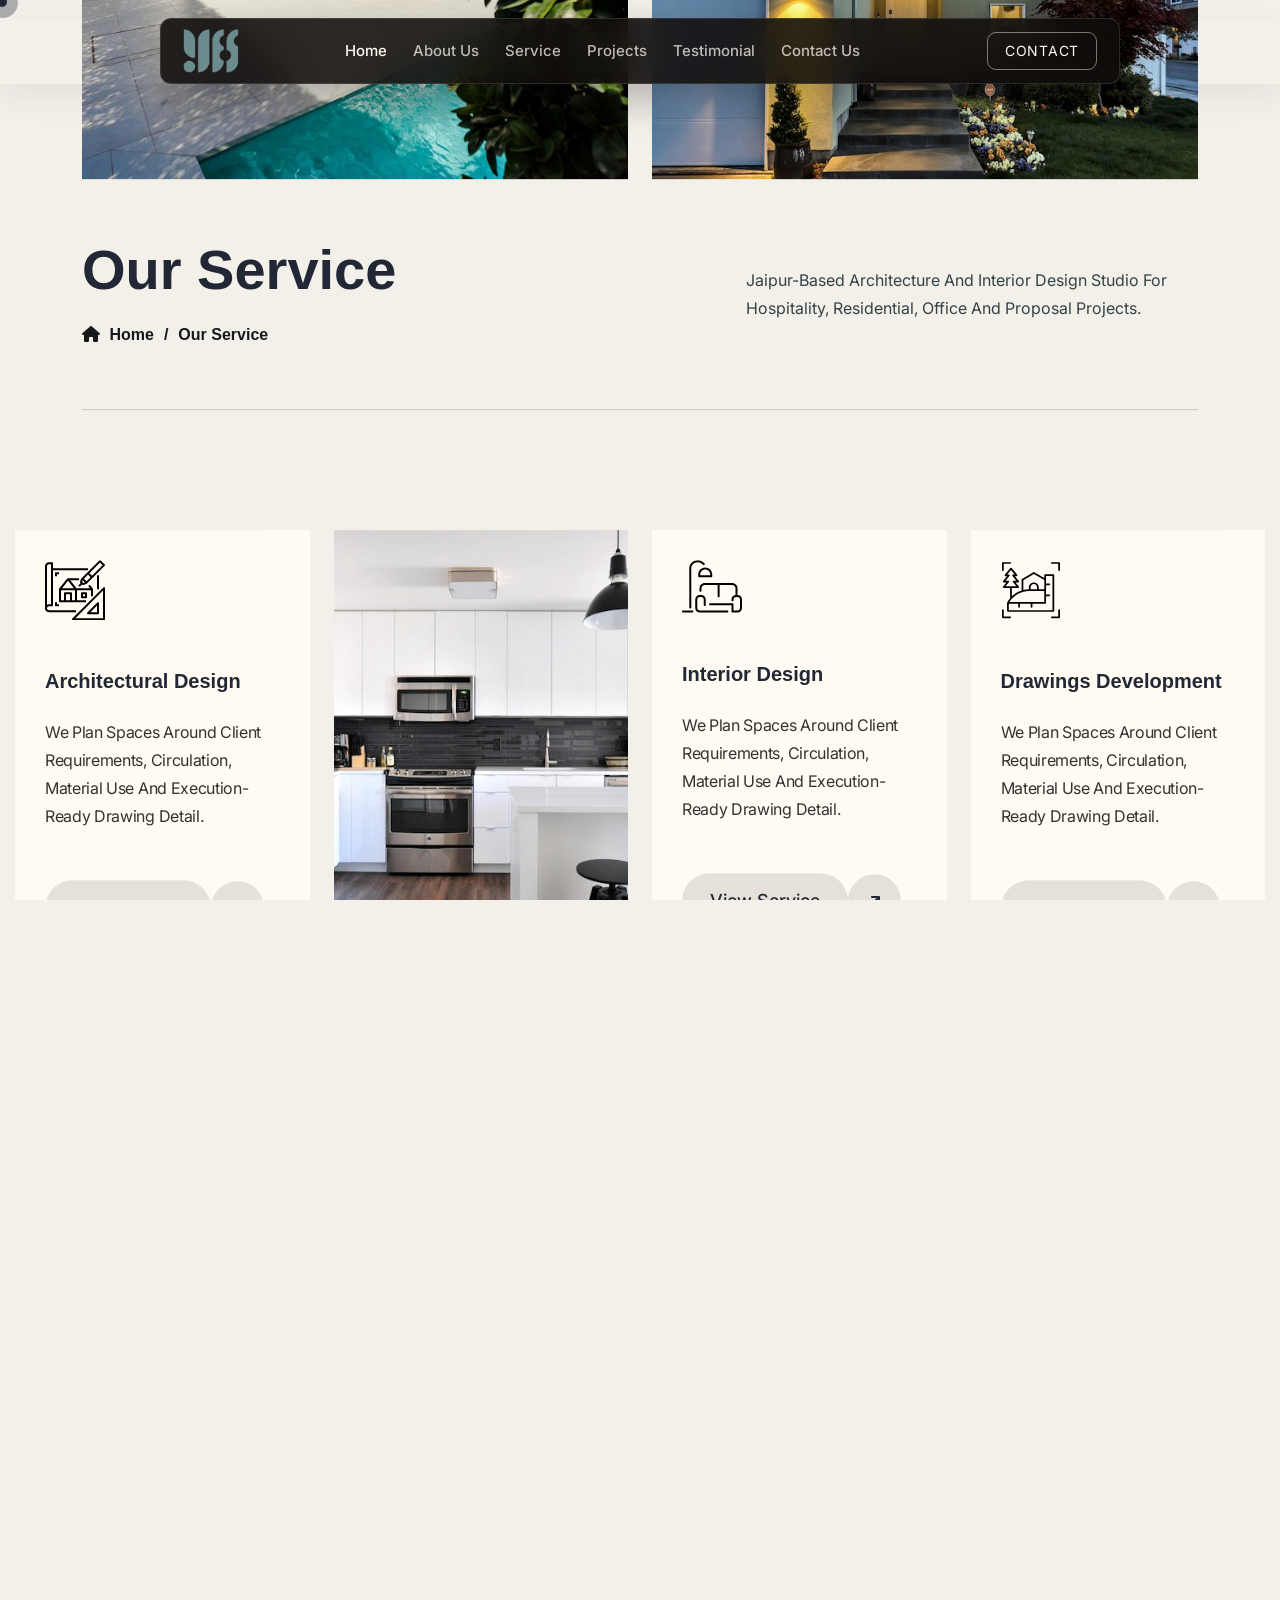
==== service.html @ ddf6940e "Prepare Yes Architect website for deployment" ====
<!DOCTYPE html>
<html lang="en">
    <!--<< Header Area >>-->
    <head>
        <!-- ========== Meta Tags ========== -->
        <meta charset="UTF-8">
        <meta http-equiv="X-UA-Compatible" content="IE=edge">
        <meta name="viewport" content="width=device-width, initial-scale=1">
        <meta name="author" content="Yes Architect and Interiors">
        <meta name="description" content="Yes Architect and Interiors - architecture, interior design, and drawing development studio in Jaipur.">
        <!-- ======== Page title ============ -->
        <title>Yes Architect and Interiors - Architecture &amp; Interior Design</title>
        <!--<< Favcion >>-->
        <link rel="shortcut icon" href="assets/img/favicon.svg">
        <!--<< Bootstrap min.css >>-->
        <link rel="stylesheet" href="assets/css/bootstrap.min.css">
        <!--<< All Min Css >>-->
        <link rel="stylesheet" href="assets/css/all.min.css">
        <!--<< Animate.css >>-->
        <link rel="stylesheet" href="assets/css/animate.css">
        <!--<< Magnific Popup.css >>-->
        <link rel="stylesheet" href="assets/css/magnific-popup.css">
        <!--<< MeanMenu.css >>-->
        <link rel="stylesheet" href="assets/css/meanmenu.css">
        <!--<< Swiper Bundle.css >>-->
        <link rel="stylesheet" href="assets/css/swiper-bundle.min.css">
        <!--<< Nice Select.css >>-->
        <link rel="stylesheet" href="assets/css/nice-select.css">
        <!--<< Main.css >>-->
        <link rel="stylesheet" href="assets/css/main.css">
    </head>
    <body>

        <!-- Preloader Area Start -->
        <div class="preloader is-loading">
            <div class="preloader-inner">
                <div class="preloader-ball-wrap">
                    <div class="preloader-ball-inner-wrap">
                        <div class="preloader-ball-inner">
                            <div class="preloader-ball"></div>
                        </div>
                        <div class="preloader-ball-shadow"></div>
                    </div>
                    <div id="weave-anim" class="preloader-text">Loading...</div>
                </div>
            </div>
            <div class="preloader-overlay"></div>
        </div>

        <!-- Back To Top Start -->
        <button id="back-top" class="back-to-top">
            <i class="fa-regular fa-arrow-up"></i>
        </button>

        <!-- GT MouseCursor Start -->
        <div class="mouseCursor cursor-outer"></div>
        <div class="mouseCursor cursor-inner"></div>

        <!-- Offcanvas Area Start -->
        <div class="fix-area">
            <div class="offcanvas__info">
                <div class="offcanvas__wrapper">
                    <div class="offcanvas__content">
                        <div class="offcanvas__top mb-5 d-flex justify-content-between align-items-center">
                            <div class="offcanvas__logo">
                                <a href="index.html">
                                    <img src="assets/img/logo/yes-logo-black.png" alt="logo-img">
                                </a>
                            </div>
                            <div class="offcanvas__close">
                                <button>
                                <i class="fas fa-times"></i>
                                </button>
                            </div>
                        </div>
                        <p class="text d-none d-xl-block">
                            Yes Architect and Interiors is a Jaipur-based studio for architecture design, interior design and drawing development.
                        </p>
                        <div class="mobile-menu fix mb-3"></div>
                        <div class="offcanvas__contact d-xl-block">
                            <h4 class="d-xl-block">Contact Info</h4>
                            <ul class="d-xl-block">
                                <li class="d-flex align-items-center">
                                    <div class="offcanvas__contact-icon">
                                        <i class="fal fa-map-marker-alt"></i>
                                    </div>
                                    <div class="offcanvas__contact-text">
                                        <a target="_blank" href="#">Rameshwaram Moti Aashirwad Building, Raja Park, Jaipur</a>
                                    </div>
                                </li>
                                <li class="d-flex align-items-center">
                                    <div class="offcanvas__contact-icon mr-15">
                                        <i class="fal fa-envelope"></i>
                                    </div>
                                    <div class="offcanvas__contact-text">
                                        <a href="mailto:yesarchint@gmail.com"><span>yesarchint@gmail.com</span></a>
                                    </div>
                                </li>
                                <li class="d-flex align-items-center">
                                    <div class="offcanvas__contact-icon mr-15">
                                        <i class="fal fa-clock"></i>
                                    </div>
                                    <div class="offcanvas__contact-text">
                                        <a target="_blank" href="#">Jaipur, Rajasthan</a>
                                    </div>
                                </li>
                                <li class="d-flex align-items-center">
                                    <div class="offcanvas__contact-icon mr-15">
                                        <i class="far fa-phone"></i>
                                    </div>
                                    <div class="offcanvas__contact-text">
                                        <a href="tel:+919828135409">+91 9828135409</a>
                                    </div>
                                </li>
                            </ul>
                            <div class="social-icon d-flex align-items-center">
                                <a href="#"><i class="fab fa-facebook-f"></i></a>
                                <a href="#"><i class="fab fa-twitter"></i></a>
                                <a href="#"><i class="fab fa-youtube"></i></a>
                                <a href="#"><i class="fab fa-linkedin-in"></i></a>
                            </div>
                        </div>
                    </div>
                </div>
            </div>
        </div>
        <div class="offcanvas__overlay"></div>

        <!-- Header Section Start -->
        <header id="header-sticky" class="header-1 header-hero-nav">
            <div class="container-fluid">
                <div class="mega-menu-wrapper">
                    <div class="header-main">
                        <div class="header-left">
                            <div class="logo">
                            <a href="index.html" class="header-logo">
                                <img src="assets/img/logo/yes-logo-black.png" alt="logo-img">
                            </a>
                            <a href="index.html" class="header-logo-2">
                                <img src="assets/img/logo/yes-logo-black.png" alt="logo-img">
                            </a>
                        </div>
                        </div>
                        <div class="mean__menu-wrapper">
                                <div class="main-menu">
                                    <nav id="mobile-menu">
                                        <ul>
                                            <li class="active"><a href="index.html">Home</a></li>
                                            <li><a href="about.html">About Us</a></li>
                                            <li><a href="service.html">Service</a></li>
                                            <li><a href="project.html">Projects</a></li>
                                            <li><a href="testimonial.html">Testimonial</a></li>
                                            <li><a href="contact.html">Contact Us</a></li>
                                        </ul>
                                    </nav>
                                </div>
                            </div> 
                          <div class="header-right d-flex justify-content-end align-items-center">
                            <div class="header-btn">
                                <span>
                                    <a href="tel:+919828135409">+91 9828135409</a>
                                </span>
                            <div class="header__hamburger d-xl-block my-auto">
                                <div class="sidebar__toggle">
                                    <i class="fas fa-bars"></i>
                                </div>
                              </div>
                            </div>
                        </div>
                    </div>
                </div>
            </div>
        </header>

        <div class="page-wrapper">
       
            <div id="smooth-wrapper">
                <div id="smooth-content">

                    <!-- Breadcrumb Section Start -->
                    <section class="breadcrumb-wrapper fix">
                        <div class="container">
                            <div class="row">
                                <div class="col-lg-6 col-md-6">
                                    <div class="breadcrumb-thumb">
                                        <img src="assets/img/inner-page/breadcrumb-2.jpg" alt="img">
                                    </div>
                                </div>
                                <div class="col-lg-6 col-md-6">
                                    <div class="breadcrumb-thumb style-2">
                                        <img src="assets/img/inner-page/breadcrumb-3.jpg" alt="img">
                                    </div>
                                </div>
                                <div class="col-xl-12">
                                    <div class="page-heading">
                                        <div class="content">
                                            <h1>our service</h1>
                                            <ul class="breadcrumb-items wow fadeInUp" data-wow-delay=".5s">
                                                <li>
                                                    <a href="index.html">
                                                        <i class="fa-solid fa-house"></i> Home
                                                    </a>
                                                </li>
                                                <li>
                                                    /
                                                </li>
                                                <li>
                                                   our service
                                                </li>
                                            </ul>
                                        </div>
                                        <p>
                                            Jaipur-based architecture and interior design studio for hospitality, residential, office and proposal projects.
                                        </p>
                                    </div>
                                </div>
                            </div>
                        </div>
                    </section>

                    <!-- Service Section Start -->
                   <section class="service-section-2 fix section-padding">
                        <div class="container">
                            <div class="section-title-area d-none">
                                <div class="content wow fadeInUp" data-wow-delay=".3s">
                                    <p>
                                        We provide architectural planning, interior design and drawing development for hospitality, residential and office projects.
                                    </p>
                                    <a href="service.html" class="theme-btn-2">
                                        <i class="icon-left fa-sharp fa-regular fa-arrow-up-right"></i>
                                        <span class="btn-title">View All Service</span>
                                        <i class="icon-right fa-sharp fa-regular fa-arrow-up-right"></i>
                                    </a>
                                </div>
                                <div class="section-title">
                                    <span class="sub-title tz-sub-tilte tz-sub-anim tx-subTitle">Our Services</span>
                                    <h2 class="tx-title sec_title  tz-itm-title tz-itm-anim">
                                        Architecture, Interior <br> And Drawing Services
                                    </h2>
                                </div>
                            </div>
                        </div>
                        <div class="row g-4">
                            <div class="col-xl-3 col-lg-4 col-md-6 wow fadeInUp" data-wow-delay=".2s">
                                <div class="service-card-items-2">
                                    <div class="icon">
                                        <img src="assets/img/home-2/service-icon1.svg" alt="img">
                                    </div>
                                    <div class="content">
                                        <h3 class="title">
                                            <a href="service.html">Architectural Design</a>
                                        </h3>
                                        <p>
                                            We plan spaces around client requirements, circulation, material use and execution-ready drawing detail.
                                        </p>
                                        <a class="gt-theme-btn-main bg-2" href="service.html">
                                            <span class="gt-theme-btn-arrow-left"> <i class="fa-solid fa-arrow-up-right"></i> </span>
                                            <span class="gt-theme-btn">view service</span>
                                            <span class="gt-theme-btn-arrow-right"> <i class="fa-solid fa-arrow-up-right"></i> </span>
                                        </a>
                                    </div>
                                </div>
                            </div>
                            <div class="col-xl-3 col-lg-4 col-md-6 wow fadeInUp" data-wow-delay=".4s">
                               <div class="service-card-image-2">
                                <img src="assets/img/home-2/service-image.jpg" alt="img">
                               </div>
                            </div>
                            <div class="col-xl-3 col-lg-4 col-md-6 wow fadeInUp" data-wow-delay=".6s">
                                <div class="service-card-items-2">
                                    <div class="icon">
                                        <img src="assets/img/home-2/service-icon2.svg" alt="img">
                                    </div>
                                    <div class="content">
                                        <h3 class="title">
                                            <a href="service.html">Interior Design</a>
                                        </h3>
                                        <p>
                                            We plan spaces around client requirements, circulation, material use and execution-ready drawing detail.
                                        </p>
                                        <a class="gt-theme-btn-main bg-2" href="service.html">
                                            <span class="gt-theme-btn-arrow-left"> <i class="fa-solid fa-arrow-up-right"></i> </span>
                                            <span class="gt-theme-btn">view service</span>
                                            <span class="gt-theme-btn-arrow-right"> <i class="fa-solid fa-arrow-up-right"></i> </span>
                                        </a>
                                    </div>
                                </div>
                            </div>
                            <div class="col-xl-3 col-lg-4 col-md-6 wow fadeInUp" data-wow-delay=".8s">
                                <div class="service-card-items-2">
                                    <div class="icon">
                                        <img src="assets/img/home-2/service-icon3.svg" alt="img">
                                    </div>
                                    <div class="content">
                                        <h3 class="title">
                                            <a href="service.html">Drawings Development</a>
                                        </h3>
                                        <p>
                                            We plan spaces around client requirements, circulation, material use and execution-ready drawing detail.
                                        </p>
                                        <a class="gt-theme-btn-main bg-2" href="service.html">
                                            <span class="gt-theme-btn-arrow-left"> <i class="fa-solid fa-arrow-up-right"></i> </span>
                                            <span class="gt-theme-btn">view service</span>
                                            <span class="gt-theme-btn-arrow-right"> <i class="fa-solid fa-arrow-up-right"></i> </span>
                                        </a>
                                    </div>
                                </div>
                            </div>
                            <div class="col-xl-3 col-lg-4 col-md-6 wow fadeInUp" data-wow-delay=".2s">
                                <div class="service-card-items-2">
                                    <div class="icon">
                                        <img src="assets/img/home-2/service-icon4.svg" alt="img">
                                    </div>
                                    <div class="content">
                                        <h3 class="title">
                                            <a href="service.html">Hospitality Design</a>
                                        </h3>
                                        <p>
                                            We plan spaces around client requirements, circulation, material use and execution-ready drawing detail.
                                        </p>
                                        <a class="gt-theme-btn-main bg-2" href="service.html">
                                            <span class="gt-theme-btn-arrow-left"> <i class="fa-solid fa-arrow-up-right"></i> </span>
                                            <span class="gt-theme-btn">view service</span>
                                            <span class="gt-theme-btn-arrow-right"> <i class="fa-solid fa-arrow-up-right"></i> </span>
                                        </a>
                                    </div>
                                </div>
                            </div>
                            <div class="col-xl-3 col-lg-4 col-md-6 wow fadeInUp" data-wow-delay=".4s">
                                <div class="service-card-items-2">
                                    <div class="icon">
                                        <img src="assets/img/home-2/service-icon5.svg" alt="img">
                                    </div>
                                    <div class="content">
                                        <h3 class="title">
                                            <a href="service.html">Urban Flow, circulation and zoning</a>
                                        </h3>
                                        <p>
                                            We plan spaces around client requirements, circulation, material use and execution-ready drawing detail.
                                        </p>
                                        <a class="gt-theme-btn-main bg-2" href="service.html">
                                            <span class="gt-theme-btn-arrow-left"> <i class="fa-solid fa-arrow-up-right"></i> </span>
                                            <span class="gt-theme-btn">view service</span>
                                            <span class="gt-theme-btn-arrow-right"> <i class="fa-solid fa-arrow-up-right"></i> </span>
                                        </a>
                                    </div>
                                </div>
                            </div>
                            <div class="col-xl-3 col-lg-4 col-md-6 wow fadeInUp" data-wow-delay=".6s">
                               <div class="service-card-image-2">
                                <img src="assets/img/home-2/service-image2.jpg" alt="img">
                               </div>
                            </div>
                            <div class="col-xl-3 col-lg-4 col-md-6 wow fadeInUp" data-wow-delay=".8s">
                                <div class="service-card-items-2">
                                    <div class="icon">
                                        <img src="assets/img/home-2/service-icon6.svg" alt="img">
                                    </div>
                                    <div class="content">
                                        <h3 class="title">
                                            <a href="service.html">Tender Documentation</a>
                                        </h3>
                                        <p>
                                            We plan spaces around client requirements, circulation, material use and execution-ready drawing detail.
                                        </p>
                                        <a class="gt-theme-btn-main bg-2" href="service.html">
                                            <span class="gt-theme-btn-arrow-left"> <i class="fa-solid fa-arrow-up-right"></i> </span>
                                            <span class="gt-theme-btn">view service</span>
                                            <span class="gt-theme-btn-arrow-right"> <i class="fa-solid fa-arrow-up-right"></i> </span>
                                        </a>
                                    </div>
                                </div>
                            </div>
                        </div>
                   </section>

                   <!-- Mission Section Start -->
                   <section class="mission-section fix section-padding section-bg-3">
                        <div class="container">
                            <div class="row g-4">
                                <div class="col-lg-4 col-lg-4 d-flex flex-column">
                                     <div class="section-title mb-0">
                                        <span class="sub-title tz-sub-tilte tz-sub-anim tx-subTitle mb-0">Our Mission & Vision</span>
                                    </div>
                                    <div class="mission-image mt-auto">
                                        <img src="assets/img/home-1/mission.jpg" alt="img">
                                    </div>
                                </div>
                                <div class="col-lg-8">
                                    <div class="mission-items">
                                        <div class="section-title mb-0">
                                            <h2 class="text_invert-2">
                                            To create clear, practical and well-documented spaces through architecture design, interior design and drawing development.
                                            </h2>
                                        </div>
                                        <ul class="accordion-box">
                                            <!--Block-->
                                            <li class="accordion block">
                                                <div class="acc-btn">
                                                   Requirement Understanding
                                                    <div class="icon fa-regular fa-plus"></div>
                                                </div>
                                                <div class="acc-content current" style="display: none;">
                                                    <div class="content">
                                                        <div class="text">
                                                           We keep client needs, budget, circulation and execution constraints at the center of every design decision.
                                                        </div>
                                                    </div>
                                                </div>
                                            </li>
                                            <!--Block-->
                                            <li class="accordion block">
                                                <div class="acc-btn">
                                                    Planning & Circulation
                                                    <div class="icon fa-regular fa-plus"></div>
                                                </div>
                                                <div class="acc-content" style="display: none;">
                                                    <div class="content">
                                                        <div class="text">
                                                            We keep client needs, budget, circulation and execution constraints at the center of every design decision.
                                                        </div>
                                                    </div>
                                                </div>
                                            </li>
                                             <!--Block-->
                                            <li class="accordion block active-block">
                                                <div class="acc-btn active">
                                                   Material & Service Coordination
                                                    <div class="icon fa-regular fa-plus"></div>
                                                </div>
                                                <div class="acc-content" style="display: block;">
                                                    <div class="content">
                                                        <div class="text">
                                                           We keep client needs, budget, circulation and execution constraints at the center of every design decision.
                                                        </div>
                                                    </div>
                                                </div>
                                            </li>
                                             <!--Block-->
                                            <li class="accordion block">
                                                <div class="acc-btn">
                                                   Detailed Documentation
                                                    <div class="icon fa-regular fa-plus"></div>
                                                </div>
                                                <div class="acc-content">
                                                    <div class="content">
                                                        <div class="text">
                                                            We keep client needs, budget, circulation and execution constraints at the center of every design decision.
                                                        </div>
                                                    </div>
                                                </div>
                                            </li>
                                        </ul>
                                    </div>
                                </div>
                            </div>
                        </div>
                   </section>

                   <!-- Footer Section Start -->
                   <footer class="footer-section-2 section-padding pb-0 footer-bg-2  fix">
                    <div class="container">
                            <a href="index.html" class="footer-logo wow fadeInUp" data-wow-delay=".3s">
                                <img src="assets/img/logo/yes-logo-white.png" alt="img">
                            </a>
                        </div>
                        <div class="footer-widget-wrapper-2 wrapper-style-3">
                            <div class="container">
                                <div class="footer-widget-wrap">
                                    <div class="footer-widget-items wow fadeInUp" data-wow-delay=".3s">
                                        <div class="widget-head">
                                            <span>Quick Links</span>
                                        </div>
                                        <ul>
                                            <li>
                                                <a href="index.html">Home</a>
                                            </li>
                                            <li>
                                                <a href="about.html">About</a>
                                            </li>
                                            <li>
                                                <a href="service.html">Service</a>
                                            </li>
                                            <li>
                                                <a href="project.html">Projects</a>
                                            </li>
                                            <li>
                                                <a href="contact.html">Contact</a>
                                            </li>
                                        </ul>
                                    </div>
                                    <div class="footer-widget-items wow fadeInUp" data-wow-delay=".5s">
                                        <div class="widget-head">
                                            <span>Social Media</span>
                                        </div>
                                        <ul>
                            <li>
                                                <a href="https://www.facebook.com/profile.php?id=61589572240669" target="_blank" rel="noopener noreferrer">Facebook</a>
                                            </li>
                                            <li>
                                                <a href="https://www.instagram.com/yes.architecture.interiors?igsi=MXAwajQydWZ4ZjByMw==" target="_blank" rel="noopener noreferrer">Instagram</a>
                                            </li>
                                            <li>
                                                <a href="https://www.linkedin.com/in/yashpal-singh-katihar-31b791306/" target="_blank" rel="noopener noreferrer">LinkedIn</a>
                                            </li>
                                        </ul>
                                    </div>
                                    <div class="footer-widget-items wow fadeInUp" data-wow-delay=".7s">
                                        <div class="widget-head">
                                            <span>Contact Address</span>
                                        </div>
                                        <ul class="style-2">
                                            <li class="text-white">
                                                Rameshwaram Moti Aashirwad Building,<br> Raja Park, Jaipur - 302004
                                            </li>
                                            <li>
                                                <a href="tel:+919828135409">+91 9828135409</a>
                                            </li>
                                            <li>
                                                <a href="mailto:yesarchint@gmail.com">yesarchint@gmail.com</a>
                                            </li>
                                        </ul>
                                    </div>
                                </div>
                            </div>
                        </div>
                        <div class="footer-bottom-2">
                            <div class="container">
                                <p class="wow fadeInUp">
                                   &copy; 2026 Yes Architect and Interiors. All rights reserved.
                                </p>
                            </div>
                        </div>
                   </footer>

                </div>
            </div>
        </div>

    
        <!--<< All JS Plugins >>-->
        <script src="assets/js/jquery-3.7.1.min.js"></script>
        <!--<< Viewport Js >>-->
        <script src="assets/js/viewport.jquery.js"></script>
        <!--<< Bootstrap Js >>-->
        <script src="assets/js/bootstrap.bundle.min.js"></script>
        <!--<< Gsap Min Js >>-->
        <script src="assets/js/gsap.min.js"></script>
        <!--<< ScrollTrigger Min Js >>-->
        <script src="assets/js/ScrollTrigger.min.js"></script>
        <!--<< ScrollSmoother Min Js >>-->
        <script src="assets/js/ScrollSmoother.min.js"></script>
        <!--<< ScrollToPlugin Min Js >>-->
        <script src="assets/js/ScrollToPlugin.min.js"></script>
        <!--<< SplitText Min Js >>-->
        <script src="assets/js/SplitText.min.js"></script>
        <!--<< TextPlugin Min Js >>-->
        <script src="assets/js/TextPlugin.js"></script>
         <!--<< Chroma Min Js >>-->
        <script src="assets/js/chroma.min.js"></script>
        <!--<< nice-selec Js >>-->
        <script src="assets/js/jquery.nice-select.min.js"></script>
        <!--<< Waypoints Js >>-->
        <script src="assets/js/jquery.waypoints.js"></script>
        <!--<< Counterup Js >>-->
        <script src="assets/js/jquery.counterup.min.js"></script>
        <!--<< Swiper Slider Js >>-->
        <script src="assets/js/swiper-bundle.min.js"></script>
        <!--<< MeanMenu Js >>-->
        <script src="assets/js/jquery.meanmenu.min.js"></script>
        <!--<< Parallaxie Js >>-->
        <script src="assets/js/parallaxie.js"></script>
        <!--<< Magnific Popup Js >>-->
        <script src="assets/js/jquery.magnific-popup.min.js"></script>
        <!--<< Wow Animation Js >>-->
        <script src="assets/js/wow.min.js"></script>
        <!--<< Main.js >>-->
        <script src="assets/js/main.js"></script>
    </body>
</html>
---- assets/css/main.css ----
@charset "UTF-8";
/*======================================================================================
Theme Name: Archline
Author: Gramentheme
Author URI: https://themeforest.net/user/Gramentheme/portfolio
Description: Archline – Modern Architecture & Interior Design HTML Template
Service Html Template 
Version: 1.0.0
=======================================================================================*/
/*======================================================================================
  >> TABLE OF CONTENTS <<
========================================================================================
01. Mixins & Variables
02. Base
03. Components
04. Layouts
05. Sections
======================================================================================*/
/*---------------------------------------
01. Mixins & Variables
---------------------------------------*/
@import url("https://fonts.cdnfonts.com/css/satoshi");
@import url("https://fonts.googleapis.com/css2?family=Inter:ital,opsz,wght@0,14..32,100..900;1,14..32,100..900&display=swap");
:root {
  --body: #f3f0ea;
  --black: #16191c;
  --white: #fffaf2;
  --theme: #71999c;
  --header: #222735;
  --text: #344245;
  --border: #d9d7ce;
  --bg: #2d3244;
  --brand-paper: #f3f0ea;
  --brand-teal: #71999c;
  --brand-teal-dark: #557d80;
  --brand-slate: #2d3244;
  --brand-wine: #21161d;
  --brand-earth: #463c2b;
  --box-shadow: 0px 18px 48px 0px rgba(32, 39, 48, 0.14);
}

/*---------------------------------------
02. Base
---------------------------------------*/
/* --------------------------------------------
    Template Default Fonts & Fonts Styles
 ---------------------------------------------- */
body {
  font-family: "Inter", sans-serif;
  font-size: 16px;
  font-weight: 400;
  line-height: 28px;
  color: var(--text);
  background-color: var(--body);
  padding: 0;
  margin: 0;
  overflow-x: hidden;
}
@media (max-width: 575px) {
  body {
    font-size: 14px;
  }
}

ul {
  padding: 0;
  margin: 0;
  list-style: none;
}

button {
  border: none;
  background-color: transparent;
  padding: 0;
}

input:focus {
  color: var(--white);
  outline: none;
}

input {
  color: var(--white);
}

h1,
h2,
h3,
h4,
h5,
h6 {
  font-family: "Satoshi", sans-serif;
  margin: 0px;
  padding: 0;
  color: var(--header);
  transition: all 0.4s ease-in-out;
}

h1 {
  font-size: 158px;
  font-weight: 700;
  line-height: 100%;
}

h2 {
  font-size: 56px;
  font-weight: 500;
  line-height: 111%;
  letter-spacing: -0.02em;
}
@media (max-width: 1399px) {
  h2 {
    font-size: 44px;
  }
}
@media (max-width: 1199px) {
  h2 {
    font-size: 40px;
  }
}
@media (max-width: 991px) {
  h2 {
    font-size: 36px;
  }
}
@media (max-width: 767px) {
  h2 {
    font-size: 40px;
  }
}

@media (max-width: 575px) {
  h2 {
    font-size: 36px;
  }
}
@media (max-width: 470px) {
  h2 {
    font-size: 32px;
  }
}

h3 {
  font-size: 24px;
  font-weight: 400;
  line-height: 112%;
  text-transform: capitalize;
}
@media (max-width: 575px) {
  h3 {
    font-size: 22px;
  }
}

h4 {
  font-size: 18px;
  font-weight: 400;
  text-transform: capitalize;
}

h5 {
  font-size: 18px;
  font-weight: 700;
  text-transform: capitalize;
}

h6 {
  font-size: 16px;
  font-weight: 700;
}

a {
  text-decoration: none;
  outline: none !important;
  cursor: pointer;
  color: var(--header);
  transition: all 0.4s ease-in-out;
}

p {
  margin: 0px;
  transition: all 0.4s ease-in-out;
  text-transform: capitalize;
}

span {
  margin: 0px;
}

.theme-btn {
  gap: 6px;
  display: inline-flex;
  font-size: 18px;
  font-weight: 500;
  line-height: 16px;
  padding: 0 28px;
  background-color: var(--theme);
  color: var(--white);
  align-items: center;
  border-radius: 100px;
  justify-content: center;
  transition: background 0.3s ease;
  cursor: pointer;
  font-family: "Inter", sans-serif;
  height: 58px;
  line-height: 58px;
}
.theme-btn .text {
  z-index: 1;
  position: relative;
  display: inline-flex;
  transition: all 0.2s;
}
.theme-btn .text span {
  opacity: 1;
  min-width: 4px;
  transition: none;
  font-weight: 500;
  display: inline-block;
  letter-spacing: -0.8px;
  transform: translateX(0) scale(1);
}
.theme-btn:hover .text span {
  opacity: 0;
  transition: none;
  transform: translateX(-10px) scale(1.2);
}
.theme-btn:hover .text span.animate {
  opacity: 1;
  transform: translateX(0) scale(1);
  transition: opacity 0.2s ease, transform 0.2s ease, color 0.2s ease;
}

.theme-btn-2 {
  position: relative;
  overflow: hidden;
  text-transform: capitalize;
  -webkit-transition: all 300ms ease;
  transition: all 300ms ease;
  display: -webkit-inline-box;
  display: -ms-inline-flexbox;
  display: inline-flex;
  -webkit-box-align: center;
  -ms-flex-align: center;
  align-items: center;
  gap: 10px;
}
.theme-btn-2 .icon-left {
  height: 30px;
  width: 30px;
  border-radius: 50%;
  background: var(--theme);
  color: var(--white);
  display: -webkit-inline-box;
  display: -ms-inline-flexbox;
  display: inline-flex;
  -webkit-box-align: center;
  -ms-flex-align: center;
  align-items: center;
  -webkit-box-pack: center;
  -ms-flex-pack: center;
  justify-content: center;
  -ms-flex-negative: 0;
  flex-shrink: 0;
  -webkit-transition: all 300ms ease;
  transition: all 300ms ease;
}
.theme-btn-2 .icon-right {
  height: 30px;
  width: 30px;
  border-radius: 50%;
  background: var(--theme);
  color: var(--white);
  display: -webkit-inline-box;
  display: -ms-inline-flexbox;
  display: inline-flex;
  -webkit-box-align: center;
  -ms-flex-align: center;
  align-items: center;
  -webkit-box-pack: center;
  -ms-flex-pack: center;
  justify-content: center;
  -ms-flex-negative: 0;
  flex-shrink: 0;
  -webkit-transition: all 300ms ease;
  transition: all 300ms ease;
}
.theme-btn-2 .icon-left {
  -webkit-transform: scale(0);
  transform: scale(0);
  width: 0;
  opacity: 0;
  margin-left: -8px;
}
.theme-btn-2 .btn-title {
  transform: translateX(0px);
  -webkit-transition: all 300ms ease;
  transition: all 300ms ease;
  font-size: 18px;
  font-weight: 500;
  letter-spacing: -0.02em;
  font-family: "Satoshi", sans-serif;
  font-style: italic;
  text-transform: capitalize;
}
.theme-btn-2:hover .icon-left {
  -webkit-transform: scale(1);
  transform: scale(1);
  width: 30px;
  opacity: 1;
  margin-left: 0;
}
.theme-btn-2:hover .btn-title {
  -webkit-transform: translateX(5px);
  transform: translateX(5px);
}
.theme-btn-2:hover .icon-right {
  -webkit-transform: scale(0);
  transform: scale(0);
  width: 0;
  opacity: 0;
}

@keyframes slideRight {
  49% {
    -webkit-transform: translateX(100%);
    transform: translateX(100%);
  }
  50% {
    opacity: 0;
    -webkit-transform: translateX(-100%);
    transform: translateX(-100%);
  }
  51% {
    opacity: 1;
  }
}
@keyframes slideUp {
  49% {
    -webkit-transform: translateY(-100%);
    transform: translateY(-100%);
  }
  50% {
    opacity: 0;
    -webkit-transform: translateY(100%);
    transform: translateY(100%);
  }
  51% {
    opacity: 1;
  }
}
.text-btn {
  display: inline-flex;
  align-items: center;
  gap: 8px;
  font-size: 24px;
  font-weight: 500;
  font-family: "Satoshi", sans-serif;
  color: var(--header);
  overflow: hidden;
  text-transform: capitalize;
  letter-spacing: -0.02em;
  font-style: italic;
  text-decoration: underline;
}
.text-btn .text {
  position: relative;
  display: inline-block;
  height: 28px;
  overflow: hidden;
}
.text-btn .text-default,
.text-btn .text-hover {
  display: block;
  transition: transform 0.4s ease;
}
.text-btn .text-hover {
  position: absolute;
  left: 0;
  top: 100%;
  color: var(--theme);
  font-family: "Satoshi", sans-serif;
  color: var(--header);
  overflow: hidden;
  text-transform: capitalize;
  letter-spacing: -0.02em;
  font-style: italic;
  text-decoration: underline;
}
.text-btn:hover .text-default {
  transform: translateY(-120%);
}
.text-btn:hover .text-hover {
  transform: translateY(-120%);
}
.text-btn i {
  transition: transform 0.4s ease;
}

.gt-theme-btn-main {
  display: inline-flex;
  align-items: center;
  gap: 0;
  position: relative;
  transition: all 0.4s ease;
  text-transform: capitalize;
}
.gt-theme-btn-main:hover .gt-theme-btn-arrow-left {
  scale: 1;
}
.gt-theme-btn-main:hover .gt-theme-btn-arrow-right {
  scale: 0;
}
.gt-theme-btn-main:hover .gt-theme-btn {
  transform: translateX(56px);
}
.gt-theme-btn-main .gt-theme-btn-arrow-left,
.gt-theme-btn-main .gt-theme-btn-arrow-right {
  width: 53px;
  height: 53px;
  display: inline-flex;
  align-items: center;
  justify-content: center;
  background: var(--theme);
  color: var(--white);
  border-radius: 50%;
  transition: 0.4s;
  text-align: center;
}
@media (max-width: 575px) {
  .gt-theme-btn-main .gt-theme-btn-arrow-left,
  .gt-theme-btn-main .gt-theme-btn-arrow-right {
    width: 48px;
    height: 48px;
  }
}
.gt-theme-btn-main .gt-theme-btn-arrow-left {
  scale: 0;
  position: absolute;
  left: 3px;
}
.gt-theme-btn-main .gt-theme-btn {
  background: var(--theme);
  color: var(--white);
  font-weight: 500;
  font-size: 18px;
  padding: 14px 28px;
  display: inline-flex;
  font-family: "Inter", sans-serif;
  align-items: center;
  gap: 30px;
  border-radius: 40px;
  transition: 0.4s;
}
@media (max-width: 575px) {
  .gt-theme-btn-main .gt-theme-btn {
    font-size: 14px;
    padding: 10px 25px;
  }
}
.gt-theme-btn-main:hover .gt-theme-btn {
  background-color: var(--header);
}
.gt-theme-btn-main:hover .gt-theme-btn-arrow-left,
.gt-theme-btn-main:hover .gt-theme-btn-arrow-right {
  background-color: var(--header);
}
.gt-theme-btn-main.bg-white-style .gt-theme-btn-arrow-left,
.gt-theme-btn-main.bg-white-style .gt-theme-btn-arrow-right {
  background: white;
  color: var(--header);
}
.gt-theme-btn-main.bg-white-style .gt-theme-btn {
  background: white;
  color: var(--header);
}
.gt-theme-btn-main.bg-2 .gt-theme-btn-arrow-left,
.gt-theme-btn-main.bg-2 .gt-theme-btn-arrow-right {
  background: rgba(0, 0, 0, 0.1);
  color: var(--header);
}
.gt-theme-btn-main.bg-2 .gt-theme-btn {
  background: rgba(0, 0, 0, 0.1);
  color: var(--header);
}

/*---------------------------------------
03. Components
---------------------------------------*/
.mean-container a.meanmenu-reveal {
  display: none;
}

.mean-container .mean-nav {
  background: none;
  margin-top: 0;
}

.mean-container .mean-bar {
  padding: 0;
  min-height: auto;
  background: none;
  background: none;
}

.mean-container .mean-nav > ul {
  padding: 0;
  margin: 0;
  width: 100%;
  list-style-type: none;
  display: block !important;
}

.mean-container a.meanmenu-reveal {
  display: none !important;
}

.mean-container .mean-nav ul li a {
  width: 100%;
  padding: 10px 0;
  color: #000;
  font-size: 16px;
  line-height: 2;
  font-weight: 500;
  text-transform: capitalize;
  border-bottom: 1px solid rgba(193, 210, 206, 0.0705882353) !important;
  border: none;
  font-family: "Inter", sans-serif;
}
.mean-container .mean-nav ul li a:hover {
  color: var(--theme);
}

.mean-container .mean-nav ul li a:last-child {
  border-bottom: 0;
}

.mean-container .mean-nav ul li a:hover {
  color: var(--theme);
}

.mean-container .mean-nav ul li a.mean-expand {
  margin-top: 5px;
  padding: 0 !important;
}

.mean-container .mean-nav ul li > a > i {
  display: none;
}

.mean-container .mean-nav ul li > a.mean-expand i {
  display: inline-block;
  font-size: 18px;
}

.mean-container .mean-nav > ul > li:first-child > a {
  border-top: 0;
}

.mean-container .mean-nav ul li a.mean-expand.mean-clicked i {
  transition: all 0.4s ease-in-out;
}

.mean-container .mean-nav ul li .mega-menu li a {
  height: 200px;
  width: 100%;
  padding: 0;
  border-top: 0;
  margin-bottom: 20px;
}

.back-to-top {
  background-color: var(--white);
  width: 50px;
  height: 50px;
  line-height: 50px;
  color: var(--header);
  font-size: 18px;
  position: fixed;
  display: inline-block;
  z-index: 999;
  right: 30px;
  bottom: 30px;
  transition: all 0.4s ease-in-out;
  opacity: 0;
  visibility: hidden;
  transform: translateY(20px);
}
.back-to-top:hover {
  background-color: var(--white);
  color: var(--header);
}
.back-to-top.show {
  opacity: 1;
  visibility: visible;
  transform: translate(0);
}

.cursor-outer {
  margin-inline-start: -12px;
  margin-top: -12px;
  width: 30px;
  height: 30px;
  border: 1px solid var(--header);
  background-color: var(--header);
  box-sizing: border-box;
  z-index: 10000000;
  opacity: 0.34;
  transition: all 0.4s ease-out 0s;
}

.cursor-outer.cursor-hover {
  opacity: 0.14;
}

.cursor-outer.cursor-big {
  opacity: 0;
}

.mouseCursor {
  position: fixed;
  top: 0;
  inset-inline-start: 0;
  inset-inline-end: 0;
  bottom: 0;
  pointer-events: none;
  border-radius: 50%;
  transform: translateZ(0);
  visibility: hidden;
  text-align: center;
}

.mouseCursor.cursor-big {
  width: 20px;
  height: 20px;
  margin-inline-start: -12px;
  margin-top: -12px;
}

.cursor-inner {
  margin-inline-start: -3px;
  margin-top: -3px;
  width: 10px;
  height: 10px;
  z-index: 10000001;
  background-color: var(--header);
  opacity: 1;
  transition: all 0.24s ease-out 0s;
}

.cursor-inner span {
  color: var(--white);
  line-height: 60px;
  opacity: 0;
  text-transform: uppercase;
  letter-spacing: 1px;
  font-size: 12px;
}

.cursor-inner.cursor-big span {
  opacity: 1;
}

.cursor-inner.cursor-hover {
  margin-inline-start: -10px;
  margin-top: -10px;
  width: 30px;
  height: 30px;
  background-color: var(--header);
  border: 1px solid #686363;
  opacity: 0;
}

.search-popup {
  position: fixed;
  width: 100%;
  height: 100%;
  top: 0;
  left: 0;
  z-index: -2;
  -webkit-transition: all 1s ease;
  -khtml-transition: all 1s ease;
  -moz-transition: all 1s ease;
  -ms-transition: all 1s ease;
  -o-transition: all 1s ease;
  transition: all 1s ease;
}

.search-popup__overlay {
  position: fixed;
  width: 224vw;
  height: 224vw;
  top: calc(90px - 112vw);
  right: calc(50% - 112vw);
  z-index: 3;
  display: block;
  -webkit-border-radius: 50%;
  -khtml-border-radius: 50%;
  -moz-border-radius: 50%;
  -ms-border-radius: 50%;
  -o-border-radius: 50%;
  border-radius: 50%;
  -webkit-transform: scale(0);
  -khtml-transform: scale(0);
  -moz-transform: scale(0);
  -ms-transform: scale(0);
  -o-transform: scale(0);
  transform: scale(0);
  -webkit-transform-origin: center;
  transform-origin: center;
  -webkit-transition: transform 0.8s ease-in-out;
  -khtml-transition: transform 0.8s ease-in-out;
  -moz-transition: transform 0.8s ease-in-out;
  -ms-transition: transform 0.8s ease-in-out;
  -o-transition: transform 0.8s ease-in-out;
  transition: transform 0.8s ease-in-out;
  transition-delay: 0s;
  transition-delay: 0.3s;
  -webkit-transition-delay: 0.3s;
  background-color: #000000;
  opacity: 0.7;
  cursor: url(../../assets/img/close.png), auto;
}

@media (max-width: 767px) {
  .search-popup__overlay {
    position: absolute;
    top: 0;
    left: 0;
    right: 0;
    bottom: 0;
    transform: none;
    width: 100%;
    height: 100%;
    border-radius: 0;
    transform: translateY(-110%);
  }
}
.search-popup__content {
  position: fixed;
  width: 0;
  max-width: 560px;
  padding: 30px 15px;
  left: 50%;
  top: 50%;
  opacity: 0;
  z-index: 3;
  -webkit-transform: translate(-50%, -50%);
  -khtml-transform: translate(-50%, -50%);
  -moz-transform: translate(-50%, -50%);
  -ms-transform: translate(-50%, -50%);
  -o-transform: translate(-50%, -50%);
  transform: translate(-50%, -50%);
  -webkit-transition: opacity 0.5s 0s, width 0.8s 0.8s cubic-bezier(0.225, 0.01, 0.475, 1.01), transform 0.2s 0s;
  -khtml-transition: opacity 0.5s 0s, width 0.8s 0.8s cubic-bezier(0.225, 0.01, 0.475, 1.01), transform 0.2s 0s;
  -moz-transition: opacity 0.5s 0s, width 0.8s 0.8s cubic-bezier(0.225, 0.01, 0.475, 1.01), transform 0.2s 0s;
  -ms-transition: opacity 0.5s 0s, width 0.8s 0.8s cubic-bezier(0.225, 0.01, 0.475, 1.01), transform 0.2s 0s;
  -o-transition: opacity 0.5s 0s, width 0.8s 0.8s cubic-bezier(0.225, 0.01, 0.475, 1.01), transform 0.2s 0s;
  transition: opacity 0.5s 0s, width 0.8s 0.8s cubic-bezier(0.225, 0.01, 0.475, 1.01), transform 0.2s 0s;
  transition-delay: 0s, 0.8s, 0s;
  transition-delay: 0s, 0.4s, 0s;
  transition-delay: 0.2s;
  -webkit-transition-delay: 0.2s;
}

.search-popup__form {
  position: relative;
}

.search-popup__form input[type=search],
.search-popup__form input[type=text] {
  width: 100%;
  height: 66px;
  border: none;
  outline: none;
  padding-left: 20px;
  background-color: var(--white);
  font-size: 16px;
  font-weight: 400;
  color: var(--text);
  transition: all 500ms ease;
  border-radius: 4px;
  padding-right: 80px;
}

.search-popup__form input[type=search]:focus,
.search-popup__form input[type=text]:focus {
  color: var(--header);
}

.search-popup__form .search-btn {
  padding: 0;
  width: 66px;
  height: 66px;
  display: flex;
  justify-content: center;
  align-items: center;
  position: absolute;
  top: 0;
  right: -1px;
  border-radius: 4px;
  font-size: 20px;
  color: var(--header);
  background-color: var(--theme);
  transition: all 0.4s ease-in-out;
}
.search-popup__form .search-btn:hover {
  background-color: var(--header);
  color: var(--white);
}

.search-popup__form .eolexi-btn svg {
  width: 1em;
  height: 1em;
  fill: currentColor;
}

.search-popup.active {
  z-index: 999999;
}

.search-popup.active .search-popup__overlay {
  top: auto;
  bottom: calc(90px - 112vw);
  -webkit-transform: scale(1);
  -khtml-transform: scale(1);
  -moz-transform: scale(1);
  -ms-transform: scale(1);
  -o-transform: scale(1);
  transform: scale(1);
  transition-delay: 0s;
  -webkit-transition-delay: 0s;
  opacity: 0.7;
  -webkit-transition: transform 1.6s cubic-bezier(0.4, 0, 0, 1);
  -khtml-transition: transform 1.6s cubic-bezier(0.4, 0, 0, 1);
  -moz-transition: transform 1.6s cubic-bezier(0.4, 0, 0, 1);
  -ms-transition: transform 1.6s cubic-bezier(0.4, 0, 0, 1);
  -o-transition: transform 1.6s cubic-bezier(0.4, 0, 0, 1);
  transition: transform 1.6s cubic-bezier(0.4, 0, 0, 1);
}

@media (max-width: 767px) {
  .search-popup.active .search-popup__overlay {
    position: absolute;
    top: 0;
    left: 0;
    right: 0;
    bottom: 0;
    transform: none;
    width: 100%;
    height: 100%;
    border-radius: 0;
    transform: translateY(0%);
  }
}
.search-popup.active .search-popup__content {
  width: 100%;
  opacity: 1;
  transition-delay: 0.7s;
  -webkit-transition-delay: 0.7s;
}

.preloader {
  position: fixed;
  top: 0;
  inset-inline-start: 0;
  width: 100%;
  height: 100%;
  background-color: var(--white);
  z-index: 100000000;
  color: var(--header);
  user-select: none;
}

.preloader.is-loading .preloader-ball-inner,
.preloader.is-loading .preloader-ball-shadow {
  animation-play-state: running;
}

.preloader.is-loaded {
  opacity: 0;
  pointer-events: none;
  visibility: hidden;
  transition: opacity 0.3s ease, visibility 0.3s ease;
}

.preloader.is-loaded .preloader-overlay {
  animation: none;
  opacity: 0;
  visibility: hidden;
}

.preloader .preloader-overlay {
  position: fixed;
  top: 0;
  inset-inline-start: 0;
  width: 100%;
  height: 100%;
  background-color: var(--white);
  z-index: 99999999;
  opacity: 1;
  animation: fade-out 2s forwards;
}

@keyframes fade-out {
  0% {
    opacity: 1;
  }
  50% {
    opacity: 1;
  }
  to {
    opacity: 0;
  }
}
.preloader .preloader-inner {
  width: 100%;
  height: 100%;
  display: flex;
  align-items: center;
  justify-content: center;
}

.preloader .preloader-ball-wrap {
  gap: 10px;
  position: relative;
  display: flex;
  inset-inline-start: 0;
  align-items: center;
  justify-content: center;
  transform: translateX(16px);
}

@media only screen and (min-width: 1025px) {
  .preloader .preloader-ball-wrap {
    transform: none;
  }
}
.preloader .preloader-ball-inner-wrap {
  position: absolute;
  width: 10px;
  height: 100%;
  top: 50%;
  inset-inline-start: -16px;
  transform: translate(-100%, -50%);
  z-index: 10000;
}

@media only screen and (min-width: 1025px) {
  .preloader .preloader-ball-inner-wrap {
    inset-inline-start: -30px;
  }
}
.preloader .preloader-ball-shadow {
  position: absolute;
  width: 16px;
  height: 4px;
  inset-inline-start: 50%;
  transform: translateX(-50%);
  background-color: var(--theme);
  bottom: 0;
  border-radius: 50%;
  filter: blur(12px);
  box-shadow: 0 4px 20px 0 var(--theme);
  transition: 0.7s cubic-bezier(0.77, 0, 0.175, 1);
  animation-play-state: paused;
  animation: shadow-blur 1s linear infinite;
}

.preloader .preloader-ball-inner {
  position: absolute;
  width: 8px;
  height: 8px;
  border-radius: 50%;
  background-color: var(--theme);
  animation: bounce-anim 1s linear infinite;
  box-shadow: 0 0 12px 0 #000;
  transition: 0.7s cubic-bezier(0.77, 0, 0.175, 1);
  animation-play-state: paused;
}

.preloader.is-loaded .preloader-ball-shadow {
  display: none;
}

.preloader.is-loaded .preloader-ball-inner {
  animation: fadeLeftToRight 0.7s linear;
}

.preloader .preloader-ball {
  position: absolute;
  width: 14px;
  height: 14px;
  bottom: 50%;
  inset-inline-start: 50%;
  transform: translate(-50%, 50%);
  border-radius: 50%;
  background-color: rgba(29, 139, 138, 0.1);
  box-shadow: 0 0 20px 0 var(--theme);
  filter: blur(10px);
}

.preloader .preloader-text {
  font-size: 20px;
  position: relative;
  letter-spacing: 0;
  transform: translateY(-0.03em);
  transition: 0.3s;
  color: var(--header);
}

.preloader.is-loaded .preloader-text {
  opacity: 0;
  visibility: hidden;
  color: var(--header);
}

#weave-anim span {
  position: relative;
  transition: all 0.3s ease;
  display: inline-block;
  animation: tj-weave-anim 1.15s ease infinite;
  transform-origin: 100% 50%;
  transform-style: preserve-3d;
  color: var(--header);
}

#weave-anim span:nth-child(1) {
  animation-delay: 0s;
}

#weave-anim span:nth-child(2) {
  animation-delay: 0.05s;
}

#weave-anim span:nth-child(3) {
  animation-delay: 0.1s;
}

#weave-anim span:nth-child(4) {
  animation-delay: 0.15s;
}

#weave-anim span:nth-child(5) {
  animation-delay: 0.2s;
}

#weave-anim span:nth-child(6) {
  animation-delay: 0.25s;
}

#weave-anim span:nth-child(7) {
  animation-delay: 0.3s;
}

#weave-anim span:nth-child(8) {
  animation-delay: 0.35s;
}

#weave-anim span:nth-child(9) {
  animation-delay: 0.4s;
}

#weave-anim span:nth-child(10) {
  animation-delay: 0.45s;
}

#weave-anim span:nth-child(11) {
  animation-delay: 0.5s;
}

#weave-anim span:nth-child(12) {
  animation-delay: 0.55s;
}

#weave-anim span:nth-child(13) {
  animation-delay: 0.6s;
}

#weave-anim span:nth-child(14) {
  animation-delay: 0.65s;
}

#weave-anim span:nth-child(15) {
  animation-delay: 0.7s;
}

#weave-anim span:nth-child(16) {
  animation-delay: 0.75s;
}

#weave-anim span:nth-child(17) {
  animation-delay: 0.8s;
}

#weave-anim span:nth-child(18) {
  animation-delay: 0.85s;
}

#weave-anim span:nth-child(19) {
  animation-delay: 0.9s;
}

#weave-anim span:nth-child(20) {
  animation-delay: 0.95s;
}

#weave-anim span:nth-child(21) {
  animation-delay: 1s;
}

#weave-anim span:nth-child(22) {
  animation-delay: 1.05s;
}

#weave-anim span:nth-child(23) {
  animation-delay: 1.15s;
}

@keyframes shadow-blur {
  0% {
    filter: blur(12px);
    transform: translate(-50%) scale(0.6);
    opacity: 0.4;
  }
  30% {
    filter: blur(2px);
    transform: translate(-50%, -0.5rem) scale(1);
    opacity: 1;
  }
  to {
    filter: blur(12px);
    transform: translate(-50%) scale(0.6);
    opacity: 0.4;
  }
}
@keyframes fadeLeftToRight {
  0% {
    filter: blur(0);
    transform: translate(0) scale(1);
    opacity: 1;
  }
  30% {
    filter: blur(0);
    transform: translate(-3000%, 0) scale(1);
    opacity: 1;
  }
  40% {
    filter: blur(0);
    transform: translate(-2000%, 0) scale(1);
    opacity: 1;
  }
  60% {
    filter: blur(0);
    transform: translate(0%, 0) scale(1);
    opacity: 1;
  }
  to {
    filter: blur(12px);
    transform: translate(1000%, 0) scale(7);
    opacity: 0.4;
  }
}
@keyframes bounce-anim {
  0% {
    transform: translateY(calc(-50% - 1rem)) scaleX(1.4);
  }
  3% {
    transform: translateY(calc(-50% - 0.95rem)) scale(1.1, 1.05);
  }
  5% {
    transform: translateY(calc(-50% - 0.9rem)) scale(1.2, 1.1);
  }
  8% {
    transform: translateY(calc(-50% - 0.8rem)) scale(0.98, 1.15);
  }
  12% {
    transform: translateY(calc(-50% - 0.7rem)) scale(0.95, 1.2);
  }
  16% {
    transform: translateY(calc(-50% - 0.5rem)) scale(0.92, 1.25);
  }
  20% {
    transform: translateY(calc(-50% - 0.2rem)) scale(0.9, 1.4);
  }
  24% {
    transform: translateY(calc(-50% + 0.4rem)) scale(0.9, 1.7);
  }
  26% {
    transform: translateY(calc(-50% + 0.8rem)) scale(0.9, 1.4);
  }
  28% {
    transform: translateY(calc(-50% + 0.95rem)) scale(1.2, 0.7);
  }
  30% {
    transform: translateY(calc(-50% + 1rem)) scale(1.5, 0.3);
  }
  32% {
    transform: translateY(calc(-50% + 0.8rem)) scale(1.4, 0.4);
  }
  36% {
    transform: translateY(calc(-50% + 0.5rem)) scale(1.2, 0.8);
  }
  42% {
    transform: translateY(calc(-50% + 0.2rem)) scaleY(1.2);
  }
  48% {
    transform: translateY(calc(-50% - 0.2rem)) scale(0.9, 1.4);
  }
  54% {
    transform: translateY(calc(-50% - 0.3rem)) scale(0.92, 1.3);
  }
  62% {
    transform: translateY(calc(-50% - 0.5rem)) scale(0.95, 1.2);
  }
  68% {
    transform: translateY(calc(-50% - 0.6rem)) scale(0.97, 1.15);
  }
  75% {
    transform: translateY(calc(-50% - 0.7rem)) scale(0.98, 1.1);
  }
  80% {
    transform: translateY(calc(-50% - 0.8rem)) scale(0.99, 1.08);
  }
  85% {
    transform: translateY(calc(-50% - 0.9rem)) scaleY(1.05);
  }
  90% {
    transform: translateY(calc(-50% - 0.95rem)) scale(1.2, 1.03);
  }
  95% {
    transform: translateY(calc(-50% - 0.98rem)) scale(1.1, 1.01);
  }
  to {
    transform: translateY(calc(-50% - 1rem)) scaleX(1.4);
  }
}
@keyframes weave-anim {
  0% {
    transform: translate3D(0, 0, 0) scale(1) rotateY(0);
  }
  12% {
    transform: translate3D(2px, -2px, 2px) scale(1.16) rotateY(6deg);
  }
  24% {
    transform: translate3D(0, 0, 0) scale(1) rotateY(0);
  }
  36% {
    transform: translate3D(0, 0, 0) scale(1);
  }
  100% {
    transform: scale(1);
  }
}
@-webkit-keyframes rippleOne {
  70% {
    -webkit-box-shadow: 0 0 0 40px rgba(244, 68, 56, 0);
    box-shadow: 0 0 0 40px rgba(244, 68, 56, 0);
  }
  100% {
    -webkit-box-shadow: 0 0 0 0 rgba(244, 68, 56, 0);
    box-shadow: 0 0 0 0 rgba(244, 68, 56, 0);
  }
}
@keyframes rippleOne {
  70% {
    -webkit-box-shadow: 0 0 0 40px rgba(244, 68, 56, 0);
    box-shadow: 0 0 0 40px rgba(244, 68, 56, 0);
  }
  100% {
    -webkit-box-shadow: 0 0 0 0 rgba(244, 68, 56, 0);
    box-shadow: 0 0 0 0 rgba(244, 68, 56, 0);
  }
}
@keyframes gelatine {
  from, to {
    transform: scale(1, 1);
  }
  25% {
    transform: scale(0.7, 1.1);
  }
  50% {
    transform: scale(1.1, 0.7);
  }
  75% {
    transform: scale(0.95, 1.05);
  }
}
@keyframes cir36 {
  100% {
    transform: rotate(360deg);
  }
}
@keyframes rounded {
  50% {
    transform: rotate(15deg);
  }
}
@keyframes up-down {
  0% {
    transform: translateY(10px);
  }
  100% {
    transform: translateY(-10px);
  }
}
@-webkit-keyframes spinner {
  to {
    -webkit-transform: rotateZ(360deg);
    transform: rotateZ(360deg);
  }
}
@keyframes spinner {
  to {
    -webkit-transform: rotateZ(360deg);
    transform: rotateZ(360deg);
  }
}
@-webkit-keyframes letters-loading {
  0%, 75%, 100% {
    opacity: 0;
    transform: rotateY(-90deg);
  }
  25%, 50% {
    opacity: 1;
    transform: rotateY(0deg);
  }
}
@keyframes letters-loading {
  0%, 75%, 100% {
    opacity: 0;
    transform: rotateY(-90deg);
  }
  25%, 50% {
    opacity: 1;
    transform: rotateY(0deg);
  }
}
@keyframes loaderspin {
  0% {
    transform: translate(-50%, -50%) rotate(0deg);
  }
  100% {
    transform: translate(-50%, -50%) rotate(360deg);
  }
}
@keyframes tpswing {
  0% {
    -webkit-transform: rotate(20deg);
    -ms-transform: rotate(20deg);
    transform: rotate(20deg);
  }
  100% {
    -webkit-transform: rotate(0deg);
    -ms-transform: rotate(0deg);
    transform: rotate(0deg);
  }
}
@keyframes width {
  0% {
    width: 0%;
  }
  100% {
    width: 100%;
  }
}
@-webkit-keyframes width {
  0% {
    width: 0%;
  }
  100% {
    width: 100%;
  }
}
@-webkit-keyframes loaderspin {
  0% {
    transform: translate(-50%, -50%) rotate(0deg);
  }
  100% {
    transform: translate(-50%, -50%) rotate(360deg);
  }
}
@keyframes loaderpulse {
  0% {
    transform: scale(1);
  }
  100% {
    transform: scale(1.2);
  }
}
@keyframes rounded {
  50% {
    transform: rotate(20deg);
  }
}
@keyframes cir36 {
  100% {
    transform: rotate(360deg);
  }
}
.float-bob-y {
  -webkit-animation-name: float-bob-y;
  animation-name: float-bob-y;
  -webkit-animation-duration: 3s;
  animation-duration: 3s;
  -webkit-animation-iteration-count: infinite;
  animation-iteration-count: infinite;
  -webkit-animation-timing-function: linear;
  animation-timing-function: linear;
}

@-webkit-keyframes float-bob-y {
  0% {
    -webkit-transform: translateY(-30px);
    transform: translateY(-30px);
  }
  50% {
    -webkit-transform: translateY(-10px);
    transform: translateY(-10px);
  }
  100% {
    -webkit-transform: translateY(-30px);
    transform: translateY(-30px);
  }
}
@keyframes float-bob-y {
  0% {
    -webkit-transform: translateY(-30px);
    transform: translateY(-30px);
  }
  50% {
    -webkit-transform: translateY(-10px);
    transform: translateY(-10px);
  }
  100% {
    -webkit-transform: translateY(-30px);
    transform: translateY(-30px);
  }
}
.float-bob-x {
  -webkit-animation-name: float-bob-x;
  animation-name: float-bob-x;
  -webkit-animation-duration: 3s;
  animation-duration: 3s;
  -webkit-animation-iteration-count: infinite;
  animation-iteration-count: infinite;
  -webkit-animation-timing-function: linear;
  animation-timing-function: linear;
}

@-webkit-keyframes float-bob-x {
  0% {
    -webkit-transform: translateX(0px);
    transform: translateX(30px);
  }
  50% {
    -webkit-transform: translateX(10px);
    transform: translateX(10px);
  }
  100% {
    -webkit-transform: translateX(30px);
    transform: translateX(30px);
  }
}
@keyframes float-bob-x {
  0% {
    -webkit-transform: translateX(30px);
    transform: translateX(30px);
  }
  50% {
    -webkit-transform: translateX(10px);
    transform: translateX(10px);
  }
  100% {
    -webkit-transform: translateX(30px);
    transform: translateX(30px);
  }
}
@keyframes bounce-x {
  0% {
    -webkit-transform: translateX(0);
    transform: translateX(0);
  }
  50% {
    -webkit-transform: translateX(30px);
    transform: translateX(30px);
  }
  100% {
    -webkit-transform: translateX(0);
    transform: translateX(0);
  }
}
.bounce-x {
  -webkit-animation: bounce-x 7s infinite linear;
  animation: bounce-x 7s infinite linear;
}

@keyframes criss-cross-left {
  0% {
    left: -20px;
  }
  50% {
    left: 50%;
    width: 20px;
    height: 20px;
  }
  100% {
    left: 50%;
    width: 375px;
    height: 375px;
  }
}
@keyframes criss-cross-right {
  0% {
    right: -20px;
  }
  50% {
    right: 50%;
    width: 20px;
    height: 20px;
  }
  100% {
    right: 50%;
    width: 375px;
    height: 375px;
  }
}
@keyframes rotated2 {
  0% {
    transform: rotate(0);
  }
  100% {
    transform: rotate(-360deg);
  }
}
@keyframes wave {
  0% {
    transform: translateX(0);
  }
  50% {
    transform: translateX(-25%);
  }
  100% {
    transform: translateX(-50%);
  }
}
@keyframes zoom {
  0% {
    transform: scale(0.5);
  }
  50% {
    transform: scale(1);
  }
  100% {
    transform: scale(0.5);
  }
}
@keyframes translateY2 {
  0% {
    -webkit-transform: translateY(-30px);
    -moz-transform: translateY(-30px);
    -ms-transform: translateY(-30px);
    -o-transform: translateY(-30px);
    transform: translateY(-30px);
  }
  100% {
    -webkit-transform: translateY(20px);
    -moz-transform: translateY(20px);
    -ms-transform: translateY(20px);
    -o-transform: translateY(20px);
    transform: translateY(20px);
  }
}
@keyframes translateX2 {
  0% {
    -webkit-transform: translateX(-30px);
    -moz-transform: translateX(-30px);
    -ms-transform: translateX(-30px);
    -o-transform: translateX(-30px);
    transform: translateX(-30px);
  }
  100% {
    -webkit-transform: translatXY(20px);
    -moz-transform: translateX(20px);
    -ms-transform: translateX(20px);
    -o-transform: translateX(20px);
    transform: translateX(20px);
  }
}
@keyframes moving {
  0% {
    transform: translatey(0px);
  }
  20% {
    transform: translateX(-50px);
  }
  50% {
    transform: translatey(-40px);
  }
  100% {
    transform: translatey(0px);
  }
}
/*img-animation**********************/
.img-custom-anim-right {
  animation: img-anim-right 1.3s forwards cubic-bezier(0.645, 0.045, 0.355, 1) 0.4s;
  opacity: 0;
}

@keyframes img-anim-right {
  0% {
    transform: translateX(5%);
    clip-path: inset(0 0 0 100%);
    opacity: 0;
  }
  100% {
    transform: translateX(0);
    clip-path: inset(0 0 0 0);
    opacity: 1;
  }
}
.img-custom-anim-left {
  animation: img-anim-left 1.3s forwards cubic-bezier(0.645, 0.045, 0.355, 1) 0.4s;
  opacity: 0;
}

@keyframes img-anim-left {
  0% {
    transform: translateX(-5%);
    clip-path: inset(0 100% 0 0);
    opacity: 0;
  }
  100% {
    transform: translateX(0);
    clip-path: inset(0 0 0 0);
    opacity: 1;
  }
}
.img-custom-anim-top {
  animation: img-anim-top 1.3s forwards cubic-bezier(0.645, 0.045, 0.355, 1);
  opacity: 0;
}

@keyframes img-anim-top {
  0% {
    transform: translateY(-5%);
    clip-path: inset(0 0 100% 0);
    opacity: 0;
  }
  100% {
    transform: translateY(0);
    clip-path: inset(0 0 0 0);
    opacity: 1;
  }
}
@keyframes animate-positive {
  0% {
    width: 0;
  }
}
@keyframes scale {
  0% {
    top: -1000px;
    -webkit-transform: scale(1);
    transform: scale(1);
    opacity: 0;
  }
  100% {
    opacity: 1;
    -webkit-transform: scale(1);
    transform: scale(1);
  }
}
.animation-infinite {
  animation: ShapeAnim 50s linear infinite;
  height: 30px;
  width: 100%;
  background-repeat: repeat;
  overflow: hidden;
}

@keyframes ShapeAnim {
  0% {
    background-position: top left;
  }
  100% {
    background-position: top left 3000px;
  }
}
.splt-txt .whitespace {
  width: 8px;
}

.splt-txt.animated .char {
  -webkit-animation: fadeIn 0.4s cubic-bezier(0.3, 0, 0.7, 1) both;
  animation: fadeIn 0.4s cubic-bezier(0.3, 0, 0.7, 1) both;
  -webkit-animation-delay: calc(30ms * var(--char-index));
  animation-delay: calc(30ms * var(--char-index));
}

.splt-txt-bounce .whitespace {
  width: 20px;
}

@media (max-width: 991px) {
  .splt-txt-bounce .whitespace {
    width: 10px;
  }
}
.splt-txt-bounce.animated .char {
  -webkit-animation: bounceIn 0.4s cubic-bezier(0.3, 0, 0.7, 1) both;
  animation: bounceIn 0.4s cubic-bezier(0.3, 0, 0.7, 1) both;
  -webkit-animation-delay: calc(30ms * var(--char-index));
  animation-delay: calc(30ms * var(--char-index));
}

/*---------------------------------------
04. Layouts
---------------------------------------*/
@media (max-width: 1199px) {
  .menu-thumb {
    display: none !important;
  }
}

.header-main {
  display: flex;
  align-items: center;
  justify-content: space-between;
  padding: 10px 0;
}
.header-main .main-menu ul {
  margin-bottom: 0;
}
.header-main .main-menu ul li {
  position: relative;
  list-style: none;
  display: inline-block;
  margin-inline-end: 45px;
}
.header-main .main-menu ul li.d-xl-block {
  display: inline-block !important;
}
@media (max-width: 1199px) {
  .header-main .main-menu ul li {
    margin-inline-end: 30px;
  }
}
.header-main .main-menu ul li:last-child {
  margin-inline-end: 0;
}
.header-main .main-menu ul li a {
  display: inline-block;
  font-size: 18px;
  font-weight: 500;
  color: var(--header);
  padding: 20px 0;
  text-align: left;
  position: relative;
  text-transform: capitalize;
  transition: all 0.4s ease-in-out;
}
@media (max-width: 1399px) {
  .header-main .main-menu ul li a {
    font-size: 16px;
  }
}
.header-main .main-menu ul li a i {
  margin-left: 4px;
  font-size: 14px;
}
.header-main .main-menu ul li a:hover {
  color: var(--theme);
}
.header-main .main-menu ul li .submenu {
  position: absolute;
  top: 115%;
  inset-inline-start: 0;
  min-width: 260px;
  padding: 20px 0;
  z-index: 99999;
  visibility: hidden;
  opacity: 0;
  transform-origin: top center;
  color: var(--header);
  transform: translateY(-10px);
  transition: all 0.4s ease-in-out;
  border-top: 6px solid var(--theme);
  background-color: var(--white);
  box-shadow: 0 4px 10px rgba(0, 0, 0, 0.1);
  border-radius: 8px;
}
.header-main .main-menu ul li .submenu li {
  display: block;
  width: 100%;
  margin: 0;
}
.header-main .main-menu ul li .submenu li a {
  position: relative;
  z-index: 11;
  font-size: 18px;
  font-weight: 500;
  letter-spacing: -0.34px;
  color: var(--header);
  line-height: 38px;
  padding: 0px 0px 0px 32px;
  padding-right: 22px;
  width: 100%;
  display: flex;
  align-items: center;
  justify-content: space-between;
}
.header-main .main-menu ul li .submenu li a::before {
  content: "";
  position: absolute;
  width: 0px;
  height: 2px;
  background: var(--theme);
  left: 14px;
  bottom: 18px;
  transition: all 0.4s ease-in-out;
}
.header-main .main-menu ul li .submenu li a:hover {
  color: var(--theme);
}
.header-main .main-menu ul li .submenu li:last-child a {
  border: none;
}
.header-main .main-menu ul li .submenu li .submenu {
  inset-inline-start: 100%;
  top: 0;
  visibility: hidden;
  opacity: 0;
}
.header-main .main-menu ul li .submenu li:hover > a {
  color: var(--theme) !important;
  margin-left: 10px;
}
.header-main .main-menu ul li .submenu li:hover > a::before {
  width: 10px;
}
.header-main .main-menu ul li .submenu li:hover > a::after {
  color: var(--theme);
}
.header-main .main-menu ul li .submenu li:hover > .submenu {
  -webkit-transform: translateY(1);
  -moz-transform: translateY(1);
  -ms-transform: translateY(1);
  -o-transform: translateY(1);
  transform: translateY(1);
  visibility: visible;
  opacity: 1;
}
.header-main .main-menu ul li .submenu li.has-dropdown > a::after {
  position: absolute;
  top: 50%;
  inset-inline-end: 25px;
  -webkit-transform: translateY(-50%);
  -moz-transform: translateY(-50%);
  -ms-transform: translateY(-50%);
  -o-transform: translateY(-50%);
  transform: translateY(-50%);
  color: var(--theme);
}
.header-main .main-menu ul li .has-homemenu {
  width: 800px;
  padding: 30px 30px 10px 30px;
  opacity: 0;
  left: -250px;
  visibility: hidden;
  padding: 30px 30px 10px 30px;
  background-color: var(--white);
  border-radius: 8px;
}
.header-main .main-menu ul li .has-homemenu .homemenu-items {
  display: flex;
  align-items: center;
  gap: 30px;
  justify-content: space-between;
}
@media (max-width: 991px) {
  .header-main .main-menu ul li .has-homemenu .homemenu-items {
    flex-wrap: wrap;
  }
}
.header-main .main-menu ul li .has-homemenu .homemenu-items .homemenu {
  position: relative;
}
.header-main .main-menu ul li .has-homemenu .homemenu-items .homemenu .homemenu-thumb {
  position: relative;
}
.header-main .main-menu ul li .has-homemenu .homemenu-items .homemenu .homemenu-thumb .demo-button {
  position: absolute;
  top: 50%;
  left: 50%;
  transform: translate(-50%, -50%);
  opacity: 0;
  visibility: hidden;
  transition: all 0.4s ease-in-out;
  margin-top: 20px;
  width: 100%;
  padding: 0 12px;
}
@media (max-width: 1399px) {
  .header-main .main-menu ul li .has-homemenu .homemenu-items .homemenu .homemenu-thumb .demo-button .theme-btn {
    font-size: 14px;
    min-width: 140px;
  }
}
.header-main .main-menu ul li .has-homemenu .homemenu-items .homemenu .homemenu-thumb .demo-button .theme-btn {
  padding: 18px 30px;
  justify-content: center;
  line-height: 1;
  color: var(--white) !important;
  position: relative;
  background-color: var(--theme);
  transition: all 0.4s ease-in-out;
}
.header-main .main-menu ul li .has-homemenu .homemenu-items .homemenu .homemenu-thumb .demo-button .theme-btn::before {
  content: "";
  position: absolute;
  top: 0;
  left: 0;
  z-index: -11;
  right: 0;
  bottom: 0;
  width: 100%;
  height: 100%;
  margin: auto;
  background-color: var(--header);
  transition: all 0.4s ease-in-out;
  border-radius: 100px;
}
.header-main .main-menu ul li .has-homemenu .homemenu-items .homemenu .homemenu-thumb .demo-button .theme-btn::after {
  display: none;
}
.header-main .main-menu ul li .has-homemenu .homemenu-items .homemenu .homemenu-thumb .demo-button .theme-btn:hover {
  color: var(--white) !important;
}
.header-main .main-menu ul li .has-homemenu .homemenu-items .homemenu .homemenu-thumb::before {
  background: -webkit-gradient(linear, left top, left bottom, from(rgba(20, 19, 19, 0)), to(#5e5ef6));
  background: linear-gradient(to bottom, rgba(99, 92, 92, 0) 0%, #252527 100%);
  background-repeat: no-repeat;
  background-size: cover;
  background-position: center;
  width: 100%;
  height: 100%;
  position: absolute;
  left: 0;
  top: 0;
  overflow: hidden;
  opacity: 0;
  -webkit-transition: all 0.3s ease-in-out;
  transition: all 0.3s ease-in-out;
  content: "";
}
.header-main .main-menu ul li .has-homemenu .homemenu-items .homemenu .homemenu-thumb:hover::before {
  visibility: visible;
  opacity: 1;
}
.header-main .main-menu ul li .has-homemenu .homemenu-items .homemenu .homemenu-thumb:hover .demo-button {
  opacity: 1;
  visibility: visible;
  margin-top: 0;
}
.header-main .main-menu ul li .has-homemenu .homemenu-items .homemenu .homemenu-thumb:hover .homemenu-btn {
  opacity: 1;
  visibility: visible;
  bottom: 50%;
  transform: translateY(50%);
}
.header-main .main-menu ul li .has-homemenu .homemenu-items .homemenu .homemenu-thumb img {
  width: 100%;
}
.header-main .main-menu ul li .has-homemenu .homemenu-items .homemenu .homemenu-title {
  text-align: center;
  margin: 15px auto;
  display: inline-block;
  font-size: 16px;
  font-weight: 600;
  color: var(--header);
}
.header-main .main-menu ul li:hover > a {
  color: var(--theme);
}
.header-main .main-menu ul li:hover > a::after {
  color: var(--theme);
}
.header-main .main-menu ul li:hover > .submenu {
  visibility: visible;
  opacity: 1;
  transform: translateY(0px);
}
.header-main .header-right {
  position: relative;
  z-index: 999;
  display: flex;
  align-items: center;
  gap: 100px;
}
@media (max-width: 1399px) {
  .header-main .header-right {
    gap: 20px;
  }
}
@media (max-width: 1399px) {
  .header-main .header-right .header-btn .header-button {
    display: none;
  }
}
.header-main .header-right .header-btn .sidebar__toggle {
  cursor: pointer;
  font-size: 20px;
  color: var(--white);
}

.header-1 {
  position: absolute;
  width: 100%;
  left: 0;
  right: 0;
  z-index: 999;
  top: 0;
}
@media (max-width: 1399px) {
  .header-1 {
    top: 0;
    margin-top: 0;
  }
}
.header-1 .container-fluid {
  padding: 0 60px;
}
@media (max-width: 1600px) {
  .header-1 .container-fluid {
    padding: 0 50px;
  }
}
@media (max-width: 1399px) {
  .header-1 .container-fluid {
    padding: 0 30px;
  }
}
@media (max-width: 575px) {
  .header-1 .container-fluid {
    padding: 0 15px;
  }
}
@media (max-width: 1399px) {
  .header-1 .header-main .header-left .header-logo img {
    filter: brightness(0);
    width: 100px;
  }
}
.header-1 .header-main .header-left .header-logo-2 {
  display: none;
}
@media (max-width: 1399px) {
  .header-1 .header-main .header-left .header-logo-2 img {
    width: 100px;
  }
}
@media (max-width: 1399px) {
  .header-1 .header-main .header-right .header-btn .header__hamburger .sidebar__toggle {
    color: var(--header);
  }
}
.header-1.header-2 .header-main .header-right .header-btn {
  gap: 100px;
  display: flex;
  align-items: center;
}
.header-1.header-2 .header-main .header-right .header-btn span {
  font-size: 18px;
  font-weight: 500;
  font-family: "Satoshi", sans-serif;
}
@media (max-width: 1399px) {
  .header-1.header-2 .header-main .header-right .header-btn span {
    font-size: 16px;
    display: none;
  }
}
.header-1.header-2 .header-main .header-right .header-btn span a {
  color: rgb(0, 0, 0);
}
.header-1.header-2 .header-main .header-right .header-btn > span {
  display: none;
}
.header-1.header-2 .header-main .header-right .header-btn .header__hamburger .sidebar__toggle {
  color: var(--header);
}

.sticky {
  position: fixed !important;
  top: 0 !important;
  left: 0;
  width: 100%;
  z-index: 99999;
  transition: all 0.9s;
  background-color: var(--white);
  -webkit-animation: 500ms ease-in-out 0s normal none 1 running fadeInDown;
  animation: 500ms ease-in-out 0s normal none 1 running fadeInDown;
  box-shadow: rgba(149, 157, 165, 0.2) 0px 8px 24px;
}
.sticky.header-1 {
  margin-top: 0;
}
.sticky.header-1 .header-main .header-left .header-logo {
  display: none;
}
.sticky.header-1 .header-main .header-left .header-logo-2 {
  display: block;
}
.sticky.header-1 .header-main .main-menu ul li a {
  color: var(--header);
}
.sticky.header-1 .header-main .header-right .menu_search .search_btn {
  color: var(--header);
}
.sticky.header-1 .header-main .header-right .header-btn h6 {
  color: var(--header);
}
.sticky.header-1 .header-main .header-right .header-btn h6 a {
  color: var(--header);
}
.sticky.header-1 .header-main .header-right .header-btn .sidebar__toggle {
  color: var(--header);
}
.sticky.header-2 {
  margin-top: 0;
}

.offcanvas__info {
  background: var(--white) none repeat scroll 0 0;
  border-left: 2px solid var(--theme);
  position: fixed;
  right: 0;
  top: 0;
  width: 450px;
  height: 100%;
  -webkit-transform: translateX(calc(100% + 80px));
  -moz-transform: translateX(calc(100% + 80px));
  -ms-transform: translateX(calc(100% + 80px));
  -o-transform: translateX(calc(100% + 80px));
  transform: translateX(calc(100% + 80px));
  -webkit-transition: transform 0.45s ease-in-out, opacity 0.45s ease-in-out;
  -moz-transition: transform 0.45s ease-in-out, opacity 0.45s ease-in-out;
  transition: transform 0.45s ease-in-out, opacity 0.45s ease-in-out;
  z-index: 9999999;
  overflow-y: scroll;
  overscroll-behavior-y: contain;
  scrollbar-width: none;
}
.offcanvas__info::-webkit-scrollbar {
  display: none;
}

.offcanvas__info.info-open {
  opacity: 1;
  -webkit-transform: translateX(0);
  -moz-transform: translateX(0);
  -ms-transform: translateX(0);
  -o-transform: translateX(0);
  transform: translateX(0);
}

.offcanvas__wrapper {
  position: relative;
  height: 100%;
  padding: 30px 30px;
}
.offcanvas__wrapper .offcanvas__content .text {
  color: var(--black);
}
.offcanvas__wrapper .offcanvas__content .offcanvas__close {
  width: 45px;
  height: 45px;
  line-height: 45px;
  text-align: center;
  border-radius: 50%;
  background-color: var(--theme);
  position: relative;
  z-index: 9;
  cursor: pointer;
}
.offcanvas__wrapper .offcanvas__content .offcanvas__close i {
  color: var(--white);
}
.offcanvas__wrapper .offcanvas__content .offcanvas__contact {
  margin-top: 20px;
}
@media (max-width: 575px) {
  .offcanvas__wrapper .offcanvas__content .offcanvas__contact {
    display: none !important;
  }
}
.offcanvas__wrapper .offcanvas__content .offcanvas__contact h4 {
  margin-bottom: 20px;
}
.offcanvas__wrapper .offcanvas__content .offcanvas__contact ul {
  margin-top: 0;
}
.offcanvas__wrapper .offcanvas__content .offcanvas__contact ul li {
  font-size: 20px;
  font-weight: 600;
  text-transform: capitalize;
}
@media (max-width: 575px) {
  .offcanvas__wrapper .offcanvas__content .offcanvas__contact ul li {
    font-size: 14px;
  }
}
.offcanvas__wrapper .offcanvas__content .offcanvas__contact ul li:not(:last-child) {
  margin-bottom: 30px;
}
@media (max-width: 575px) {
  .offcanvas__wrapper .offcanvas__content .offcanvas__contact ul li:not(:last-child) {
    margin-bottom: 20px;
  }
}
.offcanvas__wrapper .offcanvas__content .offcanvas__contact ul li a {
  color: var(--black);
}
.offcanvas__wrapper .offcanvas__content .offcanvas__contact ul li .offcanvas__contact-icon {
  margin-right: 20px;
}
.offcanvas__wrapper .offcanvas__content .offcanvas__contact ul li .offcanvas__contact-icon i {
  color: var(--theme);
}
.offcanvas__wrapper .offcanvas__content .offcanvas__contact span {
  text-transform: initial;
}
.offcanvas__wrapper .offcanvas__content .offcanvas__contact .header-button .theme-btn {
  width: 100%;
  padding: 20px 40px;
  text-transform: capitalize !important;
}
.offcanvas__wrapper .offcanvas__content .offcanvas__contact .social-icon {
  margin-top: 30px;
  gap: 10px;
}
.offcanvas__wrapper .offcanvas__content .offcanvas__contact .social-icon a {
  width: 45px;
  height: 45px;
  line-height: 45px;
  border-radius: 100%;
  text-align: center;
  font-size: 16px;
  display: block;
  background: transparent;
  color: #000;
  -webkit-transition: all 0.4s ease-in-out;
  transition: all 0.4s ease-in-out;
  text-align: center;
  border: 1px solid rgba(0, 0, 0, 0.2);
}
.offcanvas__wrapper .offcanvas__content .offcanvas__contact .social-icon a:hover {
  background-color: var(--theme);
  color: var(--white);
  border: 1px solid var(--header);
}

.offcanvas__overlay {
  position: fixed;
  height: 100%;
  width: 100%;
  background: #151515;
  z-index: 900;
  top: 0;
  opacity: 0;
  visibility: hidden;
  right: 0;
}

.offcanvas__overlay.overlay-open {
  opacity: 0.8;
  visibility: visible;
}

@media (max-width: 450px) {
  .offcanvas__info {
    width: 300px;
  }
}
@media (max-width: 575px) {
  .offcanvas__wrapper {
    padding: 20px;
  }
}
.style-offcanvas-2 .offcanvas__info {
  width: 500px;
  background-color: #fff;
}
@media (max-width: 1399px) {
  .style-offcanvas-2 .offcanvas__info {
    width: 350px;
  }
}
.style-offcanvas-2 .offcanvas__info .mean-nav ul li a {
  font-size: 50px !important;
  font-weight: 700 !important;
  text-transform: capitalize;
}
@media (max-width: 1399px) {
  .style-offcanvas-2 .offcanvas__info .mean-nav ul li a {
    font-size: 20px !important;
  }
}
.style-offcanvas-2 .offcanvas__info .mean-container .mean-nav ul li li a {
  padding: 10px 0 !important;
  font-size: 20px !important;
  font-weight: 700 !important;
  color: #1C1D20 !important;
}
@media (max-width: 1399px) {
  .style-offcanvas-2 .offcanvas__info .mean-container .mean-nav ul li li a {
    font-size: 17px !important;
  }
}
.style-offcanvas-2 .offcanvas__info .mean-container .mean-nav ul li li a:hover {
  color: var(--theme) !important;
}

.breadcrumb-wrapper .top-image {
  margin-top: 100px;
}
.breadcrumb-wrapper .top-image img {
  width: 100%;
  height: 100%;
}
.breadcrumb-wrapper .breadcrumb-thumb {
  margin-top: 100px;
}
.breadcrumb-wrapper .breadcrumb-thumb img {
  width: 100%;
  height: 100%;
}
@media (max-width: 575px) {
  .breadcrumb-wrapper .breadcrumb-thumb.style-2 {
    margin-top: 30px !important;
  }
}
.breadcrumb-wrapper .page-heading {
  display: flex;
  align-items: center;
  justify-content: space-between;
  border-bottom: 1px solid rgba(0, 0, 0, 0.2);
  padding-bottom: 60px;
  padding-top: 60px;
}
.breadcrumb-wrapper .page-heading.style-padding {
  padding-top: 150px;
}
@media (max-width: 1399px) {
  .breadcrumb-wrapper .page-heading.style-padding {
    padding-top: 130px;
  }
}
@media (max-width: 1399px) {
  .breadcrumb-wrapper .page-heading {
    flex-wrap: wrap;
    gap: 30px;
  }
}
.breadcrumb-wrapper .page-heading .content h1 {
  font-weight: 700;
  font-size: 56px;
  line-height: 111%;
  text-transform: capitalize;
}
@media (max-width: 575px) {
  .breadcrumb-wrapper .page-heading .content h1 {
    font-size: 40px;
  }
}
.breadcrumb-wrapper .page-heading .content .breadcrumb-items {
  display: flex;
  align-items: center;
  margin-top: 20px;
  gap: 10px;
}
@media (max-width: 575px) {
  .breadcrumb-wrapper .page-heading .content .breadcrumb-items {
    margin-top: 15px;
  }
}
.breadcrumb-wrapper .page-heading .content .breadcrumb-items li {
  color: var(--black);
  text-transform: capitalize;
  font-weight: 700;
  font-size: 16px;
  font-family: "Satoshi", sans-serif;
}
.breadcrumb-wrapper .page-heading .content .breadcrumb-items li a {
  color: var(--black);
  transition: all 0.4s ease-in-out;
}
.breadcrumb-wrapper .page-heading .content .breadcrumb-items li a i {
  color: var(--black);
  margin-right: 9px;
}
.breadcrumb-wrapper .page-heading .content .breadcrumb-items li a:hover {
  color: var(--theme);
}
.breadcrumb-wrapper .page-heading .content .breadcrumb-items li a i {
  color: var(--black);
  margin-right: 5px;
}
.breadcrumb-wrapper .page-heading .content .breadcrumb-items li i {
  color: var(--black);
}
.breadcrumb-wrapper .page-heading p {
  max-width: 452px;
  font-size: 20px;
  font-weight: 400;
}
@media (max-width: 1399px) {
  .breadcrumb-wrapper .page-heading p {
    font-size: 16px;
  }
}

.error-items {
  text-align: center;
  position: relative;
  margin-top: -40px;
}
@media (max-width: 1399px) {
  .error-items {
    margin-top: 0;
  }
}
.error-items .error-image {
  margin-bottom: 30px;
}
.error-items .error-image img {
  width: 100%;
  height: 100%;
}
.error-items h2 {
  font-size: 72px;
  font-weight: 500;
  margin-bottom: 15px;
  text-transform: capitalize;
}
@media (max-width: 575px) {
  .error-items h2 {
    font-size: 30px;
  }
}
.error-items p {
  max-width: 722px;
  margin: 0 auto 40px;
}
@media (max-width: 767px) {
  .error-items p {
    margin-bottom: 30px;
  }
}

.footer-section {
  background-color: #0B0B0B;
  padding: 120px 0 0;
}
@media (max-width: 1199px) {
  .footer-section {
    padding-top: 100px;
  }
}
@media (max-width: 991px) {
  .footer-section {
    padding-top: 80px;
  }
}
.footer-section .footer-logo {
  margin-top: 100px;
  display: inline-block;
  margin-bottom: 65px;
}
@media (max-width: 991px) {
  .footer-section .footer-logo {
    margin-bottom: 80px;
  }
}
.footer-section .footer-logo img {
  width: 100%;
  height: 100%;
}

.lets-talk-wrapper {
  display: flex;
  align-items: center;
  justify-content: space-between;
}
@media (max-width: 991px) {
  .lets-talk-wrapper {
    flex-wrap: wrap;
    justify-content: center;
    gap: 30px;
  }
}
.lets-talk-wrapper .title {
  letter-spacing: -0.02em;
  font-style: italic;
  font-weight: 400;
  font-size: 56px;
  color: var(--white);
}
@media (max-width: 1199px) {
  .lets-talk-wrapper .title {
    font-size: 48px;
  }
}
@media (max-width: 767px) {
  .lets-talk-wrapper .title {
    text-align: center;
  }
}
@media (max-width: 575px) {
  .lets-talk-wrapper .title {
    font-size: 38px;
  }
}
.lets-talk-wrapper .theme-btn {
  background-color: var(--white);
  color: var(--header);
}

.footer-llist-items p {
  border-top: 1px solid #4D4D4D;
  border-bottom: 1px solid #4D4D4D;
  font-size: 16px;
  color: #676767;
  font-weight: 500;
  padding: 10px 0;
}
.footer-llist-items ul li {
  border-bottom: 1px solid #4D4D4D;
  padding: 14px 0;
  color: #9A9A9A;
  font-size: 22px;
  transition: all 0.4s ease-in-out;
}
.footer-llist-items ul li:hover {
  color: var(--white);
}
.footer-llist-items ul li a {
  font-family: "Satoshi", sans-serif;
  color: #9A9A9A;
  font-size: 22px;
  font-style: italic;
}
.footer-llist-items ul li a:hover {
  color: var(--white);
}

.footer-bottom {
  padding-bottom: 25px;
  margin-top: 80px;
}
.footer-bottom p {
  font-weight: 400;
  font-size: 16px;
  color: #B3B3B3;
  font-family: "Satoshi", sans-serif;
  text-transform: capitalize;
  text-align: center;
}

.footer-section-2 .footer-logo img {
  width: 100%;
  height: 100%;
}

.footer-widget-wrapper-2 {
  border-top: 1px solid rgba(0, 0, 0, 0.2);
  margin-top: 60px;
  padding-top: 25px;
  padding-bottom: 48px;
  position: relative;
}
.footer-widget-wrapper-2::before {
  position: absolute;
  top: 0;
  bottom: 0;
  left: 35%;
  transform: translateX(-50%);
  content: "";
  width: 1px;
  background-color: rgba(0, 0, 0, 0.2);
}
@media screen and (max-width: 785px) {
  .footer-widget-wrapper-2::before {
    display: none;
  }
}
.footer-widget-wrapper-2::after {
  position: absolute;
  top: 0;
  bottom: 0;
  left: 65%;
  transform: translateX(-50%);
  content: "";
  width: 1px;
  background-color: rgba(0, 0, 0, 0.2);
}
@media screen and (max-width: 785px) {
  .footer-widget-wrapper-2::after {
    display: none;
  }
}
.footer-widget-wrapper-2 .footer-widget-wrap {
  display: flex;
  justify-content: space-between;
}
@media (max-width: 575px) {
  .footer-widget-wrapper-2 .footer-widget-wrap {
    display: grid;
    grid-template-columns: repeat(2, 1fr);
  }
}
.footer-widget-wrapper-2 .footer-widget-items {
  margin-top: 30px;
}
.footer-widget-wrapper-2 .footer-widget-items .widget-head {
  margin-bottom: 20px;
}
.footer-widget-wrapper-2 .footer-widget-items .widget-head span {
  display: inline-block;
  color: var(--header);
  font-family: "Satoshi", sans-serif;
  font-weight: 700;
  font-size: 20px;
}
.footer-widget-wrapper-2 .footer-widget-items ul li {
  font-style: italic;
  font-weight: 400;
}
.footer-widget-wrapper-2 .footer-widget-items ul li:not(:last-child) {
  margin-bottom: 15px;
}
.footer-widget-wrapper-2 .footer-widget-items ul li a {
  color: #9A9A9A;
  font-style: italic;
}
.footer-widget-wrapper-2 .footer-widget-items ul li a:hover {
  color: var(--header);
}
.footer-widget-wrapper-2 .footer-widget-items ul.style-2 li {
  color: var(--header);
}
.footer-widget-wrapper-2 .footer-widget-items ul.style-2 li a {
  color: var(--header);
}
.footer-widget-wrapper-2.wrapper-style-3 {
  border-top: 1px solid rgba(255, 255, 255, 0.2);
}
.footer-widget-wrapper-2.wrapper-style-3::before {
  background-color: rgba(255, 255, 255, 0.2);
}
.footer-widget-wrapper-2.wrapper-style-3::after {
  background-color: rgba(255, 255, 255, 0.2);
}
.footer-widget-wrapper-2.wrapper-style-3 .footer-widget-items .widget-head span {
  color: var(--white);
}
.footer-widget-wrapper-2.wrapper-style-3 .footer-widget-items ul li a {
  color: var(--white);
}
.footer-widget-wrapper-2.wrapper-style-3 .footer-widget-items ul.style-2 li a {
  color: var(--white);
}

.footer-bottom-2 {
  background-color: var(--header);
  padding: 28px 0;
}
.footer-bottom-2 p {
  color: var(--white);
  font-size: 16px;
  font-weight: 500;
  text-align: center;
  font-family: "Satoshi", sans-serif;
  text-transform: capitalize;
}

.section-title {
  position: relative;
  z-index: 99;
  margin-bottom: 30px;
}
@media (max-width: 767px) {
  .section-title {
    margin-bottom: 0;
  }
  .section-title br {
    display: none;
  }
}
.section-title .sub-title {
  position: relative;
  font-size: 20px;
  font-weight: 300;
  color: var(--header);
  line-height: 1;
  margin-bottom: 30px;
  font-family: "Inter", sans-serif;
  letter-spacing: 0.1em;
  display: inline-block;
  letter-spacing: -1px;
  font-style: italic;
  padding-left: 65px;
}
.section-title .sub-title::before {
  position: absolute;
  top: 50%;
  left: 0;
  content: "";
  transform: translateY(-50%);
  background-color: var(--theme);
  width: 51px;
  height: 1px;
}
.section-title .sub-title i {
  margin-left: 10px;
}
.section-title h2 {
  color: var(--header);
  font-family: "Satoshi", sans-serif;
}
.section-title h2 span {
  font-family: "Satoshi", sans-serif;
}

.section-title-area {
  display: flex;
  align-items: center;
  justify-content: space-between;
  position: relative;
  z-index: 9;
  margin-bottom: 30px;
}
@media (max-width: 767px) {
  .section-title-area {
    margin-bottom: 0;
  }
  .section-title-area br {
    display: none;
  }
}
.section-title-area .section-title {
  margin-bottom: 0;
}
@media (max-width: 991px) {
  .section-title-area {
    flex-wrap: wrap;
    gap: 30px;
  }
}

.center {
  text-align: center;
  margin: 0 auto;
}

.section-bg {
  background-color: var(--bg);
}

.section-bg-2 {
  background-color: #FBF3E6 !important;
}

.section-bg-3 {
  background-color: #F0F0F0 !important;
}

.theme-bg {
  background-color: var(--theme);
}

.section-padding {
  padding: 120px 0;
}
@media (max-width: 1199px) {
  .section-padding {
    padding: 100px 0;
  }
}
@media (max-width: 991px) {
  .section-padding {
    padding: 80px 0;
  }
}

.section-padding-2 {
  padding: 60px 0;
}

.footer-bg-2 {
  background-color: #000000;
}

.bg-color-3 {
  background-color: #F0F0F0;
}

/*---------------------------------------
05. Sections
---------------------------------------*/
.hero-1 {
  background-color: var(--theme);
  padding-top: 100px;
}
@media (max-width: 1399px) {
  .hero-1 {
    padding-top: 0;
  }
}
@media (max-width: 1199px) {
  .hero-1 {
    background-color: transparent;
  }
}
.hero-1 .hero-title {
  text-transform: uppercase;
  line-height: 125%;
}
@media (max-width: 1399px) {
  .hero-1 .hero-title {
    font-size: 130px;
  }
}
@media (max-width: 1199px) {
  .hero-1 .hero-title {
    font-size: 120px;
  }
}
@media (max-width: 991px) {
  .hero-1 .hero-title {
    font-size: 110px;
  }
}
@media (max-width: 767px) {
  .hero-1 .hero-title {
    font-size: 80px;
  }
}
@media (max-width: 575px) {
  .hero-1 .hero-title {
    font-size: 60px;
  }
}
@media (max-width: 470px) {
  .hero-1 .hero-title {
    font-size: 48px;
  }
}
.hero-1 .hero-title span {
  font-weight: 400;
  text-align: right;
  display: block;
  position: relative;
  line-height: 1;
}
@media (max-width: 1399px) {
  .hero-1 .hero-title span {
    text-align: left;
  }
}
.hero-1 .hero-title span::before {
  position: absolute;
  bottom: 20px;
  left: 0;
  content: "";
  background-color: var(--theme);
  width: 290px;
  height: 7px;
}
@media (max-width: 1399px) {
  .hero-1 .hero-title span::before {
    display: none;
  }
}
.hero-1 .hero-interaction .interaction-inner {
  overflow: hidden;
  position: relative;
  margin-top: 150px;
}
@media (max-width: 1199px) {
  .hero-1 .hero-interaction .interaction-inner {
    margin-top: 70px;
  }
}
@media (max-width: 767px) {
  .hero-1 .hero-interaction .interaction-inner {
    margin-top: 50px;
  }
}
.hero-1 .hero-interaction .interaction-inner img {
  width: 100%;
  height: 100%;
}
@media (max-width: 1199px) {
  .hero-1 .hero-interaction .interaction-inner img {
    height: 700px;
    object-fit: cover;
  }
}
@media (max-width: 767px) {
  .hero-1 .hero-interaction .interaction-inner img {
    height: 500px;
  }
}
.hero-1 .hero-interaction .interaction-inner .interaction-content {
  left: 315px;
  bottom: 212px;
  padding: 50px;
  height: 460px;
  display: flex;
  position: absolute;
  flex-direction: column;
  background: transparent;
}
@media (max-width: 1199px) {
  .hero-1 .hero-interaction .interaction-inner .interaction-content {
    left: 100px;
    bottom: 100px;
  }
}
@media (max-width: 767px) {
  .hero-1 .hero-interaction .interaction-inner .interaction-content {
    left: 20px;
    bottom: 20px;
    height: initial;
    padding: 30px;
  }
}
.hero-1 .hero-interaction .interaction-inner .interaction-content .title {
  font-size: 24px;
  font-weight: 500;
  line-height: 142%;
  letter-spacing: -1px;
  font-weight: 500;
  font-family: "Inter", sans-serif;
}
@media (max-width: 767px) {
  .hero-1 .hero-interaction .interaction-inner .interaction-content .title {
    margin-bottom: 50px;
  }
}
.hero-1 .hero-interaction .interaction-inner .interaction-content .text {
  margin-top: auto;
  max-width: 285px;
}
.hero-1 .hero-inner {
  margin: 0 auto;
  overflow: hidden;
  padding-top: 146px;
  position: relative;
  background: #fff;
  transform-origin: center 13%;
  transform: scale(0.2) rotate(0deg);
}
@media (max-width: 1199px) {
  .hero-1 .hero-inner {
    transform: initial;
    transform-origin: initial;
    background: transparent;
  }
}

.hero-2 {
  padding-top: 150px;
}
.hero-2 .hero-items-area {
  position: relative;
}
.hero-2 .hero-items-area .line-1 {
  width: 100%;
  height: 1px;
  background-color: rgba(0, 0, 0, 0.15);
  position: absolute;
  top: 24px;
  left: 0;
}
@media (max-width: 1899px) {
  .hero-2 .hero-items-area .line-1 {
    display: none;
  }
}
.hero-2 .hero-items-area .line-2 {
  width: 100%;
  height: 1px;
  background-color: rgba(0, 0, 0, 0.15);
  position: absolute;
  top: 29.4%;
  left: 0;
}
@media (max-width: 1899px) {
  .hero-2 .hero-items-area .line-2 {
    display: none;
  }
}
.hero-2 .hero-items-area .line-3 {
  width: 100%;
  height: 1px;
  background-color: rgba(0, 0, 0, 0.15);
  position: absolute;
  top: 38.1%;
  left: 0;
}
@media (max-width: 1899px) {
  .hero-2 .hero-items-area .line-3 {
    display: none;
  }
}
.hero-2 .hero-items-area .line-4 {
  width: 100%;
  height: 1px;
  background-color: rgba(0, 0, 0, 0.15);
  position: absolute;
  top: 63%;
  left: 0;
}
@media (max-width: 1899px) {
  .hero-2 .hero-items-area .line-4 {
    display: none;
  }
}
.hero-2 .hero-items-area .line-5 {
  width: 100%;
  height: 1px;
  background-color: rgba(0, 0, 0, 0.15);
  position: absolute;
  bottom: 20px;
  left: 0;
}
@media (max-width: 1899px) {
  .hero-2 .hero-items-area .line-5 {
    display: none;
  }
}
.hero-2 .hero-items-area .line-6 {
  width: 100%;
  height: 1px;
  background-color: rgba(0, 0, 0, 0.15);
  position: absolute;
  bottom: 28%;
  left: 0;
}
@media (max-width: 1899px) {
  .hero-2 .hero-items-area .line-6 {
    display: none;
  }
}
.hero-2 .container {
  max-width: 1800px;
}
.hero-2 .hero-items {
  display: flex;
  align-items: center;
  justify-content: space-between;
  position: relative;
}
@media (max-width: 991px) {
  .hero-2 .hero-items {
    flex-wrap: wrap;
    justify-content: center;
    text-align: center;
  }
}
.hero-2 .hero-items .hero-title {
  max-width: 1070px;
  text-transform: uppercase;
  font-weight: 700;
  font-size: 155px;
  line-height: 101%;
}
@media (max-width: 1600px) {
  .hero-2 .hero-items .hero-title {
    font-size: 110px;
    max-width: 790px;
    line-height: 120%;
  }
}
@media (max-width: 1399px) {
  .hero-2 .hero-items .hero-title {
    font-size: 70px;
  }
}
@media (max-width: 1199px) {
  .hero-2 .hero-items .hero-title {
    font-size: 50px;
  }
}
@media (max-width: 991px) {
  .hero-2 .hero-items .hero-title {
    font-size: 60px;
  }
}
@media (max-width: 767px) {
  .hero-2 .hero-items .hero-title {
    font-size: 50px;
  }
}
@media (max-width: 575px) {
  .hero-2 .hero-items .hero-title {
    font-size: 30px;
  }
}
.hero-2 .hero-items .hero-title .hero-text {
  position: relative;
  display: block;
}
.hero-2 .hero-items .hero-title .hero-text .small-img {
  position: absolute;
  top: -19px;
  right: 30px;
}
@media (max-width: 1399px) {
  .hero-2 .hero-items .hero-title .hero-text .small-img {
    display: none;
  }
}
.hero-2 .hero-items .hero-title .hero-text-2 {
  position: relative;
  display: block;
  top: -1px;
}
.hero-2 .hero-items .hero-title .hero-text-2 .small-img2 {
  position: absolute;
  top: -20px;
  right: -140px;
}
@media (max-width: 1600px) {
  .hero-2 .hero-items .hero-title .hero-text-2 .small-img2 {
    top: 0;
  }
}
@media (max-width: 1399px) {
  .hero-2 .hero-items .hero-title .hero-text-2 .small-img2 {
    display: none;
  }
}
.hero-2 .hero-items .hero-title .hero-text-3 {
  position: relative;
  display: inline-block;
}
.hero-2 .hero-items .hero-title .hero-text-3 .small-img3 {
  position: absolute;
  top: -18px;
  right: -190px;
}
@media (max-width: 1399px) {
  .hero-2 .hero-items .hero-title .hero-text-3 .small-img3 {
    display: none;
  }
}
.hero-2 .hero-items .content {
  max-width: 340px;
  margin-top: 60px;
}
@media (max-width: 991px) {
  .hero-2 .hero-items .content {
    margin: 30px auto 0;
  }
}
.hero-2 .hero-items .content .theme-btn-2 {
  margin-top: 25px;
}
.hero-2 .hero-items .content .theme-btn-2 .btn-title {
  font-size: 18px;
  font-weight: 500;
}
.hero-2 .hero-items .content .theme-btn-2 .icon-left {
  margin-left: -35px;
}
.hero-2 .hero-items .content .theme-btn-2 .icon-left, .hero-2 .hero-items .content .theme-btn-2 .icon-right {
  width: 30px;
  height: 30px;
  line-height: 30px;
}
.hero-2 .hero-items .content .theme-btn-2:hover .icon-left {
  margin-left: 0;
}
.hero-2 .hero-image {
  height: 530px;
  margin-top: 50px;
}
@media (max-width: 767px) {
  .hero-2 .hero-image {
    height: 500px;
  }
}
@media (max-width: 575px) {
  .hero-2 .hero-image {
    height: 480px;
  }
}
.hero-2 .hero-image img {
  width: 100%;
  height: 100%;
  object-fit: cover;
}

.hero-3 {
  padding-top: 100px;
  border-bottom: 1px solid rgba(0, 0, 0, 0.2);
}
.hero-3 .container {
  max-width: 1890px;
}
.hero-3 .hero-wrapper {
  border-top: 1px solid rgba(0, 0, 0, 0.2);
}
.hero-3 .hero-wrapper .hero-card-items {
  background-color: var(--white);
  padding: 40px;
  position: relative;
  z-index: 9;
  transition: 0.5s;
  height: 100%;
}
@media (max-width: 1600px) {
  .hero-3 .hero-wrapper .hero-card-items {
    padding: 30px;
  }
}
.hero-3 .hero-wrapper .hero-card-items::before {
  position: absolute;
  content: "";
  top: 0;
  left: 0;
  width: 0;
  height: 0;
  border-top: 1px solid var(--theme);
  border-left: 1px solid var(--theme);
  transition: 0.5s;
  opacity: 0;
  visibility: hidden;
  z-index: -1;
}
.hero-3 .hero-wrapper .hero-card-items::after {
  position: absolute;
  content: "";
  bottom: 0;
  right: 0;
  width: 0;
  height: 0;
  border-bottom: 1px solid var(--theme);
  border-right: 1px solid var(--theme);
  transition: 0.5s;
  opacity: 0;
  visibility: hidden;
  z-index: -1;
}
.hero-3 .hero-wrapper .hero-card-items .content {
  margin-top: 100px;
}
@media (max-width: 1899px) {
  .hero-3 .hero-wrapper .hero-card-items .content {
    margin-top: 50px;
  }
}
.hero-3 .hero-wrapper .hero-card-items .content .title {
  font-size: 24px;
  font-weight: 600;
  margin-bottom: 25px;
}
.hero-3 .hero-wrapper .hero-card-items .content p {
  letter-spacing: -0.02em;
  font-size: 16px;
  color: rgba(0, 0, 0, 0.8);
}
@media (max-width: 1600px) {
  .hero-3 .hero-wrapper .hero-card-items .content .title {
    font-size: 20px;
  }
}
.hero-3 .hero-wrapper .hero-card-items .content .title a {
  background-position: 0 95%;
  background-repeat: no-repeat;
  background-size: 0% 2px;
  display: inline;
}
.hero-3 .hero-wrapper .hero-card-items .content .title a:hover {
  color: var(--theme);
  background-size: 100% 2px;
  background-image: linear-gradient(180deg, var(--theme) 0%, var(--theme) 100%);
}
.hero-3 .hero-wrapper .hero-card-items .content .gt-theme-btn-main {
  margin-top: 100px;
}
@media (max-width: 1899px) {
  .hero-3 .hero-wrapper .hero-card-items .content .gt-theme-btn-main {
    margin-top: 50px;
  }
}
.hero-3 .hero-wrapper .hero-card-items:hover::before {
  width: 100%;
  height: 100%;
  visibility: visible;
  opacity: 1;
}
.hero-3 .hero-wrapper .hero-card-items:hover::after {
  width: 100%;
  height: 100%;
  visibility: visible;
  opacity: 1;
}
.hero-3 .hero-wrapper .hero-card-items:hover .icon img {
  animation: wobble 1.5s ease-in-out;
}
.hero-3 .hero-wrapper .hero-image img {
  width: 100%;
  height: 100%;
}

.about-section h2 {
  font-size: 32px;
  letter-spacing: -1px;
  line-height: 144%;
}
@media (max-width: 1199px) {
  .about-section h2 {
    font-size: 28px;
  }
  .about-section h2 br {
    display: none;
  }
}
@media (max-width: 470px) {
  .about-section h2 {
    font-size: 25px;
  }
}
.about-section .about-right-items {
  max-width: 670px;
  margin-left: auto;
}
@media (max-width: 991px) {
  .about-section .about-right-items {
    margin-left: initial;
  }
}
.about-section .about-right-items .about-btn {
  margin-top: 80px;
}
@media (max-width: 991px) {
  .about-section .about-right-items .about-btn {
    margin-top: 60px;
  }
}
@media (max-width: 767px) {
  .about-section .about-right-items .about-btn {
    margin-top: 50px;
  }
}

@media (max-width: 991px) {
  .about-wrapper {
    margin-top: 40px;
  }
}
.about-wrapper .about-thumb-1 {
  max-width: 364px;
}
.about-wrapper .about-thumb-1 img {
  width: 100%;
  height: 100%;
}
.about-wrapper .about-thumb-2 img {
  width: 100%;
  height: 100%;
}

.award-wrapper .award-content {
  max-width: 485px;
}
.award-wrapper .award-content p {
  font-size: 20px;
  color: rgba(0, 0, 0, 0.8);
  margin-top: 25px;
}
@media (max-width: 1399px) {
  .award-wrapper .award-content p {
    font-size: 18px;
  }
}
@media (max-width: 1199px) {
  .award-wrapper .award-content p {
    font-size: 16px;
  }
}
.award-wrapper .award-content .gt-theme-btn-main {
  margin-top: 115px;
}
@media (max-width: 767px) {
  .award-wrapper .award-content .gt-theme-btn-main {
    margin-top: 50px;
  }
}
.award-wrapper .award-right-items .award-list-items {
  display: flex;
  align-items: center;
  justify-content: space-between;
  padding: 30px 16px;
}
@media (max-width: 1199px) {
  .award-wrapper .award-right-items .award-list-items {
    padding: 25px 0;
  }
}
@media (max-width: 575px) {
  .award-wrapper .award-right-items .award-list-items {
    display: grid;
    gap: 20px;
  }
}
.award-wrapper .award-right-items .award-list-items .left-text {
  display: flex;
  align-items: center;
  gap: 10px;
}
.award-wrapper .award-right-items .award-list-items .left-text span {
  font-size: 18px;
  font-weight: 400;
  color: var(--header);
}
@media (max-width: 1199px) {
  .award-wrapper .award-right-items .award-list-items .left-text span {
    font-size: 16px;
  }
}
.award-wrapper .award-right-items .award-list-items .left-text p {
  font-weight: 300;
  color: var(--header);
  font-size: 14px;
}
.award-wrapper .award-right-items .award-list-items .text-2 {
  font-size: 18px;
  font-weight: 400;
  color: var(--header);
}
@media (max-width: 1199px) {
  .award-wrapper .award-right-items .award-list-items .text-2 {
    font-size: 16px;
  }
}
.award-wrapper .award-right-items .bb-top {
  border-top: 1px solid rgba(0, 0, 0, 0.4);
}
.award-wrapper .award-right-items .bb-bottom {
  border-bottom: 1px solid rgba(0, 0, 0, 0.4);
}

.about-wrapper-2 .about-image {
  margin-top: 46px;
  height: 510px;
}
.about-wrapper-2 .about-image img {
  width: 100%;
  height: 100%;
  object-fit: cover;
}
.about-wrapper-2 .about-content {
  max-width: 455px;
  margin-left: auto;
  position: relative;
}
@media (max-width: 991px) {
  .about-wrapper-2 .about-content {
    margin-left: initial;
  }
}
.about-wrapper-2 .about-content .about-shape {
  text-align: right;
  top: -80px;
  position: relative;
}
@media (max-width: 991px) {
  .about-wrapper-2 .about-content .about-shape {
    display: none;
  }
}
.about-wrapper-2 .about-content .text {
  margin-bottom: 120px;
}
@media (max-width: 767px) {
  .about-wrapper-2 .about-content .text {
    margin-bottom: 40px;
  }
}

.about-wrapper-3 .about-content {
  margin-bottom: 60px;
}
@media (max-width: 1399px) {
  .about-wrapper-3 .about-content {
    margin-bottom: 30px;
  }
}
@media (max-width: 575px) {
  .about-wrapper-3 .about-content {
    margin-bottom: 0px;
  }
}
.about-wrapper-3 .about-content .text {
  font-weight: 400;
  font-size: 20px;
  line-height: 28px;
  color: rgba(0, 0, 0, 0.8);
  margin-bottom: 40px;
  max-width: 465px;
}
@media (max-width: 1399px) {
  .about-wrapper-3 .about-content .text {
    font-size: 16px;
    margin-bottom: 30px;
  }
}
.about-wrapper-3 .about-text {
  margin-bottom: 60px;
}
@media (max-width: 1399px) {
  .about-wrapper-3 .about-text {
    margin-bottom: 30px;
  }
}
.about-wrapper-3 .about-image {
  margin: 0 auto;
  text-align: center;
  transition: all 0.4s ease-in-out;
  overflow: hidden;
}
.about-wrapper-3 .about-image img {
  width: 100%;
  height: 100%;
  display: block;
}

.about-section-3 .container-fluid {
  max-width: 1800px;
}

.about-wrapper-4 .about-image {
  margin-top: 60px;
}
@media (max-width: 1399px) {
  .about-wrapper-4 .about-image {
    margin-top: 30px;
  }
}
.about-wrapper-4 .about-image img {
  width: 100%;
  height: 100%;
}
.about-wrapper-4 .about-content {
  margin-left: 60px;
  margin-top: 170px;
}
@media (max-width: 1399px) {
  .about-wrapper-4 .about-content {
    margin-left: 0;
    margin-top: 0;
  }
}
.about-wrapper-4 .about-content h2 {
  font-size: 100px;
  font-weight: 900;
}
@media (max-width: 1399px) {
  .about-wrapper-4 .about-content h2 {
    font-size: 75px;
  }
}
.about-wrapper-4 .about-content h3 {
  font-weight: 500;
  font-size: 20px;
  letter-spacing: 10px;
  text-transform: uppercase;
  color: #000000;
  margin-top: 10px;
}
@media (max-width: 1399px) {
  .about-wrapper-4 .about-content h3 {
    font-size: 16px;
  }
}
.about-wrapper-4 .about-content p {
  font-weight: 400;
  font-size: 20px;
  line-height: 28px;
  letter-spacing: -0.02em;
  color: rgba(0, 0, 0, 0.8);
  margin-top: 40px;
  margin-bottom: 40px;
}
@media (max-width: 1399px) {
  .about-wrapper-4 .about-content p {
    margin-top: 20px;
    margin-bottom: 30px;
    font-size: 16px;
  }
}

.video-banner .video-thumb {
  position: relative;
}
@media (max-width: 1199px) {
  .video-banner .video-thumb {
    height: 650px;
  }
}
@media (max-width: 991px) {
  .video-banner .video-thumb {
    height: 550px;
  }
}
@media (max-width: 575px) {
  .video-banner .video-thumb {
    height: 400px;
  }
}
.video-banner .video-thumb img {
  width: 100%;
  height: 100%;
  object-fit: cover;
}
.video-banner .video-thumb .video-btn {
  display: inline-block;
  width: 236px;
  height: 236px;
  line-height: 236px;
  border-radius: 50%;
  background-color: var(--white);
  color: var(--header);
  font-size: 28px;
  font-weight: 500;
  box-shadow: 0px 4px 43px 11px rgba(255, 255, 255, 0.95);
  position: absolute;
  top: 50%;
  left: 50%;
  transform: translate(-50%, -50%);
}
@media (max-width: 1199px) {
  .video-banner .video-thumb .video-btn {
    width: 190px;
    height: 190px;
    line-height: 190px;
    font-size: 22px;
  }
}
.video-banner .video-thumb .video-btn {
  text-align: center;
}
@media (max-width: 767px) {
  .video-banner .video-thumb .video-btn {
    width: 160px;
    height: 160px;
    line-height: 160px;
    font-size: 18px;
  }
}
@media (max-width: 470px) {
  .video-banner .video-thumb .video-btn {
    font-size: 16px;
    width: 130px;
    height: 130px;
    line-height: 130px;
  }
}
.video-banner .video-thumb .video-btn:hover {
  background-color: var(--theme);
  color: var(--white);
  box-shadow: 0px 4px 43px 11px rgba(0, 0, 0, 0.95);
}

.mission-items {
  margin-left: 50px;
}
@media (max-width: 1199px) {
  .mission-items {
    margin-left: 0;
  }
}
.mission-items .accordion-box {
  position: relative;
  margin-top: 70px;
  border-top: 1px solid rgba(0, 0, 0, 0.4);
}
@media (max-width: 767px) {
  .mission-items .accordion-box {
    margin-top: 30px;
  }
}
.mission-items .accordion-box .block {
  position: relative;
  background-color: transparent;
  line-height: 1;
  border-bottom: 1px solid rgba(0, 0, 0, 0.4);
  padding: 33px 0;
}
.mission-items .accordion-box .block .acc-btn {
  position: relative;
  font-size: 24px;
  color: var(--header);
  font-weight: 500;
  font-family: "Satoshi", sans-serif;
  cursor: pointer;
  -webkit-transition: all 500ms ease;
  transition: all 500ms ease;
}
@media (max-width: 1399px) {
  .mission-items .accordion-box .block .acc-btn {
    padding-right: 40px;
    line-height: 1.4;
    font-size: 20px;
  }
}
@media (max-width: 470px) {
  .mission-items .accordion-box .block .acc-btn {
    font-size: 18px;
  }
}
.mission-items .accordion-box .block .acc-btn .icon {
  position: absolute;
  right: 0;
  top: 50%;
  transform: translateY(-50%);
  -webkit-transition: all 500ms ease;
  transition: all 500ms ease;
  border-radius: 50%;
  color: var(--header);
  text-align: center;
  font-size: 16px;
}
.mission-items .accordion-box .block .acc-content {
  position: relative;
  display: none;
  margin-top: 22px;
}
@media (max-width: 470px) {
  .mission-items .accordion-box .block .acc-content {
    margin-top: 10px;
  }
}
.mission-items .accordion-box .block .acc-content .content {
  position: relative;
}
.mission-items .accordion-box .block .acc-content .content .text {
  line-height: 175%;
  font-size: 16px;
  font-weight: 500;
  color: #000000;
  opacity: 0.7;
  max-width: 422px;
}
@media (max-width: 1199px) {
  .mission-items .accordion-box .block .acc-content .content .text {
    font-size: 14px;
  }
}
@media (max-width: 470px) {
  .mission-items .accordion-box .block .acc-content .content .text {
    font-size: 13px;
  }
}
.mission-items .accordion-box .block .acc-content.current {
  display: block;
}
.mission-items .accordion-box .block .acc-btn.active .icon:before {
  content: "\f00d";
  color: var(--header);
}
.mission-items .accordion-box .block .acc-btn.active {
  color: var(--header);
}
.mission-items .accordion-box .block:last-child {
  margin-bottom: 0;
}

.mission-section .mission-image {
  max-width: 364px;
}
@media (max-width: 991px) {
  .mission-section .mission-image {
    margin-top: 40px !important;
  }
}
.mission-section .mission-image img {
  width: 100%;
  height: 100%;
}

.marquee {
  position: relative;
  --duration: 30s;
  --gap: 0px;
  display: flex;
  overflow: hidden;
  user-select: none;
  gap: 30px;
}
.marquee .marquee-group {
  flex-shrink: 0;
  display: flex;
  align-items: center;
  justify-content: space-around;
  gap: 30px;
  min-width: 100%;
  animation: scroll var(--duration) linear infinite;
}

.marquee-section {
  margin-top: 100px;
}
.marquee-section .text {
  font-size: 157.312px;
  font-weight: 500;
  line-height: 1;
  color: #000000;
  text-transform: uppercase;
  position: relative;
  padding-left: 60px;
}
.marquee-section .text::before {
  position: absolute;
  top: 50%;
  left: 0;
  transform: translateY(-50%);
  content: "";
  width: 40px;
  height: 40px;
  border-radius: 50%;
  background-color: var(--theme);
}
@media (max-width: 1199px) {
  .marquee-section .text::before {
    width: 20px;
    height: 20px;
  }
}
@media (max-width: 1199px) {
  .marquee-section .text {
    letter-spacing: initial;
  }
}
@media (max-width: 1199px) {
  .marquee-section .text {
    font-size: 80px;
  }
}
@media (max-width: 767px) {
  .marquee-section .text {
    font-size: 60px;
  }
}
@media (max-width: 575px) {
  .marquee-section .text {
    font-size: 50px;
  }
}

@keyframes scroll {
  0% {
    transform: translateX(0);
  }
  100% {
    transform: translateX(calc(-100% - var(--gap)));
  }
}
.award-wrapper-2 {
  display: flex;
  align-items: center;
  gap: 30px;
  margin-right: -40%;
}
@media (max-width: 991px) {
  .award-wrapper-2 {
    margin-right: 0;
    display: grid;
  }
}
.award-wrapper-2 .thumb-1 {
  width: 410px;
  transition: all 0.4s ease-in-out;
  height: 508px;
  margin-top: 30px;
}
@media (max-width: 991px) {
  .award-wrapper-2 .thumb-1 {
    width: initial !important;
    margin-top: 0 !important;
  }
}
.award-wrapper-2 .thumb-1 img {
  width: 100%;
  height: 100%;
  object-fit: cover;
}
.award-wrapper-2 .thumb-1.active {
  width: 850px !important;
}
@media (max-width: 1600px) {
  .award-wrapper-2 .thumb-1.active {
    width: 680px !important;
  }
}
@media (max-width: 1399px) {
  .award-wrapper-2 .thumb-1.active {
    width: 580px !important;
  }
}
@media (max-width: 991px) {
  .award-wrapper-2 .thumb-1.active {
    width: initial !important;
  }
}

.work-process-wrapper-2 .work-process-items {
  border-bottom: 1px solid rgba(0, 0, 0, 0.15);
  padding-bottom: 28px;
  margin-bottom: 28px;
  margin-right: 40px;
}
.work-process-wrapper-2 .work-process-items .content {
  opacity: 0.2;
  transition: 0.4s;
}
@media (max-width: 1199px) {
  .work-process-wrapper-2 .work-process-items .content {
    opacity: 1;
  }
}
.work-process-wrapper-2 .work-process-items:first-child .content {
  opacity: 1;
}
.work-process-wrapper-2 .work-process-items .number {
  display: inline-block;
  width: 44px;
  height: 44px;
  line-height: 44px;
  background: #000;
  color: #fff;
  border-radius: 50%;
  text-align: center;
  font-weight: 900;
  margin-bottom: 15px;
}
.work-process-wrapper-2 .work-process-items .title {
  font-size: 30px;
  font-weight: 500;
}
.work-process-wrapper-2 .work-process-items p {
  font-size: 16px;
  margin-top: 6px;
}
.work-process-wrapper-2 .process-image {
  position: relative;
  height: 870px;
}
@media (max-width: 991px) {
  .work-process-wrapper-2 .process-image {
    height: 600px;
  }
}
@media (max-width: 767px) {
  .work-process-wrapper-2 .process-image {
    height: 530px;
  }
}
@media (max-width: 575px) {
  .work-process-wrapper-2 .process-image {
    height: 480px;
  }
}
.work-process-wrapper-2 .process-image img {
  width: 100%;
  height: 100%;
  object-fit: cover;
}
.work-process-wrapper-2 .process-img {
  position: absolute;
  left: 0;
  top: 0;
  width: 100%;
  opacity: 0;
  transition: 0.5s;
}
.work-process-wrapper-2 .process-img.active {
  opacity: 1;
}
.work-process-wrapper-2 .section-title {
  margin-bottom: 45px;
}

.logo-image-section {
  margin-top: 60px;
}
@media (max-width: 1399px) {
  .logo-image-section {
    margin-top: 30px;
  }
}
.logo-image-section .top-logo img {
  width: 100%;
  height: 100%;
}
.logo-image-section .container {
  max-width: 1680px;
}

.counter-wrapper-3 {
  margin-top: 60px;
  border-bottom: 1px solid rgba(0, 0, 0, 0.2);
  padding-bottom: 60px;
  display: flex;
  align-items: center;
  justify-content: space-between;
}
@media (max-width: 1399px) {
  .counter-wrapper-3 {
    padding-bottom: 30px;
    margin-top: 30px;
    flex-wrap: wrap;
    gap: 30px;
  }
}
.counter-wrapper-3 .counter-item h2 {
  font-size: 40px;
  font-weight: 600;
  line-height: 100%;
}
.counter-wrapper-3 .counter-item p {
  font-size: 16px;
  font-weight: 400;
  margin-top: 10px;
  color: #000000;
  text-transform: capitalize;
}

.counter-bg-section-3 .container {
  max-width: 1800px;
}

.counter-bg-wrapper {
  display: flex;
  align-items: center;
  justify-content: space-between;
  position: relative;
  padding: 120px 195px;
}
@media (max-width: 1399px) {
  .counter-bg-wrapper {
    padding: 60px;
  }
}
@media (max-width: 991px) {
  .counter-bg-wrapper {
    padding: 50px;
  }
}
@media (max-width: 767px) {
  .counter-bg-wrapper {
    padding: 40px;
  }
}
@media (max-width: 575px) {
  .counter-bg-wrapper {
    padding: 30px;
  }
}
.counter-bg-wrapper::before {
  position: absolute;
  top: 0;
  left: 0;
  right: 0;
  bottom: 0;
  width: 100%;
  height: 100%;
  content: "";
  background: rgba(0, 0, 0, 0.6);
}
@media (max-width: 1399px) {
  .counter-bg-wrapper {
    flex-wrap: wrap;
    gap: 30px;
  }
}
.counter-bg-wrapper .counter-content-3 {
  position: relative;
  z-index: 9;
  min-width: 196px;
}
@media (max-width: 1399px) {
  .counter-bg-wrapper .counter-content-3 {
    min-width: initial;
  }
}
.counter-bg-wrapper .counter-content-3 h2 {
  font-size: 100px;
  font-weight: 900;
  line-height: 100%;
  color: transparent;
  -webkit-text-stroke-width: 1px;
  -webkit-text-stroke-color: rgb(255, 255, 255);
  background: transparent;
  transition: all 0.4s ease-in-out;
}
@media (max-width: 1399px) {
  .counter-bg-wrapper .counter-content-3 h2 {
    font-size: 50px;
  }
}
.counter-bg-wrapper .counter-content-3 p {
  font-size: 20px;
  font-weight: 700;
  margin-top: 10px;
  color: var(--white);
  text-transform: capitalize;
  font-family: "Inter", sans-serif;
}
@media (max-width: 1399px) {
  .counter-bg-wrapper .counter-content-3 p {
    font-size: 15px;
  }
}
.counter-bg-wrapper .counter-content-3:hover h2 {
  color: var(--white) !important;
  -webkit-text-stroke-color: var(--white);
}

.work-process-section-2 {
  background-color: #F0F0F0;
  position: relative;
  z-index: 9;
}
.work-process-section-2 .section-title-area {
  border-bottom: 1px solid rgba(0, 0, 0, 0.2);
  padding-bottom: 30px;
  margin-bottom: 30px;
}
.work-process-section-2 .section-title-area p {
  font-size: 20px;
  font-weight: 400;
  color: rgba(0, 0, 0, 0.8);
  max-width: 452px;
}
.work-process-section-2 .text {
  font-size: 310px;
  font-weight: 700;
  color: rgb(230, 230, 230);
  text-transform: capitalize;
  position: absolute;
  top: 600px;
  right: -27%;
  z-index: -1;
}
@media (max-width: 1899px) {
  .work-process-section-2 .text {
    font-size: 285px;
  }
}
@media (max-width: 1600px) {
  .work-process-section-2 .text {
    font-size: 250px;
  }
}
@media (max-width: 1399px) {
  .work-process-section-2 .text {
    display: none;
  }
}

.tp-funfact-panel-wrap {
  width: 300%;
  height: 100%;
  display: flex;
}
@media (max-width: 1399px) {
  .tp-funfact-panel-wrap {
    gap: 30px;
  }
}
@media (max-width: 1199px) {
  .tp-funfact-panel-wrap {
    flex-wrap: wrap;
    width: 100%;
    gap: 0;
  }
}

.work-process-box-items-2 {
  margin-top: 20px;
  display: flex;
  align-items: center;
  gap: 30px;
}
@media (max-width: 991px) {
  .work-process-box-items-2 {
    flex-wrap: wrap;
  }
}
.work-process-box-items-2 .work-process-content {
  display: flex;
  gap: 15px;
}
.work-process-box-items-2 .work-process-content .number {
  color: #6D6D6D;
  font-size: 14px;
  font-weight: 500;
  text-transform: capitalize;
  font-family: "Satoshi", sans-serif;
}
.work-process-box-items-2 .work-process-content h3 {
  font-size: 45px;
  font-weight: 500;
  color: #000000;
  line-height: 100%;
  margin-top: 180px;
}
@media (max-width: 1399px) {
  .work-process-box-items-2 .work-process-content h3 {
    font-size: 40px;
    margin-top: 30px;
  }
}
@media (max-width: 1199px) {
  .work-process-box-items-2 .work-process-content h3 {
    font-size: 35px;
  }
}
@media (max-width: 767px) {
  .work-process-box-items-2 .work-process-content h3 {
    font-size: 30px;
  }
}
@media (max-width: 575px) {
  .work-process-box-items-2 .work-process-content h3 {
    font-size: 25px;
  }
}
.work-process-box-items-2 .work-process-content p {
  max-width: 400px;
  margin-top: 24px;
  color: #000000;
  margin-top: 50px;
}
@media (max-width: 1399px) {
  .work-process-box-items-2 .work-process-content p {
    margin-top: 30px;
  }
}
@media (max-width: 575px) {
  .work-process-box-items-2 .work-process-image img {
    width: 100%;
  }
}

.tp-funfact-panel {
  width: 100%;
  height: 100%;
  will-change: transform;
  opacity: 1 !important;
}

.feature-wrapper-4 .feature-image img {
  width: 100%;
  height: 100%;
}
.feature-wrapper-4 .feature-content {
  margin-left: 30px;
}
@media (max-width: 1399px) {
  .feature-wrapper-4 .feature-content {
    margin-left: 0;
  }
}
.feature-wrapper-4 .feature-content p {
  font-weight: 500;
  font-size: 16px;
  text-transform: capitalize;
  color: rgba(0, 0, 0, 0.8);
  margin-top: 25px;
  margin-bottom: 30px;
  padding-bottom: 30px;
  font-family: "Satoshi", sans-serif;
  border-bottom: 1px solid rgba(0, 0, 0, 0.2);
}
.feature-wrapper-4 .feature-content .feature-item {
  display: flex;
  align-items: center;
  justify-content: space-between;
  margin-bottom: 30px;
}
.feature-wrapper-4 .feature-content .feature-item .feature-cont .content {
  margin-bottom: 30px;
}
.feature-wrapper-4 .feature-content .feature-item .feature-cont .content h3 {
  font-size: 20px;
  font-weight: 700;
  margin-bottom: 6px;
}
.feature-wrapper-4 .feature-content .feature-item .feature-cont .content span {
  font-size: 16px;
  font-weight: 500;
  font-family: "Satoshi", sans-serif;
  color: var(--black);
}
@media (max-width: 1399px) {
  .feature-wrapper-4 .feature-content .feature-item .feature-cont .content span {
    font-size: 15px;
  }
}

.epic-gallery-item {
  margin-bottom: 30px;
}
.epic-gallery-item.gt-style-2 {
  margin-top: 30px;
}
.epic-gallery-item .gallery-iamge {
  position: relative;
  z-index: 9;
  overflow: hidden;
}
.epic-gallery-item .gallery-iamge img {
  width: 100%;
  height: 100%;
}
.epic-gallery-item .gallery-iamge .icon {
  position: absolute;
  top: -100px;
  left: 50%;
  transform: translate(-50%, -50%);
  opacity: 0;
  visibility: hidden;
  transition: all 0.4s ease-in-out;
  color: var(--white);
  z-index: 999;
  font-size: 40px;
}
.epic-gallery-item .gallery-iamge:before, .epic-gallery-item .gallery-iamge:after {
  content: "";
  position: absolute;
  height: 100%;
  width: 50%;
  top: 0;
  left: 0;
  background: rgba(0, 0, 0, 0.4);
  transform: translateX(-100%) rotate(15deg);
  transition: all 0.4s ease-in-out;
  opacity: 0;
  visibility: hidden;
}
.epic-gallery-item .gallery-iamge:after {
  left: auto;
  right: 0;
  transform: translateX(100%) rotate(-15deg);
}
.epic-gallery-item:hover .gallery-iamge .icon {
  top: 50%;
  opacity: 1;
  visibility: visible;
}
.epic-gallery-item:hover .gallery-iamge:before, .epic-gallery-item:hover .gallery-iamge:after {
  transform: none;
  opacity: 1;
  visibility: visible;
}

.project-items-one {
  margin-top: 60px;
  background-color: #FDF8F6;
}
@media (max-width: 1399px) {
  .project-items-one {
    margin-top: 30px;
  }
}
.project-items-one .thumb {
  overflow: hidden;
  position: relative;
}
@media (max-width: 991px) {
  .project-items-one .thumb {
    height: 500px;
  }
}
.project-items-one .thumb img {
  width: 100%;
  height: 100%;
  display: block;
  object-fit: cover;
  -webkit-transition: all 500ms ease;
  transition: all 500ms ease;
}
.project-items-one .thumb img:first-child {
  position: absolute;
  left: 0;
  top: 0;
  right: 0;
  bottom: 0;
  z-index: 1;
  -webkit-transform: translateX(50%) scaleX(2);
  transform: translate(50%) scaleX(2);
  opacity: 0;
  -webkit-filter: blur(10px);
  filter: blur(10px);
}
.project-items-one .content-items {
  margin-top: 15px;
  display: flex;
  align-items: center;
  justify-content: space-between;
}
@media (max-width: 991px) {
  .project-items-one .content-items {
    flex-wrap: wrap;
    gap: 30px;
  }
}
.project-items-one .content-items .title-content p {
  font-size: 14px;
}
.project-items-one .content-items .title-content .title {
  font-size: 24px;
  font-weight: 400;
  margin-top: 5px;
}
@media (max-width: 991px) {
  .project-items-one .content-items .title-content .title {
    font-size: 20px;
  }
}
.project-items-one .content-items .title-content .title a {
  background-position: 0 95%;
  background-repeat: no-repeat;
  background-size: 0% 2px;
  display: inline;
}
.project-items-one .content-items .title-content .title a:hover {
  color: var(--theme);
  background-size: 100% 2px;
  background-image: linear-gradient(180deg, var(--theme) 0%, var(--theme) 100%);
}
.project-items-one .content-items .location-text-items {
  display: flex;
  align-items: center;
  gap: 100px;
}
@media (max-width: 991px) {
  .project-items-one .content-items .location-text-items {
    gap: 30px;
  }
}
.project-items-one:hover .thumb img:first-child {
  -webkit-transform: translateX(0) scaleX(1);
  transform: translate(0) scaleX(1);
  opacity: 1;
  -webkit-filter: blur(0);
  filter: blur(0);
}
.project-items-one:hover .thumb img:nth-child(2) {
  -webkit-transform: translateX(-50%) scaleX(2);
  transform: translateX(-50%) scaleX(2);
  opacity: 0;
  -webkit-filter: blur(10px);
  filter: blur(10px);
}

.project-section-2 .section-title {
  margin-bottom: 70px;
}
@media (max-width: 1399px) {
  .project-section-2 .section-title {
    margin-bottom: 30px;
  }
}

.project-box-items-2 {
  padding: 40px 0;
  background-color: #F0F0F0;
}
.project-box-items-2.style-3 {
  background-color: var(--white);
}
.project-box-items-2.style-3.bb-top {
  border-top: 1px solid rgba(0, 0, 0, 0.2);
}
.project-box-items-2 .content-box {
  display: flex;
  flex-direction: column;
  height: 100%;
}
.project-box-items-2 .content-box .title-box {
  display: flex;
  justify-content: space-between;
  align-items: stretch;
  height: 100%;
}
@media (max-width: 767px) {
  .project-box-items-2 .content-box .title-box {
    flex-wrap: wrap;
    gap: 20px;
  }
}
.project-box-items-2 .content-box .title-box .title {
  display: flex;
  flex-direction: column;
}
.project-box-items-2 .content-box .title-box .title h3 {
  font-size: 32px;
  font-weight: 500;
  text-transform: capitalize;
}
@media (max-width: 767px) {
  .project-box-items-2 .content-box .title-box .title h3 {
    font-size: 23px;
  }
}
.project-box-items-2 .content-box .title-box .title h3 a {
  background-position: 0 95%;
  background-repeat: no-repeat;
  background-size: 0% 2px;
  display: inline;
}
.project-box-items-2 .content-box .title-box .title h3 a:hover {
  color: var(--theme);
  background-size: 100% 2px;
  background-image: linear-gradient(180deg, var(--theme) 0%, var(--theme) 100%);
}
.project-box-items-2 .content-box .title-box .title span {
  margin-top: auto;
  display: block;
}
.project-box-items-2 .project-right-items {
  display: flex;
  justify-content: space-between;
  align-items: stretch;
}
@media (max-width: 1899px) {
  .project-box-items-2 .project-right-items {
    gap: 40px;
  }
}
@media (max-width: 767px) {
  .project-box-items-2 .project-right-items {
    display: block;
  }
}
.project-box-items-2 .project-right-items .thumb {
  overflow: hidden;
  position: relative;
}
.project-box-items-2 .project-right-items .thumb img {
  width: 100%;
  height: 100%;
  display: block;
  object-fit: cover;
  -webkit-transition: all 500ms ease;
  transition: all 500ms ease;
}
.project-box-items-2 .project-right-items .thumb img:first-child {
  position: absolute;
  left: 0;
  top: 0;
  right: 0;
  bottom: 0;
  z-index: 1;
  -webkit-transform: translateX(50%) scaleX(2);
  transform: translate(50%) scaleX(2);
  opacity: 0;
  -webkit-filter: blur(10px);
  filter: blur(10px);
}
.project-box-items-2 .project-right-items .content {
  max-width: 300px;
  display: flex;
  flex-direction: column;
}
@media (max-width: 767px) {
  .project-box-items-2 .project-right-items .content {
    max-width: initial;
    margin-top: 30px;
  }
}
.project-box-items-2 .project-right-items .content p {
  font-size: 18px;
  letter-spacing: -0.02em;
  color: rgba(0, 0, 0, 0.8);
  line-height: 140%;
}
@media (max-width: 767px) {
  .project-box-items-2 .project-right-items .content p {
    margin-bottom: 18px;
    font-size: 16px;
  }
}
.project-box-items-2 .project-right-items .content .text-btn {
  margin-top: auto;
}
.project-box-items-2.bb-top {
  border-top: 1px solid #000;
}
.project-box-items-2.bb-bottom {
  border-bottom: 1px solid #000;
}
.project-box-items-2:hover .thumb img:first-child {
  -webkit-transform: translateX(0) scaleX(1);
  transform: translate(0) scaleX(1);
  opacity: 1;
  -webkit-filter: blur(0);
  filter: blur(0);
}
.project-box-items-2:hover .thumb img:nth-child(2) {
  -webkit-transform: translateX(-50%) scaleX(2);
  transform: translateX(-50%) scaleX(2);
  opacity: 0;
  -webkit-filter: blur(10px);
  filter: blur(10px);
}

.project-inner-items .project-image {
  overflow: hidden;
  position: relative;
}
.project-inner-items .project-image::after {
  content: "";
  position: absolute;
  width: 200%;
  height: 0%;
  left: 50%;
  top: 50%;
  background-color: rgba(255, 255, 255, 0.3);
  transform: translate(-50%, -50%) rotate(-45deg);
  z-index: 1;
  pointer-events: none;
}
.project-inner-items .project-image .project-content {
  position: absolute;
  left: 30px;
  bottom: 30px;
}
.project-inner-items .project-image .project-content h2 {
  font-size: 24px;
  text-transform: capitalize;
}
.project-inner-items .project-image .project-content h2 a {
  background-position: 0 95%;
  background-repeat: no-repeat;
  background-size: 0% 2px;
  display: inline;
  color: var(--white);
}
.project-inner-items .project-image .project-content h2 a:hover {
  color: var(--white);
  background-size: 100% 2px;
  background-image: linear-gradient(180deg, var(--white) 0%, var(--white) 100%);
}
.project-inner-items .project-image .project-content span {
  color: var(--white);
  text-transform: capitalize;
}
.project-inner-items .project-image img {
  width: 100%;
  height: 100%;
  -webkit-transform: scale(1);
  -ms-transform: scale(1);
  transform: scale(1);
  object-fit: cover;
  transition: all 1s;
}
.project-inner-items:hover .project-image:after {
  height: 250%;
  transition: all 600ms linear;
  background-color: transparent;
}
.project-inner-items:hover .project-image img {
  transform: scale(1.2);
}

.project-details-wrapper .project-details-image {
  margin-bottom: 30px;
  overflow: hidden;
}
.project-details-wrapper .project-details-image img {
  width: 100%;
  height: 100%;
}
.project-details-wrapper .project-details-content h2 {
  font-size: 32px;
  margin-bottom: 20px;
}
@media (max-width: 1199px) {
  .project-details-wrapper .project-details-content h2 {
    font-size: 28px;
  }
}
.project-details-wrapper .project-details-content .thumb {
  overflow: hidden;
}
.project-details-wrapper .project-details-content .thumb img {
  width: 100%;
  height: 100%;
}
.project-details-wrapper .project-information {
  background-color: rgb(240, 240, 240);
  padding: 30px;
  border-radius: 10px;
}
@media (max-width: 1399px) {
  .project-details-wrapper .project-information {
    padding: 22px;
  }
}
.project-details-wrapper .project-information .information-list {
  margin-top: 20px;
}
.project-details-wrapper .project-information .information-list li {
  color: var(--text);
  display: flex;
  align-items: center;
  gap: 16px;
  font-size: 16px;
}
@media (max-width: 1199px) {
  .project-details-wrapper .project-information .information-list li {
    gap: 14px;
  }
}
.project-details-wrapper .project-information .information-list li:not(:last-child) {
  margin-bottom: 15px;
  border-bottom: 1px solid rgba(47, 47, 47, 0.2);
  padding-bottom: 15px;
}
.project-details-wrapper .project-information .information-list li span {
  color: var(--header);
  font-size: 18px;
}
@media (max-width: 1199px) {
  .project-details-wrapper .project-information .information-list li span {
    font-size: 16px;
  }
}

.service-list-items {
  margin-top: 30px;
}
.service-list-items .service-title {
  background-color: var(--white);
  padding: 18px 30px;
  display: flex;
  align-items: center;
  justify-content: space-between;
  margin-bottom: 16px;
  transition: all 0.4s ease-in-out;
  position: relative;
  z-index: 9;
}
@media (max-width: 470px) {
  .service-list-items .service-title {
    display: grid;
    justify-content: center;
    gap: 20px;
    text-align: center;
  }
}
.service-list-items .service-title::after {
  position: absolute;
  top: 0;
  bottom: 0;
  left: 0;
  right: 0;
  height: 100%;
  width: 100%;
  content: "";
  left: auto;
  bottom: auto;
  top: 0;
  right: 0;
  width: 0%;
  height: 100%;
  z-index: -1;
  -webkit-transition: all 500ms ease;
  transition: all 500ms ease;
  background-color: var(--theme);
}
.service-list-items .service-title .title {
  font-size: 28px;
}
@media (max-width: 1199px) {
  .service-list-items .service-title .title {
    font-size: 24px;
  }
}
.service-list-items .service-title .icon {
  display: inline-block;
  width: 48px;
  height: 48px;
  line-height: 48px;
  text-align: center;
  border-radius: 50%;
  background-color: var(--theme);
  color: var(--white);
  font-size: 18px;
  transition: all 0.4s ease-in-out;
}
@media (max-width: 470px) {
  .service-list-items .service-title .icon {
    margin: 0 auto;
  }
}
.service-list-items .service-title.active::after {
  left: 0;
  width: 100%;
}
.service-list-items .service-title.active .title a {
  color: var(--white);
}
.service-list-items .service-title.active .icon {
  background-color: var(--white);
  color: var(--theme);
}

.gt-service-one-image-outer {
  position: relative;
  height: 100%;
  margin-top: 30px;
}

.gt-service-one_images-outer {
  position: relative;
  height: 100%;
}

.gt-service-one-image {
  position: absolute;
  right: 15px;
  top: 0px;
  opacity: 0;
  display: block;
  transition: all 0.5s;
  -webkit-transition: all 0.5s;
  -webkit-transform: rotate(-5deg) translateX(0px);
  transform: rotate(-5deg) translateX(0px);
}
@media (max-width: 991px) {
  .gt-service-one-image {
    display: none;
    position: static;
  }
}
.gt-service-one-image.active {
  opacity: 1;
  -webkit-transform: rotate(0deg) translateX(0px);
  transform: rotate(0deg) translateX(0px);
}
@media (max-width: 991px) {
  .gt-service-one-image.active {
    display: block;
  }
}
.gt-service-one-image img {
  width: 100%;
  height: 100%;
}

.service-section-2 {
  margin: 0 15px;
}
.service-section-2 .section-title-area {
  border-bottom: 1px solid rgba(0, 0, 0, 0.15);
  padding-bottom: 50px;
  margin-bottom: 60px;
}
@media (max-width: 991px) {
  .service-section-2 .section-title-area {
    flex-direction: column;
    display: flex;
    flex-wrap: initial;
    text-align: center;
  }
}
@media (max-width: 991px) {
  .service-section-2 .section-title-area .section-title {
    order: 1;
  }
}
@media (max-width: 991px) {
  .service-section-2 .section-title-area .content {
    order: 2;
  }
}
.service-section-2 .section-title-area .content p {
  margin-bottom: 30px;
}

.service-card-items-2 {
  background-color: var(--white);
  padding: 40px;
  position: relative;
  z-index: 9;
  transition: 0.5s;
  height: 100%;
}
@media (max-width: 1600px) {
  .service-card-items-2 {
    padding: 30px;
  }
}
.service-card-items-2::before {
  position: absolute;
  content: "";
  top: 0;
  left: 0;
  width: 0;
  height: 0;
  border-top: 1px solid var(--theme);
  border-left: 1px solid var(--theme);
  transition: 0.5s;
  opacity: 0;
  visibility: hidden;
  z-index: -1;
}
.service-card-items-2::after {
  position: absolute;
  content: "";
  bottom: 0;
  right: 0;
  width: 0;
  height: 0;
  border-bottom: 1px solid var(--theme);
  border-right: 1px solid var(--theme);
  transition: 0.5s;
  opacity: 0;
  visibility: hidden;
  z-index: -1;
}
.service-card-items-2 .content {
  margin-top: 117px;
}
@media (max-width: 1899px) {
  .service-card-items-2 .content {
    margin-top: 50px;
  }
}
.service-card-items-2 .content .title {
  font-size: 24px;
  font-weight: 600;
  margin-bottom: 25px;
}
.service-card-items-2 .content p {
  letter-spacing: -0.02em;
  font-size: 16px;
  color: rgba(0, 0, 0, 0.8);
}
@media (max-width: 1600px) {
  .service-card-items-2 .content .title {
    font-size: 20px;
  }
}
.service-card-items-2 .content .title a {
  background-position: 0 95%;
  background-repeat: no-repeat;
  background-size: 0% 2px;
  display: inline;
}
.service-card-items-2 .content .title a:hover {
  color: var(--theme);
  background-size: 100% 2px;
  background-image: linear-gradient(180deg, var(--theme) 0%, var(--theme) 100%);
}
.service-card-items-2 .content .gt-theme-btn-main {
  margin-top: 117px;
}
@media (max-width: 1899px) {
  .service-card-items-2 .content .gt-theme-btn-main {
    margin-top: 50px;
  }
}
.service-card-items-2:hover {
  transform: translateY(-10px);
}
.service-card-items-2:hover::before {
  width: 100%;
  height: 100%;
  visibility: visible;
  opacity: 1;
}
.service-card-items-2:hover::after {
  width: 100%;
  height: 100%;
  visibility: visible;
  opacity: 1;
}
.service-card-items-2:hover .icon img {
  animation: wobble 1.5s ease-in-out;
}

.service-card-image-2 {
  height: 100%;
}
.service-card-image-2 img {
  width: 100%;
  height: 100%;
  object-fit: cover;
}

.service-details-wrapper .main-sideber .single-sideber-widget {
  margin-bottom: 40px;
}
.service-details-wrapper .main-sideber .single-sideber-widget ul li {
  display: flex;
  align-items: center;
  justify-content: space-between;
  font-size: 16px;
  font-weight: 400;
  background-color: #fff;
  color: var(--header);
  transition: all 0.4s ease-in-out;
  border-radius: 0;
  line-height: 1;
  padding: 20px;
}
@media (max-width: 1399px) {
  .service-details-wrapper .main-sideber .single-sideber-widget ul li {
    font-size: 14px;
  }
}
.service-details-wrapper .main-sideber .single-sideber-widget ul li a {
  color: var(--header);
}
.service-details-wrapper .main-sideber .single-sideber-widget ul li i {
  transition: all 0.4s ease-in-out;
  color: var(--theme);
}
.service-details-wrapper .main-sideber .single-sideber-widget ul li:not(:last-child) {
  margin-bottom: 20px;
}
.service-details-wrapper .main-sideber .single-sideber-widget ul li:hover {
  background-color: var(--theme);
}
.service-details-wrapper .main-sideber .single-sideber-widget ul li:hover a {
  color: var(--white);
}
.service-details-wrapper .main-sideber .single-sideber-widget ul li:hover i {
  color: var(--white);
}
.service-details-wrapper .main-sideber .contact-bg {
  position: relative;
}
.service-details-wrapper .main-sideber .contact-bg::before {
  position: absolute;
  top: 0;
  left: 0;
  right: 0;
  bottom: 0;
  width: 100%;
  height: 100%;
  content: "";
  background: rgba(0, 0, 0, 0.4);
}
.service-details-wrapper .main-sideber .contact-bg .contact-item {
  padding: 35px;
  position: relative;
  text-align: center;
}
.service-details-wrapper .main-sideber .contact-bg .contact-item .icon {
  color: var(--white);
  background-color: var(--white);
  display: inline-block;
  width: 50px;
  height: 50px;
  line-height: 50px;
  border-radius: 100px;
  margin: 0 auto;
  text-align: center;
}
.service-details-wrapper .main-sideber .contact-bg .contact-item .icon img {
  filter: brightness(0) invert(0);
}
.service-details-wrapper .main-sideber .contact-bg .contact-item .contact-content {
  margin-top: 80px;
}
.service-details-wrapper .main-sideber .contact-bg .contact-item .contact-content h4 {
  color: var(--white);
  margin-bottom: 20px;
}
.service-details-wrapper .main-sideber .contact-bg .contact-item .contact-content p {
  color: var(--white);
  margin-bottom: 30px;
}
.service-details-wrapper .main-sideber .contact-bg .contact-item .contact-content .list li {
  font-size: 18px;
  font-weight: 400;
  color: var(--white);
}
.service-details-wrapper .main-sideber .contact-bg .contact-item .contact-content .list li a {
  color: var(--white);
}
.service-details-wrapper .service-details-post .details-image img {
  width: 100%;
  height: 100%;
}
.service-details-wrapper .service-details-post .details-content {
  margin-top: 40px;
}
.service-details-wrapper .service-details-post .details-content h3 {
  margin-bottom: 10px;
  font-size: 52px;
  text-transform: capitalize;
}
@media (max-width: 1399px) {
  .service-details-wrapper .service-details-post .details-content h3 {
    font-size: 40px;
  }
}
@media (max-width: 991px) {
  .service-details-wrapper .service-details-post .details-content h3 {
    font-size: 35px;
  }
}
@media (max-width: 575px) {
  .service-details-wrapper .service-details-post .details-content h3 {
    font-size: 25px;
  }
}
.service-details-wrapper .service-details-post .details-content .details-list {
  margin-top: 30px;
  margin-bottom: 50px;
}
.service-details-wrapper .service-details-post .details-content .details-list li {
  font-size: 18px;
  font-weight: 400;
  color: var(--header);
}
.service-details-wrapper .service-details-post .details-content .details-list li:not(:last-child) {
  margin-bottom: 10px;
}
.service-details-wrapper .service-details-post .details-content .details-list li i {
  margin-right: 8px;
}
.service-details-wrapper .service-details-post .details-content .accordion-box {
  position: relative;
  margin-top: 50px;
  border-top: 1px solid rgba(0, 0, 0, 0.4);
}
@media (max-width: 1399px) {
  .service-details-wrapper .service-details-post .details-content .accordion-box {
    margin-top: 30px;
  }
}
.service-details-wrapper .service-details-post .details-content .accordion-box .block {
  position: relative;
  background-color: transparent;
  line-height: 1;
  border-bottom: 1px solid rgba(0, 0, 0, 0.4);
  padding: 33px 0;
}
.service-details-wrapper .service-details-post .details-content .accordion-box .block .acc-btn {
  position: relative;
  font-size: 24px;
  color: var(--header);
  font-weight: 500;
  font-family: "Satoshi", sans-serif;
  cursor: pointer;
  -webkit-transition: all 500ms ease;
  transition: all 500ms ease;
}
@media (max-width: 1399px) {
  .service-details-wrapper .service-details-post .details-content .accordion-box .block .acc-btn {
    padding-right: 40px;
    line-height: 1.4;
    font-size: 20px;
  }
}
@media (max-width: 470px) {
  .service-details-wrapper .service-details-post .details-content .accordion-box .block .acc-btn {
    font-size: 18px;
  }
}
.service-details-wrapper .service-details-post .details-content .accordion-box .block .acc-btn .icon {
  position: absolute;
  right: 0;
  top: 50%;
  transform: translateY(-50%);
  -webkit-transition: all 500ms ease;
  transition: all 500ms ease;
  border-radius: 50%;
  color: var(--header);
  text-align: center;
  font-size: 16px;
}
.service-details-wrapper .service-details-post .details-content .accordion-box .block .acc-content {
  position: relative;
  display: none;
  margin-top: 22px;
}
@media (max-width: 470px) {
  .service-details-wrapper .service-details-post .details-content .accordion-box .block .acc-content {
    margin-top: 10px;
  }
}
.service-details-wrapper .service-details-post .details-content .accordion-box .block .acc-content .content {
  position: relative;
}
.service-details-wrapper .service-details-post .details-content .accordion-box .block .acc-content .content .text {
  line-height: 175%;
  font-size: 16px;
  font-weight: 500;
  color: #000000;
  opacity: 0.7;
  max-width: 422px;
}
@media (max-width: 1199px) {
  .service-details-wrapper .service-details-post .details-content .accordion-box .block .acc-content .content .text {
    font-size: 14px;
  }
}
@media (max-width: 470px) {
  .service-details-wrapper .service-details-post .details-content .accordion-box .block .acc-content .content .text {
    font-size: 13px;
  }
}
.service-details-wrapper .service-details-post .details-content .accordion-box .block .acc-content.current {
  display: block;
}
.service-details-wrapper .service-details-post .details-content .accordion-box .block .acc-btn.active .icon:before {
  content: "\f00d";
  color: var(--header);
}
.service-details-wrapper .service-details-post .details-content .accordion-box .block .acc-btn.active {
  color: var(--header);
}
.service-details-wrapper .service-details-post .details-content .accordion-box .block:last-child {
  margin-bottom: 0;
}

.testimonial-box-items {
  background-color: var(--white);
  padding: 32px;
  margin-top: 30px;
}
.testimonial-box-items .tetsi-top {
  display: flex;
  align-items: center;
  justify-content: space-between;
  border-top: 1px solid rgba(8, 37, 36, 0.2);
  border-bottom: 1px solid rgba(8, 37, 36, 0.2);
  padding: 16px 0;
}
.testimonial-box-items .tetsi-top .client-info {
  display: flex;
  align-items: center;
  gap: 10px;
}
.testimonial-box-items .tetsi-top .client-info span {
  font-size: 20px;
  font-weight: 600;
  color: #0D1D18;
}
.testimonial-box-items .tetsi-top .star {
  font-weight: 700;
  color: var(--white);
  background-color: var(--theme);
  height: 33px;
  line-height: 33px;
  border-radius: 6px;
  padding: 0 11px;
  display: inline-block;
}
.testimonial-box-items .title {
  font-size: 20px;
  font-weight: 700;
  margin-top: 35px;
}
.testimonial-box-items .text {
  font-size: 18px;
  font-weight: 400;
  margin-top: 18px;
}
@media (max-width: 1399px) {
  .testimonial-box-items .text {
    font-size: 16px;
  }
}

.testimonial-wrapper-2 .testimonial-items-2 .testi-box-2 {
  margin-top: 70px;
}
.testimonial-wrapper-2 .testimonial-items-2 .testi-box-2 .quote-icon {
  margin-bottom: 30px;
}
.testimonial-wrapper-2 .testimonial-items-2 .testi-box-2 p {
  font-size: 28px;
  letter-spacing: -0.03em;
  text-transform: capitalize;
  font-weight: 500;
  font-family: "Satoshi", sans-serif;
  color: #000000;
  font-style: italic;
  line-height: 150%;
}
@media (max-width: 575px) {
  .testimonial-wrapper-2 .testimonial-items-2 .testi-box-2 p {
    font-size: 22px;
  }
}
.testimonial-wrapper-2 .testimonial-items-2 .array-button {
  gap: 15px;
  margin-top: 48px;
}
.testimonial-wrapper-2 .testimonial-items-2 .array-button .array-prev, .testimonial-wrapper-2 .testimonial-items-2 .array-button .array-next {
  width: 44px;
  height: 44px;
  line-height: 44px;
  border: none;
  background-color: var(--white);
}
.testimonial-wrapper-2 .testimonial-items-2 .array-button .array-prev:hover, .testimonial-wrapper-2 .testimonial-items-2 .array-button .array-next:hover {
  background-color: var(--theme);
  color: var(--white);
}
.testimonial-wrapper-2 .testimonial-right-items {
  padding: 30px;
  position: relative;
}
.testimonial-wrapper-2 .testimonial-right-items .testimonial-client-slider {
  margin-right: -45%;
}
@media (max-width: 1199px) {
  .testimonial-wrapper-2 .testimonial-right-items .testimonial-client-slider {
    margin-right: 0;
  }
}
@media (max-width: 470px) {
  .testimonial-wrapper-2 .testimonial-right-items .testimonial-client-slider {
    text-align: center;
  }
}
.testimonial-wrapper-2 .testimonial-right-items .testi-slider-box {
  opacity: 0.1;
}
.testimonial-wrapper-2 .testimonial-right-items::before {
  position: absolute;
  position: absolute;
  top: 0;
  left: 0;
  right: 0;
  bottom: 0;
  width: 100%;
  height: 100%;
  content: "";
  background-color: var(--white);
  width: 1000%;
  z-index: -1;
}
.testimonial-wrapper-2 .testimonial-right-items .client-image {
  margin-top: 85px;
}
.testimonial-wrapper-2 .testimonial-right-items .info-content {
  margin-top: 30px;
}
.testimonial-wrapper-2 .testimonial-right-items .info-content .name {
  font-size: 24px;
  font-weight: 500;
}
.testimonial-wrapper-2 .testimonial-right-items .info-content p {
  text-transform: capitalize;
  font-size: 14px;
}
.testimonial-wrapper-2 .testimonial-right-items .number-item {
  display: flex;
  align-items: center;
  gap: 8px;
  margin-top: 105px;
}
@media (max-width: 470px) {
  .testimonial-wrapper-2 .testimonial-right-items .number-item {
    justify-content: center;
  }
}
.testimonial-wrapper-2 .testimonial-right-items .number-item p {
  font-size: 14px;
  color: #6D6D6D;
}
.testimonial-wrapper-2 .testimonial-right-items .number-item span {
  color: var(--header);
  font-size: 24px;
  font-weight: 700;
}
.testimonial-wrapper-2 .testimonial-right-items .number-item .line {
  height: 1px;
  width: 96px;
  background-color: var(--header);
  margin-left: 15px;
}
.testimonial-wrapper-2 .testimonial-right-items .swiper-slide.swiper-slide-active .testi-slider-box {
  opacity: 1;
}

.testimonial-box-items-6 {
  padding: 30px;
  border: 3px solid rgba(2, 21, 36, 0.2);
  border-radius: 10px;
  display: flex;
  align-items: center;
  gap: 40px;
  border-radius: 10px;
}
@media (max-width: 1399px) {
  .testimonial-box-items-6 {
    display: block;
    padding: 30px;
  }
}
@media (max-width: 470px) {
  .testimonial-box-items-6 {
    padding: 24px;
  }
}
.testimonial-box-items-6 .thumb {
  max-width: 335px;
  position: relative;
}
@media (max-width: 1399px) {
  .testimonial-box-items-6 .thumb {
    max-width: initial;
    height: 500px;
  }
}
@media (max-width: 575px) {
  .testimonial-box-items-6 .thumb {
    height: initial;
  }
}
.testimonial-box-items-6 .thumb img {
  width: 100%;
  height: 100%;
  border-radius: 10px;
  object-fit: cover;
}
.testimonial-box-items-6 .thumb .info-title {
  background-color: #F5F5F5;
  padding: 16px;
  position: absolute;
  bottom: 0;
  left: 0;
  right: 0;
  border-bottom-left-radius: 5px;
  border-bottom-right-radius: 5px;
}
.testimonial-box-items-6 .thumb .info-title h2 {
  font-size: 20px;
  font-weight: 700;
  text-transform: capitalize;
  color: var(--header);
}
.testimonial-box-items-6 .thumb .info-title span {
  color: #7E7E7E;
  text-transform: capitalize;
}
.testimonial-box-items-6 .content {
  max-width: 738px;
}
@media (max-width: 1399px) {
  .testimonial-box-items-6 .content {
    margin-top: 20px;
  }
}
@media (max-width: 470px) {
  .testimonial-box-items-6 .content {
    padding: 0px;
  }
}
.testimonial-box-items-6 .content p {
  font-size: 21px;
  font-weight: 500;
  color: #021524;
  text-transform: capitalize;
  line-height: 187%;
  margin-top: 40px;
}
@media (max-width: 1399px) {
  .testimonial-box-items-6 .content p {
    font-size: 16px;
    margin-top: 30px;
  }
}
@media (max-width: 991px) {
  .testimonial-box-items-6 .content p {
    font-size: 18px;
  }
}
@media (max-width: 470px) {
  .testimonial-box-items-6 .content p {
    font-size: 16px;
  }
}
.testimonial-box-items-6 .content .clutech-image {
  margin-top: 60px;
  display: flex;
  align-items: center;
  justify-content: space-between;
  gap: 400px;
}
@media (max-width: 1399px) {
  .testimonial-box-items-6 .content .clutech-image {
    margin-top: 30px;
    flex-wrap: wrap;
    gap: 30px;
  }
}
.testimonial-box-items-6 .content .clutech-image .dot-number {
  display: flex;
  gap: 55px;
}
.testimonial-box-items-6 .content .clutech-image .dot-number .swiper-pagination-bullet {
  background: none !important;
  width: auto !important;
  height: auto !important;
  margin: 0 !important;
  transition: all 0.4s ease-in-out;
  color: var(--white);
}
.testimonial-box-items-6 .content .clutech-image .dot-number .swiper-pagination-bullet-active .dot-num span {
  color: #021524 !important;
  font-size: 15px;
  font-weight: 500;
  transition: all 0.4s ease-in-out;
  display: inline-block;
}
.testimonial-box-items-6 .content .clutech-image .dot-number .dot-num {
  transition: all 0.4s ease-in-out;
}
.testimonial-box-items-6 .content .clutech-image .dot-number .dot-num span {
  font-size: 15px;
  font-weight: 500;
  color: #021524 !important;
  transition: all 0.4s ease-in-out;
  opacity: 9 !important;
  display: inline-block;
}
.testimonial-box-items-6 .content .clutech-image .dot-number .dot-num span.style-2 {
  position: relative;
}
.testimonial-box-items-6 .content .clutech-image .dot-number .dot-num span.style-2::before {
  position: absolute;
  content: "";
  top: 14px;
  left: -49px;
  background: #021524;
  width: 43px;
  height: 1px;
}

.testimonial-section-3 {
  background-color: rgb(255, 246, 239);
}
.testimonial-section-3 .testi-slider {
  margin-right: -84%;
}
@media (max-width: 1399px) {
  .testimonial-section-3 .testi-slider {
    margin-right: 0;
  }
}
.testimonial-section-3 .marquee-2 {
  position: relative;
  --duration: 20s;
  --gap: 0px;
  display: flex;
  overflow: hidden;
  user-select: none;
  gap: 0;
  margin-bottom: 60px;
  margin-left: 60px;
}
@media (max-width: 1399px) {
  .testimonial-section-3 .marquee-2 {
    margin-left: 0;
    margin-bottom: 30px;
  }
}
.testimonial-section-3 .marquee-2.slide-right {
  transform: scaleX(-1);
}
.testimonial-section-3 .marquee-2.slide-right .text,
.testimonial-section-3 .marquee-2.slide-right .stroke-text {
  transform: scaleX(-1);
}
.testimonial-section-3 .marquee-2 .marquee-group {
  flex-shrink: 0;
  display: flex;
  align-items: center;
  gap: 30px;
  animation: scroll var(--duration) linear infinite;
  padding-right: 30px;
}
.testimonial-section-3 .marquee-2 .text {
  color: var(--white);
  font-weight: 700;
  font-size: 200px;
  text-transform: uppercase;
  display: flex;
  align-items: center;
  gap: 50px;
  line-height: 150px;
  color: #000000;
}
@media (max-width: 1199px) {
  .testimonial-section-3 .marquee-2 .text {
    gap: 30px;
    font-size: 150px;
  }
}
@media (max-width: 575px) {
  .testimonial-section-3 .marquee-2 .text {
    gap: 30px;
    font-size: 100px;
    line-height: 110px;
  }
}

@media (max-width: 575px) {
  .team-card-items-3 {
    margin-top: 20px;
  }
}
.team-card-items-3 .team-image {
  position: relative;
}
.team-card-items-3 .team-image::before {
  position: absolute;
  top: 0;
  left: 0;
  right: 0;
  bottom: 0;
  width: 100%;
  height: 100%;
  content: "";
  background: rgba(0, 0, 0, 0.5);
  opacity: 0;
  visibility: hidden;
  transition: all 0.4s ease-in-out;
}
.team-card-items-3 .team-image .team-content {
  position: absolute;
  left: 30px;
  bottom: -30px;
  opacity: 0;
  visibility: hidden;
  transition: all 0.4s ease-in-out;
}
@media (max-width: 1399px) {
  .team-card-items-3 .team-image .team-content {
    left: 20px;
    bottom: 20px;
  }
}
@media (max-width: 1399px) {
  .team-card-items-3 .team-image .team-content h3 {
    font-size: 17px;
  }
}
@media (max-width: 575px) {
  .team-card-items-3 .team-image .team-content h3 {
    font-size: 20px;
  }
}
.team-card-items-3 .team-image .team-content h3 a {
  background-position: 0 95%;
  background-repeat: no-repeat;
  background-size: 0% 2px;
  display: inline;
  color: var(--white);
  text-transform: capitalize;
}
.team-card-items-3 .team-image .team-content h3 a:hover {
  color: var(--white);
  background-size: 100% 2px;
  background-image: linear-gradient(180deg, var(--white) 0%, var(--white) 100%);
}
.team-card-items-3 .team-image .team-content p {
  color: var(--white);
  text-transform: capitalize;
}
.team-card-items-3 .team-image img {
  width: 100%;
  height: 100%;
}
.team-card-items-3:hover .team-image .team-content {
  opacity: 1;
  visibility: visible;
  bottom: 30px;
}
.team-card-items-3:hover .team-image::before {
  opacity: 1;
  visibility: visible;
}

.team-details-wrapper .team-details-image {
  overflow: hidden;
}
.team-details-wrapper .team-details-image img {
  width: 100%;
  height: 100%;
}
.team-details-wrapper .team-details-content {
  margin-left: 30px;
  background-color: rgb(240, 240, 240);
  padding: 45px 40px;
}
@media (max-width: 1199px) {
  .team-details-wrapper .team-details-content {
    margin-left: 0;
  }
}
.team-details-wrapper .team-details-content .offer {
  background-color: var(--theme);
  color: var(--white);
  padding: 8px 10px;
}
.team-details-wrapper .team-details-content h2 {
  margin-top: 30px;
}
.team-details-wrapper .team-details-content .team-infrom {
  margin-top: 30px;
}
.team-details-wrapper .team-details-content .team-infrom li {
  display: flex;
  gap: 100px;
  align-items: center;
  color: var(--header);
  font-size: 16px;
  font-weight: 500;
}
@media (max-width: 1199px) {
  .team-details-wrapper .team-details-content .team-infrom li {
    display: grid;
    gap: 20px;
  }
}
.team-details-wrapper .team-details-content .team-infrom li span {
  color: var(--header);
  font-size: 16px;
  font-weight: 500;
  flex-basis: 28%;
}
.team-details-wrapper .team-details-content .team-infrom li:not(:last-child) {
  margin-bottom: 12px;
}
.team-details-wrapper .team-details-content h3 {
  font-size: 16px;
  font-weight: 500;
  margin-top: 60px;
}
.team-details-wrapper .team-details-content .social-icon {
  display: flex;
  margin-top: 30px;
  gap: 15px;
}
.team-details-wrapper .team-details-content .social-icon a {
  color: var(--theme);
  background: var(--white);
  width: 48px;
  height: 48px;
  line-height: 48px;
  display: inline-block;
  text-align: center;
  border-radius: 50%;
}
.team-details-wrapper .team-details-content .social-icon a:hover {
  background-color: var(--theme);
  color: var(--white);
}
.team-details-wrapper .team-middle-items .team-skill-area {
  margin-top: 60px;
}
.team-details-wrapper .team-middle-items .team-skill-area .skill-content {
  margin-right: 60px;
}
@media (max-width: 1199px) {
  .team-details-wrapper .team-middle-items .team-skill-area .skill-content {
    margin-right: 0;
  }
}
.team-details-wrapper .team-middle-items .team-skill-area .skill-content h3 {
  font-size: 32px;
  font-weight: 600;
  margin-bottom: 20px;
}
.team-details-wrapper .team-middle-items .team-skill-area .skill-content .progress-wrap .pro-items {
  width: 100%;
}
.team-details-wrapper .team-middle-items .team-skill-area .skill-content .progress-wrap .pro-items:not(:last-child) {
  margin-bottom: 30px;
}
.team-details-wrapper .team-middle-items .team-skill-area .skill-content .progress-wrap .pro-items .pro-head {
  display: flex;
  align-items: center;
  justify-content: space-between;
  margin-bottom: 10px;
}
.team-details-wrapper .team-middle-items .team-skill-area .skill-content .progress-wrap .pro-items .pro-head .title {
  color: var(--header);
}
.team-details-wrapper .team-middle-items .team-skill-area .skill-content .progress-wrap .pro-items .pro-head .point {
  font-size: 16px;
  color: var(--header);
}
.team-details-wrapper .team-middle-items .team-skill-area .skill-content .progress-wrap .pro-items .progress {
  background-color: rgba(0, 0, 0, 0.4);
  justify-content: flex-start;
  align-items: center;
  position: relative;
  display: flex;
  height: 6px;
  width: 100%;
}
.team-details-wrapper .team-middle-items .team-skill-area .skill-content .progress-wrap .pro-items .progress-value {
  animation: load 3s normal forwards;
  border-radius: 0;
  background: var(--theme);
  height: 6px;
  width: 0;
}
.team-details-wrapper .team-middle-items .team-skill-area .skill-content .progress-wrap .pro-items .style-two {
  animation: load2 3s normal forwards;
}
.team-details-wrapper .team-middle-items .team-skill-area .skill-content .progress-wrap .pro-items .style-three {
  animation: load3 3s normal forwards;
}
@keyframes load {
  0% {
    width: 0;
  }
  100% {
    width: 69%;
  }
}
@keyframes load2 {
  0% {
    width: 0;
  }
  100% {
    width: 80%;
  }
}
@keyframes load3 {
  0% {
    width: 0;
  }
  100% {
    width: 98%;
  }
}
.team-details-wrapper .team-middle-items .team-skill-area .career-content h3 {
  font-size: 32px;
  font-weight: 600;
  margin-bottom: 20px;
}
.team-details-wrapper .team-middle-items .team-skill-area .career-content ul li {
  display: flex;
  gap: 20px;
}
.team-details-wrapper .team-middle-items .team-skill-area .career-content ul li:not(:last-child) {
  margin-bottom: 20px;
}
.team-details-wrapper .team-bottom-items {
  margin-top: 120px;
  background: rgb(240, 240, 240);
  padding: 80px 60px;
}
@media (max-width: 1199px) {
  .team-details-wrapper .team-bottom-items {
    margin-top: 100px;
    padding: 50px;
  }
}
@media (max-width: 991px) {
  .team-details-wrapper .team-bottom-items {
    margin-top: 80px;
  }
}
@media (max-width: 767px) {
  .team-details-wrapper .team-bottom-items {
    padding: 40px 30px;
  }
}
@media (max-width: 575px) {
  .team-details-wrapper .team-bottom-items {
    padding: 30px;
  }
}
.team-details-wrapper .team-bottom-items .team-left-items p {
  margin-top: 20px;
}
.team-details-wrapper .team-bottom-items .team-left-items .phone-icon {
  display: flex;
  gap: 10px;
  border-radius: 70px;
  border: 1px solid #3D4857;
  display: inline-flex;
  padding: 20px;
  font-weight: 600;
  line-height: 1;
  margin-top: 30px;
}
.team-details-wrapper .team-bottom-items .team-left-items .phone-icon .icon {
  color: var(--header);
}
.team-details-wrapper .team-bottom-items .team-right-items {
  margin-left: 80px;
}
@media (max-width: 1199px) {
  .team-details-wrapper .team-bottom-items .team-right-items {
    margin-left: 0;
  }
}
.team-details-wrapper .team-bottom-items .team-right-items .contact-form-box {
  margin-top: 30px;
}
.team-details-wrapper .team-bottom-items .team-right-items .contact-form-box .form-clt input, .team-details-wrapper .team-bottom-items .team-right-items .contact-form-box .form-clt textarea {
  outline: none;
  width: 100%;
  color: var(--header);
  padding-bottom: 20px;
  border: none;
  background: transparent;
  border-bottom: 1px solid rgba(15, 23, 42, 0.2);
  text-transform: capitalize;
}
.team-details-wrapper .team-bottom-items .team-right-items .contact-form-box .form-clt input::placeholder, .team-details-wrapper .team-bottom-items .team-right-items .contact-form-box .form-clt textarea::placeholder {
  color: var(--header);
}
.team-details-wrapper .team-bottom-items .team-right-items .contact-form-box .form-clt textarea {
  padding-bottom: 120px;
}
.team-details-wrapper .team-bottom-items .team-right-items .contact-form-box .form-clt .form .single-select {
  border: none;
  border-bottom: 1px solid rgba(15, 23, 42, 0.2);
  background-color: transparent;
  width: 100%;
  height: initial;
  line-height: initial;
  text-transform: capitalize;
  color: var(--header);
  padding-bottom: 20px;
  border-radius: 0;
}
.team-details-wrapper .team-bottom-items .team-right-items .contact-form-box .form-clt .form .single-select .current {
  color: var(--header);
}
.team-details-wrapper .team-bottom-items .team-right-items .contact-form-box .form-clt .form .single-select::after {
  border-bottom: 2px solid var(--header);
  border-right: 2px solid var(--header);
  width: 8px;
  height: 8px;
  right: 12px;
}
.team-details-wrapper .team-bottom-items .team-right-items .contact-form-box .form-clt .form .single-select .list {
  width: 100%;
}

.grt-news-box-items {
  margin-top: 30px;
  background-color: var(--white);
  padding: 8px;
}
.grt-news-box-items .grt-thumb {
  overflow: hidden;
  position: relative;
}
.grt-news-box-items .grt-thumb::after {
  content: "";
  position: absolute;
  width: 200%;
  height: 0%;
  left: 50%;
  top: 50%;
  background-color: rgba(255, 255, 255, 0.3);
  transform: translate(-50%, -50%) rotate(-45deg);
  z-index: 1;
  pointer-events: none;
}
.grt-news-box-items .grt-thumb img {
  width: 100%;
  height: 100%;
  -webkit-transform: scale(1);
  -ms-transform: scale(1);
  transform: scale(1);
  object-fit: cover;
  transition: all 1s;
}
.grt-news-box-items .grt-content {
  padding: 25px 22px 18px;
}
.grt-news-box-items .grt-content .tag-items {
  display: flex;
  align-items: center;
  gap: 16px;
  margin-bottom: 15px;
}
@media (max-width: 1199px) {
  .grt-news-box-items .grt-content .tag-items {
    flex-wrap: wrap;
  }
}
.grt-news-box-items .grt-content .tag-items a {
  background: var(--body);
  display: inline-block;
  font-size: 14px;
  font-family: "Satoshi", sans-serif;
  height: 30px;
  line-height: 30px;
  color: var(--header);
  font-weight: 400;
  padding: 0 12px;
}
.grt-news-box-items .grt-content .tag-items .dotss {
  width: 3px;
  height: 3px;
  background-color: var(--header);
  display: inline-block;
}
.grt-news-box-items .grt-content .tag-items .date {
  display: inline-block;
  color: var(--header);
  font-weight: 400;
  font-size: 14px;
  font-family: "Satoshi", sans-serif;
}
.grt-news-box-items .grt-content .title {
  font-size: 24px;
  font-weight: 500;
  line-height: 134%;
}
@media (max-width: 1199px) {
  .grt-news-box-items .grt-content .title {
    font-size: 20px;
  }
}
.grt-news-box-items .grt-content .title a {
  background-position: 0 95%;
  background-repeat: no-repeat;
  background-size: 0% 2px;
  display: inline;
}
.grt-news-box-items .grt-content .title a:hover {
  color: var(--theme);
  background-size: 100% 2px;
  background-image: linear-gradient(180deg, var(--theme) 0%, var(--theme) 100%);
}
.grt-news-box-items .grt-content .news-btn {
  display: inline-flex;
  align-items: center;
  gap: 8px;
  font-size: 15px;
  font-weight: 500;
  font-family: "Inter", sans-serif;
  color: var(--header);
  overflow: hidden;
  text-transform: capitalize;
  margin-top: 15px;
}
.grt-news-box-items .grt-content .news-btn .text {
  position: relative;
  display: inline-block;
  height: 22px;
  overflow: hidden;
}
.grt-news-box-items .grt-content .news-btn .text-default,
.grt-news-box-items .grt-content .news-btn .text-hover {
  display: block;
  transition: transform 0.4s ease;
  text-decoration: underline;
}
.grt-news-box-items .grt-content .news-btn .text-hover {
  position: absolute;
  left: 0;
  top: 100%;
  color: var(--theme);
}
.grt-news-box-items .grt-content .news-btn:hover .text-default {
  transform: translateY(-100%);
}
.grt-news-box-items .grt-content .news-btn:hover .text-hover {
  transform: translateY(-100%);
}
.grt-news-box-items .grt-content .news-btn i {
  transition: transform 0.4s ease;
}
.grt-news-box-items:hover .grt-thumb:after {
  height: 250%;
  transition: all 600ms linear;
  background-color: transparent;
}
.grt-news-box-items:hover .grt-thumb img {
  transform: scale(1.2);
}
.grt-news-box-items:hover .grt-content .tag-items a {
  background-color: var(--theme);
  color: var(--white);
}

.news-wrapper-2 {
  border-top: 1px solid rgba(0, 0, 0, 0.15);
  margin-top: 60px;
}
.news-wrapper-2 .news-box-2 {
  margin-top: 60px;
  border-bottom: 1px solid rgba(0, 0, 0, 0.15);
  padding-bottom: 60px;
}
@media (max-width: 1399px) {
  .news-wrapper-2 .news-box-2 {
    margin-top: 30px;
    padding-bottom: 30px;
  }
}
.news-wrapper-2 .news-box-2 .content {
  max-width: 690px;
}
.news-wrapper-2 .news-box-2 .content.style-2 {
  margin-left: auto;
}
.news-wrapper-2 .news-box-2 .content ul {
  margin-bottom: 28px;
}
.news-wrapper-2 .news-box-2 .content ul li span {
  background: var(--white);
  padding: 7px 10px;
  line-height: 1;
  color: rgb(6, 6, 6);
  margin-right: 10px;
  line-height: 1;
}
.news-wrapper-2 .news-box-2 .content ul li span.color-2 {
  background: var(--theme);
  color: var(--white);
}
.news-wrapper-2 .news-box-2 .content .title {
  font-size: 30px;
  font-weight: 500;
  line-height: 150%;
  text-transform: capitalize;
}
@media (max-width: 1399px) {
  .news-wrapper-2 .news-box-2 .content .title {
    font-size: 25px;
  }
}
@media (max-width: 1199px) {
  .news-wrapper-2 .news-box-2 .content .title {
    font-size: 24px;
  }
}
@media (max-width: 575px) {
  .news-wrapper-2 .news-box-2 .content .title {
    font-size: 22px;
  }
}
.news-wrapper-2 .news-box-2 .content .title a {
  background-position: 0 95%;
  background-repeat: no-repeat;
  background-size: 0% 2px;
  display: inline;
}
.news-wrapper-2 .news-box-2 .content .title a:hover {
  color: var(--theme);
  background-size: 100% 2px;
  background-image: linear-gradient(180deg, var(--theme) 0%, var(--theme) 100%);
}
.news-wrapper-2 .news-box-2 .content .client-info {
  display: flex;
  align-items: center;
  gap: 20px;
  margin-top: 20px;
}
.news-wrapper-2 .news-box-2 .content .client-info .client-content .name {
  font-size: 16px;
  font-weight: 600;
  line-height: 1;
  margin-bottom: 4px;
}
.news-wrapper-2 .news-box-2 .content .client-info .client-content p {
  font-size: 14px;
  font-weight: 400;
}
.news-wrapper-2 .news-box-2 .news-image {
  max-width: 690px;
  overflow: hidden;
  position: relative;
  height: 225px;
}
.news-wrapper-2 .news-box-2 .news-image img {
  width: 100%;
  height: 100%;
  display: block;
  object-fit: cover;
  -webkit-transition: all 500ms ease;
  transition: all 500ms ease;
}
.news-wrapper-2 .news-box-2 .news-image img:first-child {
  position: absolute;
  left: 0;
  top: 0;
  right: 0;
  bottom: 0;
  z-index: 1;
  -webkit-transform: translateX(50%) scaleX(2);
  transform: translate(50%) scaleX(2);
  opacity: 0;
  -webkit-filter: blur(10px);
  filter: blur(10px);
}
.news-wrapper-2 .news-box-2:hover .news-image img:first-child {
  -webkit-transform: translateX(0) scaleX(1);
  transform: translate(0) scaleX(1);
  opacity: 1;
  -webkit-filter: blur(0);
  filter: blur(0);
}
.news-wrapper-2 .news-box-2:hover .news-image img:nth-child(2) {
  -webkit-transform: translateX(-50%) scaleX(2);
  transform: translateX(-50%) scaleX(2);
  opacity: 0;
  -webkit-filter: blur(10px);
  filter: blur(10px);
}

.news-card-item-3 {
  margin-top: 30px;
}
.news-card-item-3 .news-image {
  position: relative;
  overflow: hidden;
}
.news-card-item-3 .news-image img {
  width: 100%;
  height: 100%;
  display: inline-block;
  transition: all 500ms ease;
}
.news-card-item-3 .news-image img:first-child {
  position: absolute;
  left: 0;
  top: 0;
  right: 0;
  bottom: 0;
  z-index: 1;
  transform: translateX(50%) scaleX(2);
  opacity: 0;
  filter: blur(10px);
}
.news-card-item-3 .news-content {
  margin-top: 30px;
}
.news-card-item-3 .news-content .tag {
  display: flex;
  align-items: center;
  gap: 16px;
  margin-bottom: 15px;
}
.news-card-item-3 .news-content .tag span {
  font-size: 14px;
  font-weight: 400;
  color: #000000;
  padding: 2px 10px;
  background-color: var(--white);
}
.news-card-item-3 .news-content .tag span.style-2 {
  background-color: #000000;
  color: var(--white);
}
.news-card-item-3 .news-content h3 {
  font-size: 30px;
  font-weight: 500;
  line-height: 134%;
  text-transform: capitalize;
}
@media (max-width: 1199px) {
  .news-card-item-3 .news-content h3 {
    font-size: 20px;
  }
}
.news-card-item-3 .news-content h3 a {
  background-position: 0 95%;
  background-repeat: no-repeat;
  background-size: 0% 2px;
  display: inline;
}
.news-card-item-3 .news-content h3 a:hover {
  color: var(--theme);
  background-size: 100% 2px;
  background-image: linear-gradient(180deg, var(--theme) 0%, var(--theme) 100%);
}
.news-card-item-3 .news-content .icon-item {
  display: flex;
  align-items: center;
  gap: 15px;
  margin-top: 30px;
}
.news-card-item-3 .news-content .icon-item .content h4 {
  font-size: 16px;
  font-weight: 600;
}
.news-card-item-3 .news-content .icon-item .content p {
  font-size: 14px;
  font-weight: 400;
  margin-top: 5px;
}
.news-card-item-3:hover .news-image img:first-child {
  transform: translateX(0) scaleX(1);
  opacity: 1;
  filter: blur(0);
}
.news-card-item-3:hover .news-image img:nth-child(2) {
  transform: translateX(-50%) scaleX(2);
  opacity: 0;
  filter: blur(10px);
}

.news-section-3 {
  border-bottom: 1px solid rgba(0, 0, 0, 0.2);
  margin-bottom: 120px;
}
@media (max-width: 1399px) {
  .news-section-3 {
    margin-bottom: 100px;
  }
}
@media (max-width: 991px) {
  .news-section-3 {
    margin-bottom: 80px;
  }
}

.news-standard-wrapper .news-standard-items .news-card-items-4 {
  margin-bottom: 30px;
}
.news-standard-wrapper .news-standard-items .news-card-items-4 .news-image {
  overflow: hidden;
}
.news-standard-wrapper .news-standard-items .news-card-items-4 .news-image img {
  width: 100%;
  height: 100%;
  transform: scale(1.02);
  transition: all 1.5s ease-out;
}
.news-standard-wrapper .news-standard-items .news-card-items-4 .news-content .date-list {
  display: flex;
  align-items: center;
  gap: 20px;
  margin-top: 24px;
  margin-bottom: 15px;
}
@media (max-width: 1199px) {
  .news-standard-wrapper .news-standard-items .news-card-items-4 .news-content .date-list {
    flex-wrap: wrap;
    gap: 10px;
  }
}
.news-standard-wrapper .news-standard-items .news-card-items-4 .news-content .date-list li i {
  margin-right: 10px;
}
.news-standard-wrapper .news-standard-items .news-card-items-4 .news-content h2 {
  margin-bottom: 10px;
  font-size: 32px;
  font-weight: 400;
}
@media (max-width: 1199px) {
  .news-standard-wrapper .news-standard-items .news-card-items-4 .news-content h2 {
    font-size: 30px;
  }
}
@media (max-width: 575px) {
  .news-standard-wrapper .news-standard-items .news-card-items-4 .news-content h2 {
    font-size: 25px;
  }
}
.news-standard-wrapper .news-standard-items .news-card-items-4 .news-content h2 a {
  background-position: 0 95%;
  background-repeat: no-repeat;
  background-size: 0% 2px;
  display: inline;
}
.news-standard-wrapper .news-standard-items .news-card-items-4 .news-content h2 a:hover {
  color: var(--theme);
  background-size: 100% 2px;
  background-image: linear-gradient(180deg, var(--theme) 0%, var(--theme) 100%);
}
.news-standard-wrapper .news-standard-items .news-card-items-4 .news-content .gt-theme-btn-main {
  margin-top: 24px;
}
.news-standard-wrapper .news-standard-items .news-card-items-4:hover .news-image img {
  -webkit-transform: scale3d(1.1, 1.1, 1);
  transform: scale3d(1.1, 1.1, 1);
}

.main-sideber .single-sideber-widget {
  margin-bottom: 30px;
  background-color: rgb(240, 240, 240);
  padding: 30px;
}
@media (max-width: 1399px) {
  .main-sideber .single-sideber-widget {
    padding: 25px;
  }
}
.main-sideber .single-sideber-widget .search-widget form {
  width: 100%;
  position: relative;
}
.main-sideber .single-sideber-widget .search-widget form input {
  background-color: var(--white);
  font-size: 18px;
  font-weight: 400;
  padding: 16px 20px;
  width: 100%;
  border: none;
  color: var(--text);
}
.main-sideber .single-sideber-widget .search-widget form button {
  position: absolute;
  right: -2px;
  top: 0;
  width: 58px;
  font-size: 18px;
  height: 100%;
  background-color: var(--theme);
  color: var(--white);
  text-align: center;
  transition: all 0.3s ease-in-out;
  border-top-left-radius: 0;
  border-bottom-left-radius: 0;
}
.main-sideber .single-sideber-widget .search-widget form button:hover {
  background-color: var(--header);
}
.main-sideber .single-sideber-widget .widget-title {
  margin-bottom: 20px;
}
.main-sideber .single-sideber-widget .widget-title h3 {
  font-weight: 600;
  font-size: 22px;
}
.main-sideber .single-sideber-widget .amenities-list li {
  display: flex;
  align-items: center;
  gap: 10px;
  font-size: 16px;
  font-weight: 500;
}
.main-sideber .single-sideber-widget .amenities-list li:not(:last-child) {
  margin-bottom: 20px;
}
.main-sideber .single-sideber-widget .category-list li {
  display: flex;
  align-items: center;
  justify-content: space-between;
  font-size: 16px;
  font-weight: 400;
  color: var(--header);
  transition: all 0.4s ease-in-out;
  background-color: var(--white);
  padding: 22px 25px;
  font-family: "Satoshi", sans-serif;
  line-height: 1;
  text-transform: capitalize;
}
.main-sideber .single-sideber-widget .category-list li a {
  color: var(--header);
}
.main-sideber .single-sideber-widget .category-list li i {
  transition: all 0.4s ease-in-out;
  color: var(--header);
}
.main-sideber .single-sideber-widget .category-list li:not(:last-child) {
  margin-bottom: 20px;
}
.main-sideber .single-sideber-widget .category-list li span b {
  font-weight: 400;
  color: var(--theme);
}
.main-sideber .single-sideber-widget .category-list li:hover {
  background-color: var(--theme);
}
.main-sideber .single-sideber-widget .category-list li:hover a {
  color: var(--white);
}
.main-sideber .single-sideber-widget .category-list li:hover i, .main-sideber .single-sideber-widget .category-list li:hover span {
  color: var(--white);
}
.main-sideber .single-sideber-widget .recent-post-area .recent-items {
  display: flex;
  align-items: center;
  gap: 20px;
}
.main-sideber .single-sideber-widget .recent-post-area .recent-items .recent-thumb img {
  border-radius: 0px;
}
.main-sideber .single-sideber-widget .recent-post-area .recent-items:not(:last-child) {
  margin-bottom: 20px;
}
.main-sideber .single-sideber-widget .recent-post-area .recent-items .recent-content h4 {
  margin-bottom: 5px;
  line-height: 150%;
}
@media (max-width: 1399px) {
  .main-sideber .single-sideber-widget .recent-post-area .recent-items .recent-content h4 {
    font-size: 16px;
  }
}
.main-sideber .single-sideber-widget .recent-post-area .recent-items .recent-content h4 a:hover {
  color: var(--theme);
}
.main-sideber .single-sideber-widget .recent-post-area .recent-items .recent-content ul li {
  color: var(--text);
  font-weight: 400;
}
.main-sideber .single-sideber-widget .tagcloud a {
  display: inline-block;
  padding: 12px 18px;
  line-height: 1;
  font-weight: 400;
  background: var(--white);
  font-family: "Satoshi", sans-serif;
  margin-right: 10px;
  margin-bottom: 10px;
  text-transform: capitalize;
}
.main-sideber .single-sideber-widget .tagcloud a:last-child {
  margin-right: 0;
}
.main-sideber .single-sideber-widget .tagcloud a:hover {
  background-color: var(--theme);
  color: var(--white);
}

.news-details-area .blog-post-details .single-blog-post .post-featured-thumb {
  border-radius: 10px;
}
.news-details-area .blog-post-details .single-blog-post .post-featured-thumb img {
  width: 100%;
  height: 100%;
  border-radius: 10px;
}
.news-details-area .blog-post-details .single-blog-post .post-content {
  margin-top: 30px;
}
.news-details-area .blog-post-details .single-blog-post .post-content .post-list {
  gap: 30px;
  margin-bottom: 10px;
}
.news-details-area .blog-post-details .single-blog-post .post-content .post-list li {
  font-size: 14px;
  font-weight: 500;
}
.news-details-area .blog-post-details .single-blog-post .post-content .post-list li i {
  color: var(--theme);
  margin-right: 5px;
}
.news-details-area .blog-post-details .single-blog-post .post-content h2 {
  margin-bottom: 20px;
  font-size: 42px;
}
@media (max-width: 1399px) {
  .news-details-area .blog-post-details .single-blog-post .post-content h2 {
    font-size: 35px;
  }
}
@media (max-width: 991px) {
  .news-details-area .blog-post-details .single-blog-post .post-content h2 {
    font-size: 30px;
  }
}
@media (max-width: 575px) {
  .news-details-area .blog-post-details .single-blog-post .post-content h2 {
    font-size: 21px;
  }
}
.news-details-area .blog-post-details .single-blog-post .post-content h2 a:hover {
  color: var(--theme);
}
.news-details-area .blog-post-details .single-blog-post .post-content .hilight-text {
  border-left: 4px solid var(--theme);
  padding: 40px;
  background-color: rgb(240, 240, 240);
  border-radius: 8px;
}
@media (max-width: 1399px) {
  .news-details-area .blog-post-details .single-blog-post .post-content .hilight-text {
    padding: 30px;
  }
}
.news-details-area .blog-post-details .single-blog-post .post-content .hilight-text p {
  max-width: 700px;
  font-weight: 500;
  text-transform: capitalize;
  font-style: italic;
  line-height: 26px;
}
.news-details-area .blog-post-details .single-blog-post .post-content .hilight-text .icon {
  float: right;
  margin-top: -30px;
  color: var(--theme);
  font-size: 40px;
}
.news-details-area .blog-post-details .single-blog-post .post-content .details-image img {
  width: 100%;
  height: 100%;
  border-radius: 8px;
}
.news-details-area .blog-post-details .tag-share-wrap {
  border-top: 1px solid rgba(2, 6, 10, 0.08);
  border-bottom: 1px solid rgba(2, 6, 10, 0.08);
  padding: 30px 0;
}
.news-details-area .blog-post-details .tag-share-wrap .tagcloud a {
  display: inline-block;
  padding: 12px 26px;
  line-height: 1;
  background: rgb(240, 240, 240);
  margin-right: 8px;
  text-transform: capitalize;
  font-weight: 500;
  -webkit-transition: all 0.4s ease-in-out;
  transition: all 0.4s ease-in-out;
}
@media (max-width: 1399px) {
  .news-details-area .blog-post-details .tag-share-wrap .tagcloud a {
    padding: 12px 20px;
  }
}
@media (max-width: 575px) {
  .news-details-area .blog-post-details .tag-share-wrap .tagcloud a {
    margin-bottom: 5px;
  }
}
.news-details-area .blog-post-details .tag-share-wrap .tagcloud a:hover {
  background-color: var(--theme);
  color: var(--white);
}
.news-details-area .blog-post-details .tag-share-wrap .social-share span {
  font-size: 18px;
  color: var(--header);
  font-weight: 600;
}
.news-details-area .blog-post-details .tag-share-wrap .social-share a {
  font-size: 18px;
  color: var(--header);
}
.news-details-area .blog-post-details .tag-share-wrap .social-share a:not(:last-child) {
  margin-right: 10px;
}
.news-details-area .blog-post-details .tag-share-wrap .social-share a:hover {
  color: var(--theme);
}
.news-details-area .blog-post-details .comments-area {
  margin-top: 40px;
  padding: 50px 40px;
  background-color: rgb(240, 240, 240);
}
@media (max-width: 1399px) {
  .news-details-area .blog-post-details .comments-area {
    padding: 50px 30px;
  }
}
.news-details-area .blog-post-details .comments-area .comments-heading {
  margin-bottom: 30px;
}
@media (max-width: 575px) {
  .news-details-area .blog-post-details .comments-area .comments-heading {
    margin-bottom: 20px;
  }
}
.news-details-area .blog-post-details .comments-area .comments-heading h3 {
  font-size: 32px;
  font-weight: 600;
}
@media (max-width: 575px) {
  .news-details-area .blog-post-details .comments-area .comments-heading h3 {
    font-size: 28px;
  }
}
.news-details-area .blog-post-details .comments-area .blog-single-comment {
  border-bottom: 1px solid #e5e5e5;
}
.news-details-area .blog-post-details .comments-area .blog-single-comment.bb-none {
  border: none;
}
@media (max-width: 575px) {
  .news-details-area .blog-post-details .comments-area .blog-single-comment {
    flex-wrap: wrap;
    gap: 20px;
  }
}
.news-details-area .blog-post-details .comments-area .blog-single-comment .content .head .con h4 {
  margin-bottom: 5px;
  font-weight: 600;
  font-size: 20px;
}
.news-details-area .blog-post-details .comments-area .blog-single-comment .content .head .star i {
  color: var(--theme);
  font-size: 14px;
}
.news-details-area .blog-post-details .comments-area .blog-single-comment .content .reply {
  border-radius: 30px;
  padding: 5px 15px;
  font-weight: 400;
  background-color: var(--white);
  color: var(--theme);
}
.news-details-area .blog-post-details .comment-form-wrap {
  background-color: rgb(240, 240, 240);
  border-radius: 8px;
  padding: 50px 40px;
  margin-top: 40px;
}
.news-details-area .blog-post-details .comment-form-wrap h3 {
  font-size: 32px;
  margin-bottom: 30px;
  font-weight: 600;
}
@media (max-width: 575px) {
  .news-details-area .blog-post-details .comment-form-wrap h3 {
    font-size: 28px;
    margin-bottom: 20px;
  }
}
.news-details-area .blog-post-details .comment-form-wrap .form-clt input, .news-details-area .blog-post-details .comment-form-wrap .form-clt textarea {
  width: 100%;
  outline: none;
  border: none;
  background-color: var(--white);
  border: none;
  padding: 16px 20px;
  font-weight: 500;
}
.news-details-area .blog-post-details .comment-form-wrap .form-clt input::placeholder, .news-details-area .blog-post-details .comment-form-wrap .form-clt textarea::placeholder {
  color: var(--text);
}
.news-details-area .blog-post-details .comment-form-wrap .form-clt textarea {
  padding-bottom: 100px;
}

.brand-section-2 .brand-text {
  text-align: center;
  font-weight: 400;
  font-size: 20px;
  text-transform: uppercase;
  font-family: "Satoshi", sans-serif;
  letter-spacing: 3px;
  margin-bottom: 60px;
}
.brand-section-2 .brand-image {
  text-align: center;
  opacity: 0.4;
  transition: all 0.4s ease-in-out;
}
.brand-section-2 .brand-image:hover {
  opacity: 1;
}

.faq-wrapper-3 .accordion-box-3 {
  position: relative;
  border: none;
}
.faq-wrapper-3 .accordion-box-3 .block {
  position: relative;
  background-color: transparent;
  line-height: 1;
  border: 1px solid rgba(0, 0, 0, 0.2);
  padding: 27px;
  margin-bottom: 20px;
}
.faq-wrapper-3 .accordion-box-3 .block .acc-btn {
  position: relative;
  font-size: 24px;
  color: var(--header);
  font-weight: 500;
  font-family: "Satoshi", sans-serif;
  cursor: pointer;
  -webkit-transition: all 500ms ease;
  transition: all 500ms ease;
}
@media (max-width: 1399px) {
  .faq-wrapper-3 .accordion-box-3 .block .acc-btn {
    padding-right: 40px;
    line-height: 1.4;
    font-size: 20px;
  }
}
@media (max-width: 470px) {
  .faq-wrapper-3 .accordion-box-3 .block .acc-btn {
    font-size: 18px;
  }
}
.faq-wrapper-3 .accordion-box-3 .block .acc-btn .icon {
  position: absolute;
  right: 0;
  top: 50%;
  transform: translateY(-50%);
  -webkit-transition: all 500ms ease;
  transition: all 500ms ease;
  border-radius: 50%;
  color: var(--header);
  text-align: center;
  font-size: 16px;
}
.faq-wrapper-3 .accordion-box-3 .block .acc-content {
  position: relative;
  display: none;
  margin-top: 22px;
}
@media (max-width: 470px) {
  .faq-wrapper-3 .accordion-box-3 .block .acc-content {
    margin-top: 10px;
  }
}
.faq-wrapper-3 .accordion-box-3 .block .acc-content .content {
  position: relative;
}
.faq-wrapper-3 .accordion-box-3 .block .acc-content .content .text {
  line-height: 175%;
  font-size: 16px;
  font-weight: 500;
  color: #000000;
  opacity: 0.7;
  max-width: 842px;
}
@media (max-width: 1199px) {
  .faq-wrapper-3 .accordion-box-3 .block .acc-content .content .text {
    font-size: 14px;
  }
}
@media (max-width: 470px) {
  .faq-wrapper-3 .accordion-box-3 .block .acc-content .content .text {
    font-size: 13px;
  }
}
.faq-wrapper-3 .accordion-box-3 .block .acc-content.current {
  display: block;
}
.faq-wrapper-3 .accordion-box-3 .block .acc-btn.active .icon:before {
  content: "\f068";
  color: var(--header);
}
.faq-wrapper-3 .accordion-box-3 .block .acc-btn.active {
  color: var(--header);
}
.faq-wrapper-3 .accordion-box-3 .block:last-child {
  margin-bottom: 0;
}
.faq-wrapper-3 .faq-content {
  margin-left: 20px;
}
@media (max-width: 1399px) {
  .faq-wrapper-3 .faq-content {
    margin-left: 0;
  }
}
.faq-wrapper-3 .faq-content .faq-image {
  margin-left: 200px;
  margin-top: 130px;
  position: relative;
  z-index: 9;
}
@media (max-width: 1399px) {
  .faq-wrapper-3 .faq-content .faq-image {
    margin-left: 0;
    margin-top: 30px;
  }
}
.faq-wrapper-3 .faq-content .faq-image::before {
  position: absolute;
  content: "";
  width: 100%;
  height: 100%;
  border: 1px solid rgba(0, 0, 0, 0.2);
  top: -20px;
  left: -20px;
  z-index: -1;
}
@media (max-width: 1399px) {
  .faq-wrapper-3 .faq-content .faq-image::before {
    display: none;
  }
}
.faq-wrapper-3 .faq-content .faq-image img {
  width: 100%;
  height: 100%;
}

.faq-section-3 .container {
  max-width: 1410px;
}

.cta-banner-box-items {
  background-color: var(--white);
  padding: 48px 48px;
}
@media (max-width: 767px) {
  .cta-banner-box-items {
    padding: 30px;
  }
}
.cta-banner-box-items P {
  margin-top: 18px;
}
.cta-banner-box-items ul {
  margin-top: 40px;
  margin-bottom: 50px;
}
.cta-banner-box-items ul li {
  font-size: 24px;
  display: flex;
  align-items: center;
  border-bottom: 1px solid rgba(0, 0, 0, 0.3);
  padding-bottom: 20px;
}
@media (max-width: 767px) {
  .cta-banner-box-items ul li {
    font-size: 20px;
  }
}
.cta-banner-box-items ul li span {
  font-size: 18px;
  margin-right: 16px;
}
.cta-banner-box-items ul li:not(:last-child) {
  margin-bottom: 20px;
}

@media (max-width: 1199px) {
  .banner-section-2 {
    height: 500px;
  }
}
.banner-section-2 img {
  width: 100%;
  height: 100%;
  object-fit: cover;
}

.cta-banner-section-3 {
  position: relative;
  z-index: 9;
}
.cta-banner-section-3::before {
  position: absolute;
  top: 0;
  left: 0;
  right: 0;
  bottom: 0;
  width: 100%;
  height: 100%;
  content: "";
  background: rgba(0, 0, 0, 0.5);
  z-index: -1;
}

.contact-information-box {
  background-color: rgb(240, 240, 240);
  padding: 60px;
}
@media (max-width: 1399px) {
  .contact-information-box {
    padding: 30px;
  }
}
.contact-information-box .information-box {
  background-color: #231F20;
  position: relative;
  z-index: 9;
  padding: 40px 40px 225px;
}
@media (max-width: 1399px) {
  .contact-information-box .information-box {
    padding: 30px 30px 180px;
  }
}
@media (max-width: 991px) {
  .contact-information-box .information-box {
    padding: 30px;
  }
}
.contact-information-box .information-box h2 {
  font-size: 30px;
  font-weight: 700;
  text-transform: capitalize;
}
@media (max-width: 1399px) {
  .contact-information-box .information-box h2 {
    font-size: 26px;
  }
}
.contact-information-box .information-box .shape {
  position: absolute;
  right: 0;
  bottom: 0;
  left: 0;
  top: 0;
  z-index: -1;
}
.contact-information-box .information-box .shape img {
  width: 100%;
  height: 100%;
}
.contact-information-box .information-box h2 {
  color: var(--white);
}
.contact-information-box .information-box p {
  color: rgb(255, 255, 255);
  max-width: 451px;
  margin-bottom: 30px;
  margin-top: 10px;
  text-transform: capitalize;
}
.contact-information-box .information-box .icon-item {
  display: flex;
  align-items: center;
  gap: 15px;
  margin-bottom: 20px;
}
@media (max-width: 1399px) {
  .contact-information-box .information-box .icon-item {
    flex-wrap: wrap;
    gap: 10px;
  }
}
.contact-information-box .information-box .icon-item .icon {
  width: 54px;
  height: 54px;
  line-height: 54px;
  text-align: center;
  border-radius: 100px;
  background-color: var(--white);
}
.contact-information-box .information-box .icon-item span {
  font-size: 18px;
  font-weight: 700;
  color: rgb(255, 255, 255);
  text-transform: capitalize;
}
.contact-information-box .information-box .icon-item span a {
  color: rgb(255, 255, 255);
}
.contact-information-box .contact-form-box {
  background-color: rgb(255, 255, 255);
  padding: 40px;
}
@media (max-width: 1399px) {
  .contact-information-box .contact-form-box {
    padding: 30px;
  }
}
.contact-information-box .contact-form-box .form-clt span {
  font-weight: 600;
  color: rgb(10, 37, 64);
  display: inline-block;
  margin-bottom: 8px;
  text-transform: capitalize;
}
.contact-information-box .contact-form-box .form-clt input, .contact-information-box .contact-form-box .form-clt textarea {
  outline: none;
  width: 100%;
  color: rgb(70, 90, 110);
  padding: 20px;
  background: #F6F6F6;
  border: 1px solid #E2E2E2;
  border-radius: 0px;
  text-transform: capitalize;
}
.contact-information-box .contact-form-box .form-clt input::placeholder, .contact-information-box .contact-form-box .form-clt textarea::placeholder {
  color: rgb(70, 90, 110);
}
.contact-information-box .contact-form-box .form-clt textarea {
  padding-bottom: 80px;
  resize: none;
}
.contact-information-box .contact-form-box .theme-btn {
  border-radius: 0;
}

.contact-map iframe {
  width: 100%;
  height: 746px;
  display: block;
  border: 0;
}
@media (max-width: 1399px) {
  .contact-map iframe {
    height: 600px;
  }
}
@media (max-width: 991px) {
  .contact-map iframe {
    height: 500px;
  }
}
@media (max-width: 575px) {
  .contact-map iframe {
    height: 400px;
  }
}

::-webkit-scrollbar {
  width: 5px;
  height: 5px;
}

/* Track */
::-webkit-scrollbar-track {
  box-shadow: inset 0 0 5px #FBF3E6;
  border-radius: 5px;
}

/* Handle */
::-webkit-scrollbar-thumb {
  background: var(--theme);
  border-radius: 0;
}

.array-button {
  display: flex;
  align-items: center;
  gap: 15px;
  z-index: 999;
}
.array-button .array-prev, .array-button .array-next {
  border-radius: 100px;
  border: 1px solid #E6E8EB;
  width: 54px;
  height: 54px;
  line-height: 54px;
  text-align: center;
  border-radius: 50%;
  color: var(--header);
  transition: all 0.4s ease-in-out;
  cursor: pointer;
}
.array-button .array-prev:hover, .array-button .array-next:hover {
  background-color: var(--theme);
  color: var(--white);
}

.bg-cover {
  background-repeat: no-repeat;
  background-size: cover;
  position: relative;
  background-position: center;
}

.fix {
  overflow: hidden;
}

.ralt {
  position: relative;
}

.sticky-style {
  position: sticky !important;
  top: 100px;
}

.gt-slide-transtion {
  -webkit-transition-timing-function: linear;
  transition-timing-function: linear;
}

.gt-brand-slide-element {
  width: auto;
  display: inline-block;
}

.p-relative {
  position: relative;
}

/* ================================
   Split Text Styles
================================ */
.split-title .word {
  display: inline-block;
  white-space: nowrap;
}

/* char animation */
.split-title .char {
  display: inline-block;
  transform-origin: left center;
  clip-path: inset(0 100% 0 0);
  opacity: 0;
}

.body-bg-2 {
  background-color: #FFFCF8;
}

.array-buttons {
  display: flex;
  align-items: center;
  gap: 8px;
}
.array-buttons .array-prev, .array-buttons .array-next {
  transition: all 0.4s ease-in-out;
}
.array-buttons .array-prev:hover, .array-buttons .array-next:hover {
  color: var(--theme);
}

.page-nav-wrap {
  margin-top: 50px;
}
.page-nav-wrap ul li {
  display: inline-block;
}
.page-nav-wrap ul li.active .page-numbers {
  background-color: var(--theme);
  color: var(--white);
}
.page-nav-wrap ul li .page-numbers.current {
  background-color: var(--theme);
  color: var(--white);
}
.page-nav-wrap ul li .page-numbers {
  display: inline-block;
  width: 48px;
  height: 48px;
  text-align: center;
  line-height: 48px;
  border-radius: 0;
  background: var(--header);
  color: var(--white);
  font-weight: 600;
  transition: all 0.3s ease-in-out;
  margin: 0 2px;
  border-radius: 50%;
  font-family: "Satoshi", sans-serif;
}
@media (max-width: 767px) {
  .page-nav-wrap ul li .page-numbers {
    margin-top: 10px;
    width: 40px;
    height: 40px;
    line-height: 40px;
    font-size: 14px;
  }
}
.page-nav-wrap ul li .page-numbers i {
  margin-top: 2px;
  color: var(--white);
  transition: all 0.4s ease-in-out;
}
.page-nav-wrap ul li .page-numbers:hover {
  background-color: var(--theme);
  color: var(--white);
}
.page-nav-wrap ul li .page-numbers:hover i {
  color: var(--white);
}

.text_invert > div {
  background-image: linear-gradient(to right, rgb(137, 137, 137) 50%, rgb(137, 137, 137) 50%);
  background-size: 200% 100%;
  background-position-x: 100%;
  color: transparent;
  background-clip: text;
  -webkit-background-clip: text;
}

.text_invert-2 > div {
  background-image: linear-gradient(to right, rgb(0, 0, 0) 50%, rgb(137, 137, 137) 50%);
  background-size: 200% 100%;
  background-position-x: 100%;
  color: transparent;
  background-clip: text;
  -webkit-background-clip: text;
}

.mt-85 {
  margin-top: 85px;
}
@media (max-width: 991px) {
  .mt-85 {
    margin-top: 60px;
  }
}
@media (max-width: 575px) {
  .mt-85 {
    margin-top: 40px;
  }
}

.go_full {
  width: 100%;
  height: 100vh;
  overflow: hidden;
  position: relative;
}
@media (max-width: 1399px) {
  .go_full {
    height: initial;
  }
}

.go_full img {
  object-fit: cover;
  height: 100%;
}

img[src$="yes-logo-white.png"],
img[src$="yes-logo-black.png"] {
  height: auto;
  object-fit: contain;
}

.header-logo img[src$="yes-logo-white.png"],
.header-logo-2 img[src$="yes-logo-black.png"],
.offcanvas__logo img[src$="yes-logo-black.png"] {
  width: 220px;
  max-width: 220px;
}

.logo-image-section .top-logo img[src$="yes-logo-black.png"] {
  width: min(100%, 720px);
  max-width: 720px;
  display: block;
  margin: 0 auto;
}

.footer-section-2 .footer-logo img[src$="yes-logo-white.png"] {
  width: min(100%, 420px);
  max-width: 420px;
  display: block;
  margin: 0 auto;
}

.home-strengths-section .award-wrapper .row {
  align-items: flex-start;
}

.home-strengths-section .award-wrapper .award-right-items .award-list-items {
  display: grid;
  grid-template-columns: minmax(170px, 260px) minmax(0, 1fr);
  align-items: center;
  justify-content: initial;
  column-gap: 28px;
  padding: 30px 18px;
}

.home-strengths-section .award-wrapper .award-right-items .award-list-items .left-text {
  display: contents;
}

.home-strengths-section .award-wrapper .award-right-items .award-list-items .left-text span {
  grid-column: 1;
  line-height: 1.3;
}

.home-strengths-section .award-wrapper .award-right-items .award-list-items .left-text p {
  grid-column: 2;
  justify-self: start;
  margin: 0;
  line-height: 1.3;
  white-space: nowrap;
}

.home-strengths-section .award-wrapper .award-right-items .award-list-items .text-2 {
  grid-column: 2;
  justify-self: start;
  max-width: 680px;
  line-height: 1.35;
}

.home-process-section .work-process-box-items-2 .work-process-content {
  flex: 0 0 320px;
  width: 320px;
  display: flex;
  align-items: stretch;
}

.home-process-section .work-process-box-items-2 .work-process-content .content {
  width: 100%;
  min-height: 430px;
  display: flex;
  flex-direction: column;
  justify-content: center;
}

.home-process-section .work-process-box-items-2 .work-process-content .number,
.home-process-section .work-process-box-items-2 .work-process-content h3,
.home-process-section .work-process-box-items-2 .work-process-content p {
  display: block;
  text-align: left;
}

.home-process-section .work-process-box-items-2 .work-process-content .number {
  margin-bottom: 24px;
  font-size: 13px;
  font-weight: 600;
  line-height: 1.2;
  color: rgba(0, 0, 0, 0.56);
  text-transform: uppercase;
  letter-spacing: 0;
}

.home-process-section .work-process-box-items-2 .work-process-content h3 {
  max-width: 320px;
  margin-top: 0;
  font-size: clamp(36px, 3vw, 48px);
  line-height: 1.08;
  text-transform: none;
}

.home-process-section .work-process-box-items-2 .work-process-content p {
  max-width: 300px;
  margin-top: 24px;
  font-size: 17px;
  line-height: 1.45;
  color: rgba(0, 0, 0, 0.74);
  text-transform: none;
}

.home-project-section .project-box-items-2 .content-box .title-box {
  display: grid;
  grid-template-columns: 92px minmax(0, 1fr);
  column-gap: 40px;
  align-items: flex-start;
  justify-content: initial;
}

.home-project-section .project-box-items-2 .content-box .title-box .title {
  justify-content: flex-start;
}

.home-project-section .project-box-items-2 .content-box .title-box > p {
  margin: 0;
  line-height: 1.2;
}

.home-project-section .project-box-items-2 .content-box .title-box .title h3 {
  max-width: 390px;
  line-height: 1.12;
  text-transform: none;
}

.home-project-section .project-box-items-2 .content-box .title-box .title span {
  margin-top: 18px;
  color: rgba(0, 0, 0, 0.72);
  line-height: 1.35;
}

.home-project-section .project-box-items-2 .project-right-items {
  align-items: flex-start;
}

.home-project-section .project-box-items-2 .project-right-items .content {
  justify-content: flex-start;
  min-height: 0;
}

.home-project-section .project-box-items-2 .project-right-items .content p {
  max-width: 330px;
  font-size: 17px;
  line-height: 1.45;
  color: rgba(0, 0, 0, 0.74);
  text-transform: none;
}

.home-project-section .project-box-items-2 .project-right-items .content .text-btn {
  margin-top: 42px;
}

@media (max-width: 1199px) {
  .home-strengths-section .award-wrapper .award-right-items .award-list-items {
    grid-template-columns: minmax(140px, 180px) 62px minmax(0, 1fr);
    column-gap: 18px;
    padding: 25px 0;
  }

  .home-project-section .project-box-items-2 .content-box .title-box {
    grid-template-columns: 70px minmax(0, 1fr);
    column-gap: 24px;
  }
}

@media (max-width: 767px) {
  .home-strengths-section .award-wrapper .award-right-items .award-list-items {
    grid-template-columns: 1fr;
    align-items: start;
    gap: 8px;
    padding: 24px 0;
  }

  .home-strengths-section .award-wrapper .award-right-items .award-list-items .left-text {
    display: flex;
  }

  .home-strengths-section .award-wrapper .award-right-items .award-list-items .left-text span,
  .home-strengths-section .award-wrapper .award-right-items .award-list-items .left-text p,
  .home-strengths-section .award-wrapper .award-right-items .award-list-items .text-2 {
    grid-column: auto;
  }

  .home-project-section .project-box-items-2 .content-box .title-box {
    grid-template-columns: 1fr;
    row-gap: 16px;
  }

  .home-process-section .work-process-box-items-2 .work-process-content {
    flex: 0 0 100%;
    width: 100%;
  }

  .home-process-section .work-process-box-items-2 .work-process-content .content {
    min-height: initial;
    justify-content: flex-start;
  }
}

.design-evolution-section {
  position: relative;
  min-height: 100vh;
  background: #f7f3ee;
  overflow: clip;
  isolation: isolate;
}

.design-evolution-section::before {
  position: absolute;
  inset: 0;
  z-index: 0;
  pointer-events: none;
  content: "";
  background-image:
    radial-gradient(circle at 12% 24%, rgba(0, 0, 0, 0.055) 0, transparent 1px),
    radial-gradient(circle at 72% 38%, rgba(0, 0, 0, 0.035) 0, transparent 1px),
    linear-gradient(120deg, rgba(255, 255, 255, 0.36), rgba(247, 243, 238, 0) 34%, rgba(0, 0, 0, 0.025) 100%);
  background-size: 5px 5px, 7px 7px, 100% 100%;
  opacity: 0.32;
}

.design-evolution-stage {
  position: relative;
  z-index: 1;
  height: 100vh;
  min-height: 720px;
  background: #f7f3ee;
  overflow: hidden;
  transform: translateZ(0);
}

.design-evolution-canvas {
  position: absolute;
  inset: 0;
  overflow: hidden;
  background:
    linear-gradient(180deg, rgba(247, 243, 238, 0.82) 0%, rgba(247, 243, 238, 0.5) 60%, rgba(255, 255, 255, 0.82) 100%),
    #f7f3ee;
  transform: translate3d(0, 0, 0);
  will-change: transform;
}

.design-evolution-canvas::before,
.design-evolution-canvas::after {
  position: absolute;
  inset: 0;
  z-index: 2;
  pointer-events: none;
  content: "";
}

.design-evolution-canvas::before {
  background:
    radial-gradient(circle at 18% 52%, rgba(255, 255, 255, 0.62), transparent 28%),
    radial-gradient(circle at 82% 28%, rgba(0, 0, 0, 0.045), transparent 31%),
    radial-gradient(circle at 55% 84%, rgba(255, 255, 255, 0.46), transparent 24%);
  opacity: 0.58;
}

.design-evolution-canvas::after {
  background: linear-gradient(180deg, rgba(247, 243, 238, 0) 78%, rgba(255, 255, 255, 0.95) 100%);
}

.design-sketch-field {
  position: absolute;
  inset: -18% -13% -18%;
  z-index: 1;
  pointer-events: none;
}

.design-sketch-fragment {
  position: absolute;
  margin: 0;
  overflow: hidden;
  opacity: 0.2;
  mix-blend-mode: multiply;
  -webkit-mask-image: radial-gradient(ellipse at center, #000000 42%, rgba(0, 0, 0, 0.78) 62%, rgba(0, 0, 0, 0) 100%);
  mask-image: radial-gradient(ellipse at center, #000000 42%, rgba(0, 0, 0, 0.78) 62%, rgba(0, 0, 0, 0) 100%);
  backface-visibility: hidden;
  transform: translate3d(0, 0, 0);
  transform-origin: center center;
  user-select: none;
  will-change: transform, opacity;
}

.design-sketch-fragment img {
  position: absolute;
  max-width: none;
  width: 132%;
  height: 132%;
  object-fit: cover;
  opacity: 0.9;
  mix-blend-mode: multiply;
  filter: grayscale(1) saturate(0.1) contrast(1.42) brightness(1.08);
}

.design-fragment-01 {
  left: -5%;
  top: -8%;
  width: 78%;
  height: 67%;
  clip-path: polygon(1% 4%, 98% 0, 95% 94%, 5% 100%);
}

.design-fragment-01 img {
  left: -12%;
  top: -16%;
}

.design-fragment-02 {
  right: -7%;
  top: 3%;
  width: 46%;
  height: 38%;
  clip-path: polygon(7% 0, 100% 5%, 94% 100%, 0 91%);
}

.design-fragment-02 img {
  left: -18%;
  top: -14%;
  width: 145%;
}

.design-fragment-03 {
  right: -12%;
  top: 20%;
  width: 42%;
  height: 74%;
  clip-path: polygon(4% 0, 100% 2%, 96% 96%, 0 100%);
}

.design-fragment-03 img {
  left: -46%;
  top: -6%;
  width: 178%;
}

.design-fragment-04 {
  left: -8%;
  bottom: -7%;
  width: 44%;
  height: 38%;
  clip-path: polygon(0 7%, 94% 0, 100% 90%, 5% 100%);
}

.design-fragment-04 img {
  left: -5%;
  top: -24%;
  width: 142%;
}

.design-fragment-05 {
  left: 27%;
  top: 34%;
  width: 57%;
  height: 49%;
  clip-path: polygon(3% 2%, 100% 0, 96% 92%, 0 100%);
}

.design-fragment-05 img {
  left: -31%;
  top: -36%;
  width: 156%;
}

.design-fragment-06 {
  left: 13%;
  top: 10%;
  width: 31%;
  height: 27%;
  clip-path: polygon(0 0, 97% 8%, 100% 100%, 4% 91%);
}

.design-fragment-06 img {
  left: -24%;
  top: -8%;
  width: 154%;
}

.design-fragment-07 {
  right: 5%;
  bottom: -10%;
  width: 56%;
  height: 41%;
  clip-path: polygon(2% 0, 98% 5%, 100% 88%, 0 100%);
}

.design-fragment-07 img {
  left: -18%;
  top: -54%;
  width: 146%;
}

.design-fragment-08 {
  left: 38%;
  bottom: 3%;
  width: 30%;
  height: 22%;
  clip-path: polygon(5% 0, 100% 12%, 92% 96%, 0 88%);
}

.design-fragment-08 img {
  left: -12%;
  top: -32%;
  width: 142%;
}

.design-fragment-09 {
  left: 3%;
  top: 47%;
  width: 31%;
  height: 30%;
  clip-path: polygon(0 12%, 96% 0, 100% 86%, 9% 100%);
}

.design-fragment-09 img {
  left: -44%;
  top: -18%;
  width: 170%;
}

.design-fragment-10 {
  right: 16%;
  top: 58%;
  width: 38%;
  height: 29%;
  clip-path: polygon(6% 0, 100% 9%, 91% 100%, 0 88%);
}

.design-fragment-10 img {
  left: -8%;
  top: -36%;
  width: 136%;
}

.design-fragment-11 {
  left: 45%;
  top: -11%;
  width: 34%;
  height: 35%;
  clip-path: polygon(0 4%, 100% 0, 92% 100%, 8% 90%);
}

.design-fragment-11 img {
  left: -28%;
  top: -12%;
  width: 150%;
}

.design-fragment-12 {
  right: -2%;
  bottom: 18%;
  width: 30%;
  height: 24%;
  clip-path: polygon(4% 0, 100% 16%, 86% 100%, 0 78%);
}

.design-fragment-12 img {
  left: -26%;
  top: -8%;
  width: 158%;
}

.design-evolution-copy,
.design-evolution-headline,
.design-evolution-support,
.design-evolution-caption,
.design-evolution-tag,
.design-evolution-statement,
.design-evolution-index {
  position: absolute;
  z-index: 3;
  margin: 0;
  color: #000000;
  letter-spacing: 0;
  transform: translate3d(0, 0, 0);
  will-change: transform, opacity;
}

.design-copy-primary {
  left: 4%;
  top: 10%;
  max-width: 1020px;
}

.design-copy-primary span {
  display: block;
  margin-bottom: 20px;
  font-family: "Satoshi", sans-serif;
  font-size: 14px;
  font-weight: 600;
  line-height: 1;
  text-transform: uppercase;
}

.design-copy-primary h2 {
  margin: 0;
  font-family: "Satoshi", sans-serif;
  font-size: 128px;
  font-weight: 300;
  line-height: 0.82;
  letter-spacing: 0;
  text-transform: none;
}

.design-evolution-headline {
  left: 24%;
  top: 31%;
  max-width: 1080px;
  font-family: "Satoshi", sans-serif;
  font-size: 112px;
  font-weight: 300;
  line-height: 0.84;
  text-transform: none;
}

.design-evolution-support {
  right: 7%;
  bottom: 12%;
  max-width: 520px;
  font-family: "Satoshi", sans-serif;
  font-size: 20px;
  font-weight: 400;
  line-height: 1.22;
  text-transform: none;
}

.design-evolution-caption {
  max-width: 250px;
  font-family: "Satoshi", sans-serif;
  font-size: 15px;
  font-weight: 500;
  line-height: 1.15;
  text-transform: none;
}

.design-caption-01 {
  left: 8%;
  bottom: 18%;
}

.design-caption-02 {
  right: 31%;
  top: 20%;
}

.design-evolution-tag {
  font-family: "Satoshi", sans-serif;
  font-size: 12px;
  font-weight: 700;
  line-height: 1;
  text-transform: uppercase;
}

.design-tag-01 {
  left: 45%;
  top: 15%;
}

.design-tag-02 {
  right: 8%;
  top: 49%;
}

.design-tag-03 {
  left: 15%;
  bottom: 9%;
}

.design-evolution-statement {
  left: 6%;
  bottom: 13%;
  max-width: 860px;
  font-family: "Satoshi", sans-serif;
  font-size: 56px;
  font-weight: 300;
  line-height: 0.94;
  text-transform: none;
}

.design-evolution-index {
  right: 5%;
  bottom: 5%;
  font-family: "Satoshi", sans-serif;
  font-size: 13px;
  font-weight: 600;
  line-height: 1;
  text-transform: uppercase;
}

@media (max-width: 1399px) {
  .design-copy-primary h2 {
    font-size: 104px;
  }

  .design-evolution-headline {
    font-size: 88px;
  }

  .design-evolution-statement {
    font-size: 48px;
  }

  .design-evolution-support {
    font-size: 19px;
  }
}

@media (max-width: 1199px) {
  .design-evolution-stage {
    min-height: 680px;
  }

  .design-copy-primary {
    max-width: 720px;
  }

  .design-copy-primary h2 {
    font-size: 74px;
  }

  .design-evolution-headline {
    left: 18%;
    max-width: 760px;
    font-size: 64px;
  }

  .design-evolution-support {
    max-width: 440px;
    font-size: 18px;
  }

  .design-evolution-statement {
    max-width: 700px;
    font-size: 40px;
  }
}

@media (max-width: 767px) {
  .design-evolution-stage {
    height: 100vh;
    min-height: 640px;
  }

  .design-sketch-field {
    inset: -10% -46% -8% -38%;
  }

  .design-fragment-01 {
    left: -10%;
    top: -2%;
    width: 118%;
    height: 48%;
  }

  .design-fragment-02 {
    right: -16%;
    top: 14%;
    width: 76%;
    height: 28%;
  }

  .design-fragment-03 {
    right: -7%;
    top: 36%;
    width: 84%;
    height: 46%;
  }

  .design-fragment-04 {
    left: -6%;
    bottom: 0;
    width: 72%;
    height: 31%;
  }

  .design-fragment-05 {
    left: 8%;
    top: 42%;
    width: 104%;
    height: 39%;
  }

  .design-fragment-06,
  .design-fragment-10,
  .design-fragment-11,
  .design-fragment-12,
  .design-fragment-08 {
    display: none;
  }

  .design-fragment-07 {
    right: -8%;
    bottom: -3%;
    width: 102%;
    height: 31%;
  }

  .design-copy-primary {
    left: 20px;
    top: 12%;
    max-width: 320px;
  }

  .design-copy-primary span {
    font-size: 12px;
    margin-bottom: 14px;
  }

  .design-copy-primary h2 {
    font-size: 45px;
    line-height: 0.88;
  }

  .design-evolution-headline {
    left: 20px;
    right: 20px;
    top: 35%;
    max-width: none;
    font-size: 40px;
    line-height: 0.9;
  }

  .design-evolution-support {
    left: 20px;
    right: 20px;
    bottom: 16%;
    max-width: none;
    font-size: 19px;
  }

  .design-evolution-caption {
    font-size: 12px;
    max-width: 180px;
  }

  .design-caption-01 {
    left: 20px;
    bottom: 8%;
  }

  .design-caption-02 {
    right: 20px;
    top: 24%;
  }

  .design-evolution-statement {
    left: 20px;
    right: 20px;
    bottom: 10%;
    max-width: none;
    font-size: 30px;
    line-height: 0.96;
  }

  .design-tag-01 {
    left: 20px;
    top: 8%;
  }

  .design-tag-02 {
    right: 20px;
    top: 50%;
  }

  .design-tag-03,
  .design-evolution-index {
    display: none;
  }
}

@media (prefers-reduced-motion: reduce) {
  .design-evolution-section {
    min-height: 100vh;
  }

  .design-evolution-stage {
    min-height: 100vh;
  }

  .design-sketch-fragment,
  .design-motion-copy {
    opacity: 1 !important;
    visibility: visible !important;
    transform: none !important;
  }
}

.design-process-section {
  position: relative;
  height: 450vh;
  min-height: 3200px;
  background: #f7f3ee;
  overflow: clip;
  isolation: isolate;
}

.design-process-stage {
  position: sticky;
  top: 0;
  height: 100vh;
  min-height: 720px;
  overflow: hidden;
  background: #f7f3ee;
  transform: translateZ(0);
}

.design-process-paper,
.design-process-guides,
.design-process-scene {
  position: absolute;
  inset: 0;
}

.design-process-paper {
  z-index: 0;
  background:
    radial-gradient(circle at 12% 18%, rgba(0, 0, 0, 0.08) 0, transparent 1px),
    radial-gradient(circle at 82% 34%, rgba(0, 0, 0, 0.055) 0, transparent 1px),
    linear-gradient(115deg, rgba(255, 255, 255, 0.7), rgba(247, 243, 238, 0.18) 48%, rgba(0, 0, 0, 0.035));
  background-size: 5px 5px, 7px 7px, 100% 100%;
  opacity: 0;
  pointer-events: none;
}

.design-process-stage::after {
  position: absolute;
  inset: 0;
  z-index: 8;
  pointer-events: none;
  content: "";
  background:
    radial-gradient(circle at 16% 48%, rgba(255, 255, 255, 0.78), transparent 27%),
    radial-gradient(circle at 86% 18%, rgba(0, 0, 0, 0.045), transparent 28%),
    linear-gradient(180deg, rgba(247, 243, 238, 0) 76%, rgba(247, 243, 238, 0.92) 100%);
  mix-blend-mode: screen;
  opacity: 0.52;
}

.design-process-guides {
  z-index: 1;
  opacity: 0;
  pointer-events: none;
}

.guide-line,
.guide-mark {
  position: absolute;
  display: block;
  background: rgba(78, 78, 78, 0.18);
}

.guide-line-v {
  top: 8%;
  bottom: 9%;
  width: 1px;
}

.guide-line-h {
  left: 5%;
  right: 7%;
  height: 1px;
}

.guide-v-01 {
  left: 18%;
}

.guide-v-02 {
  right: 23%;
}

.guide-h-01 {
  top: 28%;
}

.guide-h-02 {
  bottom: 22%;
}

.guide-mark {
  width: 46px;
  height: 1px;
}

.guide-mark-01 {
  left: 11%;
  top: 63%;
}

.guide-mark-02 {
  right: 17%;
  top: 41%;
}

.design-process-scene {
  z-index: 3;
  opacity: 0;
  visibility: hidden;
  pointer-events: none;
  transform: translate3d(0, 0, 0);
  will-change: transform, opacity;
}

.process-scene-01 {
  opacity: 1;
  visibility: visible;
}

.process-sketch {
  position: absolute;
  z-index: 2;
  display: block;
  margin: 0;
  overflow: hidden;
  mix-blend-mode: multiply;
  opacity: 0;
  -webkit-mask-image: radial-gradient(ellipse at center, #000000 42%, rgba(0, 0, 0, 0.78) 62%, rgba(0, 0, 0, 0) 100%);
  mask-image: radial-gradient(ellipse at center, #000000 42%, rgba(0, 0, 0, 0.78) 62%, rgba(0, 0, 0, 0) 100%);
  backface-visibility: hidden;
  transform: translate3d(0, 0, 0);
  transform-origin: center center;
  user-select: none;
  will-change: transform, opacity;
}

.process-sketch img {
  position: absolute;
  max-width: none;
  width: 145%;
  height: 145%;
  object-fit: cover;
  opacity: 0.92;
  mix-blend-mode: multiply;
  filter: grayscale(1) saturate(0.1) contrast(1.38) brightness(1.07);
}

.process-eyebrow,
.process-title,
.process-statement,
.process-caption,
.process-annotation,
.process-coordinate {
  position: absolute;
  z-index: 5;
  margin: 0;
  color: #111111;
  letter-spacing: 0;
  transform: translate3d(0, 0, 0);
  will-change: transform, opacity;
}

.process-eyebrow,
.process-caption,
.process-annotation,
.process-coordinate {
  font-family: "Satoshi", sans-serif;
}

.process-eyebrow {
  left: 6%;
  top: 16%;
  font-size: 13px;
  font-weight: 700;
  line-height: 1;
  color: #6a6a6a;
}

.process-title,
.process-statement {
  font-family: "Satoshi", sans-serif;
  font-weight: 300;
  line-height: 0.86;
  text-transform: none;
}

.process-title-beginning {
  left: 6%;
  top: 34%;
  width: min(1120px, 82vw);
  font-size: clamp(72px, 10vw, 172px);
}

.process-statement-imperfect {
  right: 7%;
  bottom: 18%;
  width: min(720px, 58vw);
  font-size: clamp(56px, 7.2vw, 118px);
}

.process-title-philosophy {
  left: 7%;
  top: 24%;
  width: min(1200px, 86vw);
  font-size: clamp(76px, 9.5vw, 166px);
}

.process-title-final {
  left: 6%;
  bottom: 18%;
  width: min(1080px, 78vw);
  font-size: clamp(76px, 9vw, 158px);
}

.process-caption {
  max-width: 560px;
  font-size: 18px;
  font-weight: 500;
  line-height: 1.25;
  color: #6a6a6a;
}

.process-caption-detail {
  right: 8%;
  bottom: 11%;
  max-width: 360px;
  font-size: 14px;
}

.process-caption-final {
  right: 8%;
  bottom: 13%;
}

.process-annotation,
.process-coordinate {
  font-size: 12px;
  font-weight: 700;
  line-height: 1;
  color: rgba(17, 17, 17, 0.72);
  text-transform: uppercase;
}

.annotation-01 {
  left: 17%;
  top: 20%;
}

.annotation-02 {
  right: 21%;
  top: 36%;
}

.annotation-03 {
  left: 47%;
  bottom: 18%;
}

.coordinate-01 {
  right: 9%;
  bottom: 29%;
  color: rgba(106, 106, 106, 0.72);
}

.process-sketch-corner {
  right: 7%;
  bottom: 8%;
  width: 19vw;
  height: 22vh;
}

.process-sketch-corner img {
  left: -46%;
  top: -30%;
  width: 170%;
  height: 170%;
}

.process-sketch-first-a {
  left: -6%;
  top: 12%;
  width: 48vw;
  height: 62vh;
}

.process-sketch-first-a img {
  left: -18%;
  top: -22%;
  width: 152%;
  height: 152%;
}

.process-sketch-first-b {
  right: -7%;
  bottom: 6%;
  width: 38vw;
  height: 38vh;
}

.process-sketch-first-b img {
  left: -24%;
  top: -11%;
  width: 160%;
  height: 160%;
}

.process-sketch-desk-a {
  left: -8%;
  top: -7%;
  width: 56vw;
  height: 54vh;
}

.process-sketch-desk-a img {
  left: -20%;
  top: -20%;
}

.process-sketch-desk-b {
  right: -3%;
  top: 4%;
  width: 43vw;
  height: 42vh;
}

.process-sketch-desk-b img {
  left: -31%;
  top: -19%;
  width: 172%;
  height: 172%;
}

.process-sketch-desk-c {
  left: 19%;
  bottom: -8%;
  width: 48vw;
  height: 48vh;
}

.process-sketch-desk-c img {
  left: -42%;
  top: -36%;
  width: 178%;
  height: 178%;
}

.process-sketch-desk-d {
  right: 16%;
  bottom: 8%;
  width: 26vw;
  height: 28vh;
}

.process-sketch-desk-d img {
  left: -16%;
  top: -28%;
}

.process-sketch-philosophy {
  right: 4%;
  top: 8%;
  width: 42vw;
  height: 62vh;
  opacity: 0.16;
}

.process-sketch-philosophy img {
  left: -38%;
  top: -12%;
  width: 165%;
  height: 165%;
}

.process-sketch-detail {
  left: -12%;
  top: -18%;
  width: 124vw;
  height: 106vh;
}

.process-sketch-detail img {
  left: -26%;
  top: -42%;
  width: 156%;
  height: 168%;
}

.process-sketch-final-a {
  left: -5%;
  top: -8%;
  width: 55vw;
  height: 58vh;
}

.process-sketch-final-a img {
  left: -26%;
  top: -23%;
  width: 158%;
  height: 158%;
}

.process-sketch-final-b {
  right: -8%;
  top: 10%;
  width: 44vw;
  height: 46vh;
}

.process-sketch-final-b img {
  left: -22%;
  top: -10%;
  width: 154%;
  height: 154%;
}

.process-sketch-final-c {
  left: 24%;
  bottom: -12%;
  width: 58vw;
  height: 45vh;
}

.process-sketch-final-c img {
  left: -38%;
  top: -52%;
  width: 176%;
  height: 176%;
}

@media (max-width: 1199px) {
  .design-process-stage {
    min-height: 680px;
  }

  .process-title-beginning,
  .process-title-philosophy,
  .process-title-final {
    width: 86vw;
    font-size: clamp(58px, 10vw, 108px);
  }

  .process-statement-imperfect {
    width: 66vw;
    font-size: clamp(48px, 8vw, 82px);
  }

  .process-sketch-first-a,
  .process-sketch-desk-a {
    width: 62vw;
  }

  .process-sketch-detail {
    width: 132vw;
  }
}

@media (max-width: 767px) {
  .design-process-section {
    height: 450vh;
    min-height: 2880px;
  }

  .design-process-stage {
    min-height: 640px;
  }

  .process-eyebrow {
    left: 20px;
    top: 14%;
    font-size: 12px;
  }

  .process-title-beginning {
    left: 20px;
    top: 31%;
    width: calc(100vw - 40px);
    font-size: clamp(45px, 15vw, 68px);
  }

  .process-statement-imperfect {
    left: 20px;
    right: 20px;
    bottom: 20%;
    width: auto;
    font-size: clamp(40px, 13vw, 58px);
  }

  .process-title-philosophy {
    left: 20px;
    top: 28%;
    width: calc(100vw - 40px);
    font-size: clamp(43px, 13vw, 62px);
  }

  .process-title-final {
    left: 20px;
    bottom: 20%;
    width: calc(100vw - 40px);
    font-size: clamp(45px, 14vw, 66px);
  }

  .process-caption {
    left: 20px;
    right: 20px;
    max-width: none;
    font-size: 14px;
  }

  .process-caption-detail,
  .process-caption-final {
    right: 20px;
    bottom: 10%;
  }

  .process-sketch-corner {
    right: -10%;
    bottom: 8%;
    width: 52vw;
    height: 24vh;
  }

  .process-sketch-first-a {
    left: -36%;
    top: 10%;
    width: 104vw;
    height: 52vh;
  }

  .process-sketch-first-b {
    right: -28%;
    bottom: 6%;
    width: 82vw;
    height: 34vh;
  }

  .process-sketch-desk-a,
  .process-sketch-desk-b,
  .process-sketch-desk-c {
    width: 92vw;
    height: 38vh;
  }

  .process-sketch-desk-a {
    left: -20%;
    top: 0;
  }

  .process-sketch-desk-b {
    right: -38%;
    top: 27%;
  }

  .process-sketch-desk-c {
    left: -4%;
    bottom: -3%;
  }

  .process-sketch-desk-d,
  .annotation-03,
  .coordinate-01 {
    display: none;
  }

  .process-sketch-philosophy {
    right: -42%;
    top: 7%;
    width: 112vw;
    height: 64vh;
  }

  .process-sketch-detail {
    left: -54%;
    top: -8%;
    width: 190vw;
    height: 104vh;
  }

  .process-sketch-final-a,
  .process-sketch-final-b,
  .process-sketch-final-c {
    width: 95vw;
    height: 38vh;
  }

  .process-sketch-final-a {
    left: -30%;
    top: 0;
  }

  .process-sketch-final-b {
    right: -34%;
    top: 24%;
  }

  .process-sketch-final-c {
    left: -8%;
    bottom: -4%;
  }

  .annotation-01 {
    left: 20px;
    top: 18%;
  }

  .annotation-02 {
    right: 20px;
    top: 43%;
  }
}

@media (prefers-reduced-motion: reduce) {
  .design-process-section {
    height: auto;
    min-height: auto;
  }

  .design-process-stage {
    position: relative;
    height: auto;
    min-height: 100vh;
  }

  .design-process-scene {
    position: relative;
    min-height: 100vh;
    opacity: 1 !important;
    visibility: visible !important;
    transform: none !important;
  }

  .process-sketch,
  .process-title,
  .process-statement,
  .process-caption,
  .process-eyebrow,
  .process-annotation,
  .process-coordinate {
    opacity: 1 !important;
    visibility: visible !important;
    transform: none !important;
  }
}

@media (max-width: 1399px) {
  .header-1 .header-main .header-left .header-logo img[src$="yes-logo-white.png"],
  .header-1 .header-main .header-left .header-logo-2 img[src$="yes-logo-black.png"],
  .offcanvas__logo img[src$="yes-logo-black.png"] {
    width: 170px;
    max-width: 170px;
  }
}

@media (max-width: 575px) {
  .header-1 .header-main .header-left .header-logo img[src$="yes-logo-white.png"],
  .header-1 .header-main .header-left .header-logo-2 img[src$="yes-logo-black.png"],
  .offcanvas__logo img[src$="yes-logo-black.png"] {
    width: 145px;
    max-width: 145px;
  }
}

.project-showcase-section {
  background: var(--body);
  padding-top: 80px;
  padding-bottom: 80px;
  overflow: visible;
}

.project-showcase-layout {
  display: grid;
  grid-template-columns: minmax(360px, 34%) minmax(0, 1fr);
  align-items: start;
  gap: 0;
}

.project-showcase-panel {
  min-height: calc(100vh - 110px);
  padding: 0 42px 0 48px;
  position: sticky;
  top: 88px;
  display: flex;
  flex-direction: column;
  justify-content: space-between;
  gap: 42px;
  background: var(--body);
  z-index: 2;
}

.project-showcase-back {
  width: fit-content;
  min-height: 48px;
  padding: 0 18px;
  display: inline-flex;
  align-items: center;
  gap: 14px;
  border: 1px solid rgba(0, 0, 0, 0.25);
  color: var(--text);
  font-size: 12px;
  font-weight: 700;
  text-transform: uppercase;
  line-height: 1;
  margin-bottom: 36px;
}

.project-showcase-back i {
  font-size: 14px;
}

.project-showcase-back:hover {
  background: var(--theme);
  color: var(--white);
}

.project-showcase-kicker {
  display: block;
  color: rgba(0, 0, 0, 0.58);
  font-size: 13px;
  font-weight: 700;
  line-height: 1;
  text-transform: uppercase;
  margin-bottom: 18px;
}

.project-showcase-panel h2 {
  color: var(--header);
  font-family: "Satoshi", sans-serif;
  font-size: 62px;
  font-weight: 500;
  line-height: 1.03;
  margin: 0;
}

.project-showcase-meta {
  display: flex;
  align-items: center;
  flex-wrap: wrap;
  gap: 10px 18px;
  padding: 0;
  margin: 24px 0 34px;
}

.project-showcase-meta li {
  list-style: none;
  color: rgba(0, 0, 0, 0.74);
  font-size: 13px;
  font-weight: 700;
  line-height: 1.2;
  text-transform: uppercase;
}

.project-showcase-meta li::before {
  content: "[";
  margin-right: 8px;
}

.project-showcase-meta li::after {
  content: "]";
  margin-left: 8px;
}

.project-showcase-summary {
  max-width: 390px;
  color: rgba(0, 0, 0, 0.74);
  font-size: 16px;
  line-height: 1.65;
  margin: 0 0 28px;
}

.project-showcase-scope {
  display: flex;
  flex-wrap: wrap;
  gap: 8px;
  max-width: 420px;
}

.project-showcase-scope span {
  display: inline-flex;
  align-items: center;
  min-height: 34px;
  padding: 0 12px;
  border: 1px solid rgba(0, 0, 0, 0.16);
  border-radius: 50px;
  color: rgba(0, 0, 0, 0.74);
  font-size: 12px;
  font-weight: 700;
  text-transform: uppercase;
}

.project-showcase-bottom {
  max-width: 430px;
}

.project-showcase-info {
  padding-top: 26px;
  border-top: 1px solid rgba(0, 0, 0, 0.16);
}

.project-showcase-info h3 {
  font-family: "Satoshi", sans-serif;
  font-size: 22px;
  line-height: 1.2;
  margin: 0 0 18px;
}

.project-showcase-info ul {
  padding: 0;
  margin: 0;
}

.project-showcase-info li {
  display: flex;
  justify-content: space-between;
  gap: 18px;
  list-style: none;
  color: rgba(0, 0, 0, 0.72);
  font-size: 14px;
  line-height: 1.45;
  padding: 9px 0;
  border-bottom: 1px solid rgba(0, 0, 0, 0.08);
}

.project-showcase-info li span {
  color: var(--header);
  font-weight: 700;
}

.project-showcase-progress {
  height: 2px;
  width: 100%;
  background: rgba(0, 0, 0, 0.12);
  margin: 28px 0 20px;
  overflow: hidden;
}

.project-showcase-progress span {
  display: block;
  width: 0;
  height: 100%;
  background: var(--theme);
}

.project-showcase-actions {
  display: flex;
  align-items: center;
  gap: 16px;
}

.project-showcase-actions button {
  width: 42px;
  height: 42px;
  display: inline-flex;
  align-items: center;
  justify-content: center;
  border: 1px solid rgba(0, 0, 0, 0.2);
  border-radius: 50%;
  background: transparent;
  color: var(--text);
  transition: all 0.3s ease;
}

.project-showcase-actions button:hover {
  background: var(--theme);
  color: var(--white);
}

.project-showcase-actions span {
  min-width: 72px;
  color: rgba(0, 0, 0, 0.68);
  font-size: 13px;
  font-weight: 700;
  text-align: center;
}

.project-showcase-gallery {
  display: grid;
  grid-template-columns: repeat(2, minmax(0, 1fr));
  align-items: stretch;
  gap: 14px;
  padding: 0 28px 0 0;
}

.project-showcase-image {
  display: block;
  position: relative;
  height: 320px;
  min-height: 0;
  overflow: hidden;
  background: #f3f0eb;
  contain: paint;
}

.project-showcase-image::before {
  content: none;
}

.project-showcase-image.is-wide,
.project-showcase-image.is-large,
.project-showcase-image.is-pattern-large {
  grid-column: 1 / -1;
}

.project-showcase-image.is-large,
.project-showcase-image.is-pattern-large {
  height: clamp(460px, 58vh, 620px);
}

.project-showcase-image.is-tall,
.project-showcase-image.is-pattern-small {
  height: 420px;
}

.project-showcase-image img {
  width: 100%;
  height: 100%;
  min-height: 0;
  display: block;
  object-fit: cover;
  opacity: 1;
  filter: none;
  transform: translateZ(0) scale(1.03);
  transition: transform 0.7s ease;
  backface-visibility: hidden;
  will-change: transform;
}

.project-showcase-image:hover img {
  transform: translateZ(0) scale(1.06);
}

.project-showcase-caption {
  display: none;
}

@media (max-width: 1399px) {
  .project-showcase-panel h2 {
    font-size: 54px;
  }

  .project-showcase-panel {
    padding-left: 34px;
    padding-right: 34px;
  }
}

@media (max-width: 1199px) {
  .project-showcase-layout {
    grid-template-columns: minmax(320px, 38%) minmax(0, 1fr);
  }

  .project-showcase-panel h2 {
    font-size: 46px;
  }

  .project-showcase-image.is-large,
  .project-showcase-image.is-pattern-large {
    height: 480px;
  }

  .project-showcase-image.is-tall,
  .project-showcase-image.is-pattern-small {
    height: 360px;
  }
}

@media (max-width: 991px) {
  .project-showcase-section {
    padding-top: 60px;
  }

  .project-showcase-layout {
    grid-template-columns: 1fr;
  }

  .project-showcase-panel {
    min-height: initial;
    position: relative;
    top: auto;
    padding: 0 24px 42px;
  }

  .project-showcase-panel h2 {
    font-size: 40px;
  }

  .project-showcase-gallery {
    padding: 0 24px;
  }
}

@media (max-width: 767px) {
  .project-showcase-gallery {
    grid-template-columns: 1fr;
    gap: 12px;
  }

  .project-showcase-image,
  .project-showcase-image.is-large,
  .project-showcase-image.is-tall,
  .project-showcase-image.is-pattern-large,
  .project-showcase-image.is-pattern-small {
    height: 340px;
  }

  .project-showcase-panel h2 {
    font-size: 34px;
  }

  .project-showcase-info li {
    display: block;
  }

  .project-showcase-info li span {
    display: block;
    margin-bottom: 3px;
  }
}

.project-showcase-section {
  padding: 0 0 80px;
}

.project-entry-hero {
  position: relative;
  min-height: 100vh;
  overflow: hidden;
  background: #f3f0eb;
  z-index: 1;
}

.project-entry-media {
  position: absolute;
  inset: 0;
  width: 100%;
  height: 100%;
  overflow: hidden;
  transform-origin: top left;
  will-change: transform;
  z-index: 1;
  backface-visibility: hidden;
  contain: paint;
}

.project-entry-media img {
  width: 100%;
  height: 100%;
  display: block;
  object-fit: cover;
  opacity: 1;
  filter: none;
  transform: translateZ(0) scale(1.04);
  backface-visibility: hidden;
  will-change: transform;
}

.project-entry-shade {
  display: none;
}

.project-entry-content {
  position: absolute;
  left: clamp(24px, 4.5vw, 72px);
  right: clamp(24px, 4vw, 64px);
  bottom: clamp(44px, 7vw, 90px);
  color: var(--white);
  z-index: 3;
  max-width: 780px;
}

.project-entry-back {
  width: fit-content;
  min-height: 48px;
  padding: 0 18px;
  display: inline-flex;
  align-items: center;
  gap: 14px;
  border: 1px solid rgba(255, 255, 255, 0.55);
  color: var(--white);
  font-size: 12px;
  font-weight: 700;
  line-height: 1;
  text-transform: uppercase;
  margin-bottom: 34px;
}

.project-entry-back:hover {
  background: var(--white);
  color: var(--theme);
}

.project-entry-kicker {
  display: block;
  color: rgba(255, 255, 255, 0.78);
  font-size: 13px;
  font-weight: 700;
  line-height: 1;
  text-transform: uppercase;
  margin-bottom: 18px;
}

.project-entry-content h1 {
  color: var(--white);
  font-family: "Satoshi", sans-serif;
  font-size: 96px;
  font-weight: 500;
  line-height: 0.95;
  letter-spacing: 0;
  margin: 0;
  max-width: 980px;
  text-shadow: 0 18px 54px rgba(0, 0, 0, 0.55);
}

.project-entry-meta {
  display: flex;
  align-items: center;
  flex-wrap: wrap;
  gap: 12px 28px;
  padding: 0;
  margin: 30px 0 0;
}

.project-entry-meta li {
  list-style: none;
  color: rgba(255, 255, 255, 0.9);
  font-size: 14px;
  font-weight: 700;
  line-height: 1.2;
  text-transform: uppercase;
  text-shadow: 0 10px 28px rgba(0, 0, 0, 0.42);
}

.project-entry-meta li::before {
  content: "[";
  margin-right: 8px;
}

.project-entry-meta li::after {
  content: "]";
  margin-left: 8px;
}

.project-entry-scroll {
  position: absolute;
  right: clamp(24px, 3.5vw, 56px);
  bottom: 42px;
  z-index: 3;
  display: inline-flex;
  align-items: center;
  gap: 10px;
  color: rgba(255, 255, 255, 0.88);
  font-size: 12px;
  font-weight: 700;
  line-height: 1;
  text-transform: uppercase;
}

.project-entry-scroll span {
  width: 42px;
  height: 1px;
  display: block;
  background: currentColor;
}

.project-showcase-layout {
  min-height: calc(100vh - 88px);
  padding-top: 0;
  background: var(--body);
  position: relative;
  z-index: 4;
}

.project-showcase-panel {
  padding-top: 64px;
  padding-bottom: 64px;
  top: 88px;
}

.project-showcase-gallery {
  padding-top: 0;
}

.project-showcase-image.is-main-grid {
  grid-column: 1 / -1;
  height: clamp(460px, 58vh, 620px);
  min-height: 0;
}

@media (min-width: 992px) {
  .project-showcase-section:not(.is-grid-settled) .project-showcase-image.is-main-grid {
    opacity: 0.001;
  }
}

@media (max-width: 1199px) {
  .project-entry-content h1 {
    font-size: 72px;
  }
}

@media (max-width: 991px) {
  .project-entry-hero {
    min-height: 100vh;
  }

  .project-entry-content h1 {
    font-size: 56px;
  }

  .project-entry-scroll {
    display: none;
  }

  .project-showcase-layout {
    min-height: initial;
  }
}

@media (max-width: 575px) {
  .project-entry-back {
    min-height: 42px;
    margin-bottom: 26px;
  }

  .project-entry-content {
    bottom: 34px;
  }

  .project-entry-content h1 {
    font-size: 42px;
  }

  .project-entry-meta {
    gap: 10px 16px;
  }
}

body.project-detail-page #header-sticky:not(.sticky) .header-main .main-menu ul li a,
body.project-detail-page #header-sticky:not(.sticky).header-1.header-2 .header-main .header-right .header-btn span a,
body.project-detail-page #header-sticky:not(.sticky).header-1.header-2 .header-main .header-right .header-btn .header__hamburger .sidebar__toggle {
  color: var(--white);
}

body.project-detail-page #header-sticky:not(.sticky) .header-main .header-left .header-logo img,
body.project-detail-page #header-sticky:not(.sticky) .header-main .header-left .header-logo-2 img {
  filter: brightness(0) invert(1);
}

body.project-lightbox-open {
  overflow: hidden;
}

body.project-detail-page.mfp-zoom-out-cur,
body.project-detail-page.mfp-zoom-out-cur .mfp-wrap {
  overflow: hidden;
}

body.project-detail-page.mfp-zoom-out-cur .mfp-bg {
  z-index: 1000000;
  opacity: 0.86;
}

body.project-detail-page.mfp-zoom-out-cur .mfp-wrap {
  z-index: 1000001;
}

body.project-detail-page.mfp-zoom-out-cur .mfp-container {
  display: flex;
  align-items: center;
  justify-content: center;
  padding: 96px 96px 70px;
}

body.project-detail-page.mfp-zoom-out-cur .mfp-container::before {
  display: none;
}

body.project-detail-page.mfp-zoom-out-cur .mfp-content {
  width: min(72vw, 980px);
  height: min(72vh, 720px);
  max-width: calc(100vw - 220px);
  max-height: calc(100vh - 170px);
  display: flex;
  align-items: center;
  justify-content: center;
  line-height: 0;
}

body.project-detail-page.mfp-zoom-out-cur .mfp-figure,
body.project-detail-page.mfp-zoom-out-cur .mfp-figure figure {
  width: 100%;
  height: 100%;
  display: flex;
  align-items: center;
  justify-content: center;
  margin: 0;
}

body.project-detail-page.mfp-zoom-out-cur .mfp-figure::after {
  top: 0;
  bottom: 0;
  background: #111;
  box-shadow: 0 24px 70px rgba(0, 0, 0, 0.42);
}

body.project-detail-page.mfp-zoom-out-cur img.mfp-img {
  width: 100%;
  height: 100%;
  max-width: none !important;
  max-height: none !important;
  display: block;
  padding: 0;
  object-fit: contain;
  background: #d6d6d6;
}

body.project-detail-page.mfp-zoom-out-cur .mfp-bottom-bar {
  top: auto;
  bottom: -32px;
  margin-top: 0;
}

body.project-detail-page.mfp-zoom-out-cur .mfp-title,
body.project-detail-page.mfp-zoom-out-cur .mfp-counter {
  color: var(--white);
  font-family: "Satoshi", sans-serif;
  font-size: 13px;
  font-weight: 700;
  line-height: 1.2;
  text-transform: uppercase;
}

body.project-detail-page.mfp-zoom-out-cur .mfp-counter {
  top: auto;
  right: 0;
  bottom: -32px;
}

body.project-detail-page.mfp-zoom-out-cur .mfp-close {
  position: fixed;
  top: 24px;
  right: 28px;
  width: 48px;
  height: 48px;
  padding: 0;
  border-radius: 50%;
  background: var(--white);
  color: var(--header) !important;
  font-size: 34px;
  line-height: 48px;
  text-align: center;
  opacity: 1;
  z-index: 1000002;
}

body.project-detail-page.mfp-zoom-out-cur .mfp-close:hover,
body.project-detail-page.mfp-zoom-out-cur .mfp-close:focus {
  background: var(--theme);
  color: var(--white) !important;
}

body.project-detail-page.mfp-zoom-out-cur .mfp-arrow {
  position: fixed;
  top: 50%;
  width: 58px;
  height: 58px;
  margin-top: -29px;
  border-radius: 50%;
  background: rgba(255, 255, 255, 0.9);
  opacity: 1;
  z-index: 1000002;
}

body.project-detail-page.mfp-zoom-out-cur .mfp-arrow-left {
  left: 24px;
}

body.project-detail-page.mfp-zoom-out-cur .mfp-arrow-right {
  right: 24px;
}

body.project-detail-page.mfp-zoom-out-cur .mfp-arrow::before {
  display: none;
}

body.project-detail-page.mfp-zoom-out-cur .mfp-arrow::after {
  top: 50%;
  left: 50%;
  margin: 0;
  transform: translate(-50%, -50%);
  border-top-width: 11px;
  border-bottom-width: 11px;
}

body.project-detail-page.mfp-zoom-out-cur .mfp-arrow-left::after {
  border-top: 11px solid transparent;
  border-bottom: 11px solid transparent;
  border-left: 0;
  border-right: 15px solid var(--header);
}

body.project-detail-page.mfp-zoom-out-cur .mfp-arrow-right::after {
  border-top: 11px solid transparent;
  border-bottom: 11px solid transparent;
  border-right: 0;
  border-left: 15px solid var(--header);
}

body.project-lightbox-open .mfp-bg {
  z-index: 1000000;
  opacity: 0.86;
}

body.project-lightbox-open .project-detail-lightbox.mfp-wrap {
  z-index: 1000001;
}

body.project-lightbox-open .project-detail-lightbox .mfp-container {
  display: flex;
  align-items: center;
  justify-content: center;
  padding: 96px 96px 70px;
}

body.project-lightbox-open .project-detail-lightbox .mfp-container::before {
  display: none;
}

body.project-lightbox-open .project-detail-lightbox .mfp-content {
  width: min(72vw, 980px);
  height: min(72vh, 720px);
  max-width: calc(100vw - 220px);
  max-height: calc(100vh - 170px);
  display: flex;
  align-items: center;
  justify-content: center;
  line-height: 0;
}

body.project-lightbox-open .project-detail-lightbox .mfp-figure,
body.project-lightbox-open .project-detail-lightbox .mfp-figure figure {
  width: 100%;
  height: 100%;
  display: flex;
  align-items: center;
  justify-content: center;
  margin: 0;
}

body.project-lightbox-open .project-detail-lightbox .mfp-figure::after {
  top: 0;
  bottom: 0;
  background: #111;
  box-shadow: 0 24px 70px rgba(0, 0, 0, 0.42);
}

body.project-lightbox-open .project-detail-lightbox img.mfp-img {
  width: 100%;
  height: 100%;
  max-width: none !important;
  max-height: none !important;
  display: block;
  padding: 0;
  object-fit: contain;
  background: #d6d6d6;
}

body.project-lightbox-open .project-detail-lightbox .mfp-bottom-bar {
  top: auto;
  bottom: -32px;
  margin-top: 0;
}

body.project-lightbox-open .project-detail-lightbox .mfp-title,
body.project-lightbox-open .project-detail-lightbox .mfp-counter {
  color: var(--white);
  font-family: "Satoshi", sans-serif;
  font-size: 13px;
  font-weight: 700;
  line-height: 1.2;
  text-transform: uppercase;
}

body.project-lightbox-open .project-detail-lightbox .mfp-counter {
  top: auto;
  right: 0;
  bottom: -32px;
}

body.project-lightbox-open .project-detail-lightbox .mfp-close {
  position: fixed;
  top: 24px;
  right: 28px;
  width: 48px;
  height: 48px;
  padding: 0;
  border-radius: 50%;
  background: var(--white);
  color: var(--header) !important;
  font-size: 34px;
  line-height: 48px;
  text-align: center;
  opacity: 1;
  z-index: 1000002;
}

body.project-lightbox-open .project-detail-lightbox .mfp-close:hover,
body.project-lightbox-open .project-detail-lightbox .mfp-close:focus {
  background: var(--theme);
  color: var(--white) !important;
}

body.project-lightbox-open .project-detail-lightbox .mfp-arrow {
  position: fixed;
  top: 50%;
  width: 58px;
  height: 58px;
  margin-top: -29px;
  border-radius: 50%;
  background: rgba(255, 255, 255, 0.9);
  opacity: 1;
  z-index: 1000002;
}

body.project-lightbox-open .project-detail-lightbox .mfp-arrow-left {
  left: 24px;
}

body.project-lightbox-open .project-detail-lightbox .mfp-arrow-right {
  right: 24px;
}

body.project-lightbox-open .project-detail-lightbox .mfp-arrow::before {
  display: none;
}

body.project-lightbox-open .project-detail-lightbox .mfp-arrow::after {
  top: 50%;
  left: 50%;
  margin: 0;
  transform: translate(-50%, -50%);
  border-top-width: 11px;
  border-bottom-width: 11px;
}

body.project-lightbox-open .project-detail-lightbox .mfp-arrow-left::after {
  border-top: 11px solid transparent;
  border-bottom: 11px solid transparent;
  border-left: 0;
  border-right: 15px solid var(--header);
}

body.project-lightbox-open .project-detail-lightbox .mfp-arrow-right::after {
  border-top: 11px solid transparent;
  border-bottom: 11px solid transparent;
  border-right: 0;
  border-left: 15px solid var(--header);
}

@media (max-width: 991px) {
  body.project-detail-page.mfp-zoom-out-cur .mfp-container {
    padding: 84px 24px 64px;
  }

  body.project-detail-page.mfp-zoom-out-cur .mfp-content {
    width: calc(100vw - 48px);
    height: min(68vh, 620px);
    max-width: none;
    max-height: calc(100vh - 160px);
  }

  body.project-detail-page.mfp-zoom-out-cur .mfp-close {
    top: 18px;
    right: 18px;
  }

  body.project-detail-page.mfp-zoom-out-cur .mfp-arrow {
    width: 46px;
    height: 46px;
    margin-top: -23px;
  }

  body.project-detail-page.mfp-zoom-out-cur .mfp-arrow-left {
    left: 10px;
  }

  body.project-detail-page.mfp-zoom-out-cur .mfp-arrow-right {
    right: 10px;
  }

  body.project-lightbox-open .project-detail-lightbox .mfp-container {
    padding: 84px 24px 64px;
  }

  body.project-lightbox-open .project-detail-lightbox .mfp-content {
    width: calc(100vw - 48px);
    height: min(68vh, 620px);
    max-width: none;
    max-height: calc(100vh - 160px);
  }

  body.project-lightbox-open .project-detail-lightbox .mfp-close {
    top: 18px;
    right: 18px;
  }

  body.project-lightbox-open .project-detail-lightbox .mfp-arrow {
    width: 46px;
    height: 46px;
    margin-top: -23px;
  }

  body.project-lightbox-open .project-detail-lightbox .mfp-arrow-left {
    left: 10px;
  }

  body.project-lightbox-open .project-detail-lightbox .mfp-arrow-right {
    right: 10px;
  }
}

.design-process-section {
  position: relative;
  min-height: auto;
  height: auto;
  padding: clamp(42px, 6vw, 92px) 0 clamp(110px, 10vw, 160px);
  background: linear-gradient(180deg, #ffffff 0%, #f8f4ee 18%, #f2ede6 100%);
  overflow: hidden;
  isolation: isolate;
}

.design-process-section::before,
.design-process-section::after {
  position: absolute;
  inset: 0;
  content: "";
  pointer-events: none;
}

.design-process-section::before {
  background:
    linear-gradient(90deg, rgba(17, 17, 17, 0.045) 1px, transparent 1px),
    linear-gradient(rgba(17, 17, 17, 0.04) 1px, transparent 1px);
  background-size: 140px 140px;
  mask-image: linear-gradient(180deg, transparent 0%, rgba(0, 0, 0, 0.72) 16%, rgba(0, 0, 0, 0.92) 82%, transparent 100%);
  opacity: 0.24;
}

.design-process-section::after {
  background:
    radial-gradient(circle at 14% 24%, rgba(255, 255, 255, 0.94), transparent 22%),
    radial-gradient(circle at 82% 18%, rgba(0, 0, 0, 0.045), transparent 24%),
    radial-gradient(circle at 72% 82%, rgba(255, 255, 255, 0.62), transparent 26%);
  mix-blend-mode: screen;
  opacity: 0.88;
}

.design-process-section .container {
  position: relative;
  z-index: 1;
}

.design-process-intro {
  display: grid;
  grid-template-columns: minmax(0, 1.2fr) minmax(300px, 0.8fr);
  gap: 28px 56px;
  align-items: end;
  margin-bottom: clamp(34px, 4vw, 70px);
}

.design-process-intro-copy,
.design-process-lead,
.design-process-board,
.design-process-insights {
  will-change: transform, opacity;
}

.design-process-kicker {
  display: inline-block;
  margin-bottom: 18px;
  font-family: "Satoshi", sans-serif;
  font-size: 12px;
  font-weight: 700;
  letter-spacing: 0.24em;
  text-transform: uppercase;
  color: #7a736b;
}

.design-process-heading {
  margin: 0;
  max-width: 13ch;
  font-family: "Satoshi", sans-serif;
  font-size: clamp(44px, 6.3vw, 94px);
  font-weight: 300;
  line-height: 0.94;
  letter-spacing: -0.05em;
  color: #141414;
  text-transform: none;
}

.design-process-lead {
  margin: 0;
  max-width: 38ch;
  justify-self: end;
  font-family: "Satoshi", sans-serif;
  font-size: clamp(18px, 1.6vw, 22px);
  font-weight: 400;
  line-height: 1.55;
  color: #625b53;
  text-transform: none;
}

.design-process-board {
  position: relative;
  display: grid;
  grid-template-columns: minmax(0, 1.18fr) minmax(320px, 0.82fr);
  gap: 28px;
  align-items: stretch;
  padding: clamp(18px, 2vw, 30px);
  border: 1px solid rgba(17, 17, 17, 0.08);
  background:
    linear-gradient(180deg, rgba(255, 255, 255, 0.78), rgba(248, 242, 234, 0.92)),
    linear-gradient(135deg, rgba(17, 17, 17, 0.03), transparent 48%);
  box-shadow: 0 28px 80px rgba(33, 24, 13, 0.08);
}

.design-process-board::before {
  position: absolute;
  inset: 18px;
  content: "";
  border: 1px solid rgba(17, 17, 17, 0.06);
  pointer-events: none;
}

.design-process-stack {
  display: grid;
  gap: 28px;
}

.design-process-card {
  position: relative;
  display: flex;
  flex-direction: column;
  gap: 18px;
  padding: clamp(20px, 2vw, 28px);
  border: 1px solid rgba(17, 17, 17, 0.08);
  background: rgba(255, 255, 255, 0.84);
  box-shadow: 0 16px 36px rgba(36, 28, 16, 0.06);
  backdrop-filter: blur(6px);
  will-change: transform, opacity;
}

.design-process-card-primary {
  min-height: 720px;
}

.design-process-card-secondary,
.design-process-card-tertiary {
  min-height: 342px;
}

.design-process-card-top {
  display: flex;
  align-items: flex-start;
  justify-content: space-between;
  gap: 16px;
}

.design-process-index,
.design-process-meta,
.design-process-card-note,
.design-process-insights-label,
.design-process-insight-number {
  font-family: "Satoshi", sans-serif;
  font-size: 11px;
  font-weight: 700;
  letter-spacing: 0.22em;
  text-transform: uppercase;
}

.design-process-index {
  color: #27231e;
}

.design-process-meta {
  max-width: 19ch;
  text-align: right;
  line-height: 1.45;
  color: #7a736b;
}

.design-process-figure {
  position: relative;
  overflow: hidden;
  min-height: 240px;
  margin: 0;
  padding: clamp(14px, 1.35vw, 22px);
  border: 1px solid rgba(17, 17, 17, 0.06);
  background: linear-gradient(180deg, #fdfbf8 0%, #f7f1ea 100%);
}

.design-process-card-primary .design-process-figure {
  min-height: 470px;
}

.design-process-card-secondary .design-process-figure,
.design-process-card-tertiary .design-process-figure {
  min-height: 230px;
}

.design-process-figure img {
  width: 100%;
  height: 100%;
  object-fit: contain;
  mix-blend-mode: multiply;
  filter: grayscale(1) saturate(0) contrast(1.12) brightness(1.02);
  transform-origin: center center;
  user-select: none;
  pointer-events: none;
}

.design-process-card-body {
  display: grid;
  gap: 12px;
  max-width: 34rem;
}

.design-process-card-title {
  margin: 0;
  font-family: "Satoshi", sans-serif;
  font-size: clamp(28px, 3vw, 46px);
  font-weight: 300;
  line-height: 0.98;
  letter-spacing: -0.045em;
  color: #151515;
  text-transform: none;
}

.design-process-card-copy {
  margin: 0;
  font-family: "Satoshi", sans-serif;
  font-size: 15px;
  font-weight: 400;
  line-height: 1.6;
  color: #5f584f;
  text-transform: none;
}

.design-process-card-note {
  display: inline-flex;
  margin-top: auto;
  color: rgba(20, 20, 20, 0.48);
}

.design-process-insights {
  display: grid;
  grid-template-columns: 240px minmax(0, 1fr);
  gap: 24px 32px;
  align-items: start;
  margin-top: 32px;
}

.design-process-insights-label {
  padding-top: 18px;
  border-top: 1px solid rgba(17, 17, 17, 0.12);
  color: #7a736b;
}

.design-process-insights-grid {
  display: grid;
  grid-template-columns: repeat(3, minmax(0, 1fr));
  gap: 18px;
}

.design-process-insight {
  min-height: 100%;
  padding-top: 18px;
  border-top: 1px solid rgba(17, 17, 17, 0.12);
  will-change: transform, opacity;
}

.design-process-insight-number {
  display: block;
  margin-bottom: 14px;
  color: #7a736b;
}

.design-process-insight p {
  margin: 0;
  max-width: 28ch;
  font-family: "Satoshi", sans-serif;
  font-size: 15px;
  font-weight: 400;
  line-height: 1.6;
  color: #4f4942;
  text-transform: none;
}

@media (max-width: 1199px) {
  .design-process-intro {
    grid-template-columns: 1fr;
  }

  .design-process-lead {
    justify-self: start;
  }

  .design-process-board {
    grid-template-columns: 1fr;
  }

  .design-process-stack {
    grid-template-columns: repeat(2, minmax(0, 1fr));
  }

  .design-process-insights {
    grid-template-columns: 1fr;
  }
}

@media (max-width: 991px) {
  .design-process-section {
    padding: 56px 0 96px;
  }

  .design-process-heading {
    max-width: 11.8ch;
  }

  .design-process-card-primary,
  .design-process-card-secondary,
  .design-process-card-tertiary {
    min-height: auto;
  }

  .design-process-stack,
  .design-process-insights-grid {
    grid-template-columns: 1fr;
  }
}

@media (max-width: 767px) {
  .design-process-section {
    padding: 46px 0 82px;
  }

  .design-process-intro {
    gap: 22px;
    margin-bottom: 28px;
  }

  .design-process-board {
    gap: 18px;
    padding: 14px;
  }

  .design-process-board::before {
    inset: 12px;
  }

  .design-process-card {
    gap: 14px;
    padding: 16px;
  }

  .design-process-card-top {
    flex-direction: column;
    gap: 8px;
  }

  .design-process-meta {
    max-width: none;
    text-align: left;
  }

  .design-process-card-primary .design-process-figure,
  .design-process-card-secondary .design-process-figure,
  .design-process-card-tertiary .design-process-figure {
    min-height: 190px;
    padding: 12px;
  }

  .design-process-card-title {
    font-size: clamp(26px, 8vw, 38px);
  }

  .design-process-card-copy,
  .design-process-insight p {
    font-size: 14px;
  }
}

/* Reference-style sketch process section */
.design-process-section {
  position: relative;
  min-height: 0;
  height: auto;
  padding: 96px 0 128px;
  background:
    linear-gradient(180deg, #ffffff 0%, #f7f5f0 24%, #f1eee7 100%);
  overflow: hidden;
  isolation: isolate;
}

.design-process-section::before,
.design-process-section::after {
  position: absolute;
  inset: 0;
  content: "";
  pointer-events: none;
  mask-image: none;
}

.design-process-section::before {
  background:
    linear-gradient(90deg, rgba(21, 27, 31, 0.055) 1px, transparent 1px),
    linear-gradient(rgba(21, 27, 31, 0.05) 1px, transparent 1px);
  background-size: 132px 132px;
  opacity: 0.24;
}

.design-process-section::after {
  background:
    radial-gradient(circle at 17% 22%, rgba(255, 255, 255, 0.94), transparent 26%),
    radial-gradient(circle at 78% 16%, rgba(66, 82, 72, 0.12), transparent 25%),
    linear-gradient(115deg, transparent 0 55%, rgba(255, 255, 255, 0.42) 55% 72%, transparent 72%);
  opacity: 0.9;
  mix-blend-mode: screen;
}

.design-process-section .container {
  position: relative;
  z-index: 1;
}

.sketch-reference-block {
  position: relative;
  padding: 104px 0 118px;
  border-top: 1px solid rgba(17, 17, 17, 0.13);
}

.sketch-reference-block:first-child {
  padding-top: 0;
  border-top: 0;
}

.sketch-reference-heading-row {
  display: grid;
  grid-template-columns: minmax(0, 0.95fr) minmax(290px, 0.42fr);
  gap: 54px;
  align-items: end;
}

.sketch-reference-title-wrap,
.sketch-reference-lede,
.sketch-reference-subtitle,
.sketch-reference-copy-grid,
.sketch-reference-development-head,
.sketch-reference-image {
  will-change: transform, opacity;
}

.sketch-reference-kicker,
.sketch-reference-label,
.sketch-reference-tags span {
  font-family: "Satoshi", sans-serif;
  font-size: 12px;
  font-weight: 700;
  letter-spacing: 0;
  text-transform: uppercase;
}

.sketch-reference-kicker {
  display: inline-block;
  margin-bottom: 18px;
  color: #6f746b;
}

.sketch-reference-title {
  margin: 0;
  max-width: 10.5ch;
  font-family: "Satoshi", sans-serif;
  font-size: 86px;
  font-weight: 300;
  line-height: 0.92;
  letter-spacing: 0;
  color: #151515;
  text-transform: none;
}

.sketch-reference-title--small {
  max-width: 12.8ch;
  font-size: 70px;
}

.sketch-reference-lede,
.sketch-reference-subtitle,
.sketch-reference-copy-grid p {
  margin: 0;
  font-family: "Satoshi", sans-serif;
  font-weight: 400;
  line-height: 1.58;
  color: #575a52;
  text-transform: none;
}

.sketch-reference-lede {
  max-width: 430px;
  justify-self: end;
  padding-bottom: 10px;
  font-size: 20px;
}

.sketch-reference-image {
  position: relative;
  margin: 0;
  aspect-ratio: 16 / 9;
  overflow: visible;
}

.sketch-reference-image::before {
  position: absolute;
  inset: -18px -24px;
  z-index: -1;
  content: "";
  background:
    radial-gradient(circle at 20% 20%, rgba(255, 255, 255, 0.78), transparent 42%),
    linear-gradient(180deg, rgba(255, 255, 255, 0.34), rgba(255, 255, 255, 0.12));
  opacity: 0.85;
}

.sketch-reference-image img {
  display: block;
  width: 100%;
  height: 100%;
  object-fit: contain;
  filter: grayscale(1) saturate(0) contrast(1.18) brightness(1.02);
  mix-blend-mode: multiply;
  opacity: 0.9;
  user-select: none;
  pointer-events: none;
}

.sketch-reference-image--concept {
  width: min(62%, 720px);
  margin: 58px 7% 0 auto;
  transform: rotate(-0.35deg);
}

.sketch-reference-subtitle {
  max-width: 560px;
  margin-top: -22px;
  font-size: 31px;
  line-height: 1.12;
  color: #242424;
}

.sketch-reference-copy-grid {
  display: grid;
  grid-template-columns: 170px minmax(0, 510px) minmax(210px, 1fr);
  gap: 26px 36px;
  align-items: start;
  max-width: 1060px;
  margin-top: 46px;
  padding-top: 22px;
  border-top: 1px solid rgba(17, 17, 17, 0.18);
}

.sketch-reference-label {
  display: inline-flex;
  color: #6f746b;
}

.sketch-reference-copy-grid p {
  max-width: 560px;
  font-size: 17px;
}

.sketch-reference-tags {
  display: flex;
  flex-wrap: wrap;
  gap: 10px 18px;
  justify-content: flex-end;
}

.sketch-reference-tags span {
  color: rgba(21, 21, 21, 0.52);
}

.sketch-reference-block--development {
  padding-bottom: 16px;
}

.sketch-reference-development-head {
  display: grid;
  grid-template-columns: 170px minmax(0, 1fr);
  gap: 36px;
  align-items: start;
}

.sketch-reference-duo {
  display: grid;
  grid-template-columns: minmax(0, 0.94fr) minmax(280px, 0.62fr);
  gap: 72px;
  align-items: end;
  margin-top: 54px;
}

.sketch-reference-image--elevation {
  transform: rotate(0.25deg);
}

.sketch-reference-image--interior {
  aspect-ratio: 4 / 3;
  margin-bottom: -34px;
  transform: rotate(-0.7deg);
}

.sketch-reference-copy-grid--development {
  margin-left: auto;
}

@media (max-width: 1199px) {
  .design-process-section {
    padding: 84px 0 112px;
  }

  .sketch-reference-title {
    font-size: 68px;
  }

  .sketch-reference-title--small {
    font-size: 58px;
  }

  .sketch-reference-image--concept {
    width: min(70%, 660px);
    margin-right: 0;
  }

  .sketch-reference-copy-grid {
    grid-template-columns: 150px minmax(0, 1fr);
  }

  .sketch-reference-tags {
    grid-column: 2;
    justify-content: flex-start;
  }
}

@media (max-width: 991px) {
  .sketch-reference-heading-row,
  .sketch-reference-development-head,
  .sketch-reference-duo {
    grid-template-columns: 1fr;
  }

  .sketch-reference-lede {
    justify-self: start;
    padding-bottom: 0;
  }

  .sketch-reference-image--concept {
    width: min(100%, 620px);
    margin: 42px 0 0;
  }

  .sketch-reference-subtitle {
    margin-top: 34px;
    font-size: 28px;
  }

  .sketch-reference-duo {
    gap: 38px;
  }

  .sketch-reference-image--interior {
    width: min(86%, 520px);
    margin: 0 0 0 auto;
  }
}

@media (max-width: 767px) {
  .design-process-section {
    padding: 64px 0 86px;
  }

  .sketch-reference-block {
    padding: 78px 0 84px;
  }

  .sketch-reference-heading-row {
    gap: 24px;
  }

  .sketch-reference-title,
  .sketch-reference-title--small {
    max-width: 11.5ch;
    font-size: 42px;
    line-height: 0.98;
  }

  .sketch-reference-lede,
  .sketch-reference-copy-grid p {
    font-size: 15px;
  }

  .sketch-reference-image--concept {
    width: 100%;
    margin-top: 34px;
  }

  .sketch-reference-subtitle {
    font-size: 24px;
    line-height: 1.18;
  }

  .sketch-reference-copy-grid {
    grid-template-columns: 1fr;
    gap: 16px;
    margin-top: 34px;
  }

  .sketch-reference-tags {
    grid-column: auto;
    justify-content: flex-start;
  }

  .sketch-reference-duo {
    margin-top: 34px;
  }

  .sketch-reference-image--interior {
    width: 100%;
  }
}

/* Systematic alignment pass for the sketch/process section */
.sketch-reference-section {
  --sketch-label-column: 170px;
  --sketch-content-column: minmax(0, 580px);
  --sketch-meta-column: minmax(240px, 1fr);
  --sketch-column-gap: 36px;
}

.sketch-reference-block {
  display: grid;
  grid-template-columns: var(--sketch-label-column) minmax(0, 1fr);
  column-gap: var(--sketch-column-gap);
}

.sketch-reference-heading-row,
.sketch-reference-development-head,
.sketch-reference-copy-grid {
  grid-column: 1 / -1;
  display: grid;
  grid-template-columns:
    var(--sketch-label-column)
    var(--sketch-content-column)
    var(--sketch-meta-column);
  gap: 0 var(--sketch-column-gap);
  align-items: start;
  width: 100%;
  max-width: none;
  margin-left: 0;
  margin-right: 0;
}

.sketch-reference-kicker,
.sketch-reference-label {
  grid-column: 1;
  align-self: start;
  min-height: 28px;
  line-height: 28px;
}

.sketch-reference-kicker {
  margin: 0;
}

.sketch-reference-title {
  grid-column: 2;
  max-width: 600px;
  font-size: 76px;
  line-height: 0.98;
}

.sketch-reference-title--small {
  grid-column: 2 / -1;
  max-width: 760px;
  font-size: 62px;
  line-height: 1;
}

.sketch-reference-lede {
  grid-column: 3;
  justify-self: start;
  max-width: 330px;
  padding-top: 2px;
  padding-bottom: 0;
  font-size: 18px;
  line-height: 1.56;
}

.sketch-reference-image--concept {
  grid-column: 2 / -1;
  justify-self: start;
  width: min(100%, 820px);
  margin: 54px 0 0;
}

.sketch-reference-subtitle {
  grid-column: 2;
  max-width: 640px;
  margin-top: 34px;
  font-size: 28px;
  line-height: 1.18;
}

.sketch-reference-copy-grid {
  margin-top: 44px;
  padding-top: 22px;
}

.sketch-reference-copy-grid p {
  grid-column: 2;
  max-width: 560px;
  font-size: 16px;
  line-height: 1.62;
}

.sketch-reference-tags {
  grid-column: 3;
  justify-content: flex-start;
  padding-top: 1px;
}

.sketch-reference-duo {
  grid-column: 2 / -1;
  grid-template-columns: minmax(0, 1fr) minmax(280px, 0.68fr);
  gap: 40px;
  margin-top: 52px;
}

.sketch-reference-copy-grid--development {
  margin-left: 0;
}

@media (max-width: 1199px) {
  .sketch-reference-section {
    --sketch-label-column: 150px;
    --sketch-content-column: minmax(0, 500px);
    --sketch-meta-column: minmax(220px, 1fr);
    --sketch-column-gap: 30px;
  }

  .sketch-reference-title {
    max-width: 520px;
    font-size: 62px;
  }

  .sketch-reference-title--small {
    max-width: 670px;
    font-size: 54px;
  }

  .sketch-reference-lede {
    max-width: 280px;
    font-size: 17px;
  }

  .sketch-reference-image--concept {
    width: min(100%, 760px);
  }
}

@media (max-width: 991px) {
  .sketch-reference-section {
    --sketch-label-column: 1fr;
    --sketch-content-column: 1fr;
    --sketch-meta-column: 1fr;
    --sketch-column-gap: 0;
  }

  .sketch-reference-block,
  .sketch-reference-heading-row,
  .sketch-reference-development-head,
  .sketch-reference-copy-grid,
  .sketch-reference-duo {
    display: grid;
    grid-template-columns: 1fr;
  }

  .sketch-reference-kicker,
  .sketch-reference-label,
  .sketch-reference-title,
  .sketch-reference-title--small,
  .sketch-reference-lede,
  .sketch-reference-image--concept,
  .sketch-reference-subtitle,
  .sketch-reference-copy-grid p,
  .sketch-reference-tags,
  .sketch-reference-duo {
    grid-column: 1;
  }

  .sketch-reference-title,
  .sketch-reference-title--small {
    margin-top: 12px;
    max-width: 760px;
    font-size: 56px;
  }

  .sketch-reference-lede {
    max-width: 560px;
    margin-top: 22px;
    padding-top: 0;
  }

  .sketch-reference-image--concept {
    width: min(100%, 660px);
    margin-top: 42px;
  }

  .sketch-reference-subtitle {
    max-width: 620px;
  }

  .sketch-reference-copy-grid p,
  .sketch-reference-tags {
    margin-top: 12px;
  }
}

@media (max-width: 767px) {
  .sketch-reference-title,
  .sketch-reference-title--small {
    max-width: 100%;
    font-size: 40px;
    line-height: 1.04;
  }

  .sketch-reference-lede,
  .sketch-reference-copy-grid p {
    max-width: 100%;
    font-size: 15px;
  }

  .sketch-reference-subtitle {
    max-width: 100%;
    font-size: 23px;
  }

  .sketch-reference-tags {
    gap: 8px 14px;
  }
}

/* Brand palette and homepage hero refresh */
body {
  background-color: var(--brand-paper);
}

.bg-white {
  background-color: var(--brand-paper) !important;
}

.header-1 {
  background: rgba(255, 250, 242, 0.96);
  border-top: 4px solid var(--brand-slate);
  box-shadow: 0 12px 34px rgba(45, 50, 68, 0.08);
}

.header-1 .main-menu ul li a,
.header-1 .sidebar__toggle {
  color: var(--header);
}

.section-title .sub-title::before,
.theme-bg {
  background-color: var(--brand-teal);
}

.section-title .sub-title {
  color: var(--brand-teal-dark);
}

.hero-1.brand-hero {
  padding-top: 92px;
  background: var(--brand-paper);
}

.hero-1.brand-hero .brand-hero-inner {
  min-height: calc(100vh - 92px);
  margin: 0;
  padding-top: 0;
  position: relative;
  overflow: hidden;
  background: var(--brand-slate);
  transform: none !important;
  transform-origin: center center;
}

.brand-hero-slideshow,
.brand-hero-slide {
  position: absolute;
  inset: 0;
}

.brand-hero-slide {
  margin: 0;
  opacity: 0;
  overflow: hidden;
  transform: translateZ(0);
  transition: opacity 1.2s ease;
  z-index: 1;
}

.brand-hero-slide.is-active {
  opacity: 1;
  z-index: 2;
}

.brand-hero-slide img {
  width: 100%;
  height: 100%;
  display: block;
  object-fit: cover;
  transform: scale(1.08);
  transition: transform 6.8s ease;
}

.brand-hero-slide.is-active img {
  transform: scale(1);
}

.brand-hero-tint {
  position: absolute;
  inset: 0;
  z-index: 3;
  pointer-events: none;
  background:
    linear-gradient(90deg, rgba(113, 153, 156, 0.26) 0%, rgba(45, 50, 68, 0.05) 48%, rgba(33, 22, 29, 0.26) 100%),
    linear-gradient(0deg, rgba(33, 22, 29, 0.24) 0%, rgba(33, 22, 29, 0.01) 58%, rgba(45, 50, 68, 0.08) 100%);
}

.brand-hero-content {
  min-height: calc(100vh - 92px);
  position: relative;
  z-index: 4;
  display: flex;
  align-items: flex-end;
  justify-content: space-between;
  gap: 34px;
  padding-top: 54px;
  padding-bottom: clamp(42px, 6vw, 86px);
}

.brand-hero-copy {
  max-width: 520px;
  padding: 0;
  border: 0;
  background: transparent;
  box-shadow: none;
  text-shadow: 0 18px 58px rgba(20, 20, 24, 0.5);
}

.brand-hero-kicker {
  display: block;
  margin-bottom: 18px;
  color: rgba(255, 250, 242, 0.84);
  font-size: 13px;
  font-weight: 700;
  line-height: 1;
  letter-spacing: 0.08em;
  text-transform: uppercase;
}

.brand-hero-copy h1 {
  max-width: 500px;
  color: var(--white);
  font-size: clamp(38px, 4.6vw, 72px);
  font-weight: 500;
  line-height: 0.98;
  letter-spacing: -0.05em;
}

.brand-hero-copy p {
  max-width: 470px;
  margin: 22px 0 0;
  color: rgba(255, 250, 242, 0.84);
  font-size: clamp(15px, 1.25vw, 18px);
  line-height: 1.55;
}

.brand-hero-meta {
  min-width: 250px;
  color: var(--white);
  font-size: 13px;
  font-weight: 700;
  letter-spacing: 0.08em;
  text-transform: uppercase;
}

.brand-hero-progress {
  width: 100%;
  height: 2px;
  margin-top: 16px;
  overflow: hidden;
  background: rgba(255, 250, 242, 0.32);
}

.brand-hero-progress i {
  display: block;
  width: 100%;
  height: 100%;
  transform-origin: left center;
  background: var(--brand-teal);
  animation: brandHeroProgress 5.2s linear infinite;
}

@keyframes brandHeroProgress {
  0% {
    transform: scaleX(0);
  }

  100% {
    transform: scaleX(1);
  }
}

.home-project-section {
  background: var(--brand-paper) !important;
}

.home-project-section .section-title {
  margin-bottom: clamp(38px, 5vw, 76px);
}

.home-project-section .project-box-items-2 {
  padding: clamp(30px, 3.3vw, 48px) 0;
  background: transparent;
  position: relative !important;
  inset: auto !important;
  transform: none !important;
}

.home-project-section .project-box-items-2.bb-top,
.home-project-section .project-box-items-2.style-3.bb-top {
  border-top-color: rgba(45, 50, 68, 0.18);
}

.home-project-section .project-box-items-2.bb-bottom {
  border-bottom-color: rgba(45, 50, 68, 0.18);
}

.home-project-section .project-box-items-2 .content-box .title-box {
  grid-template-columns: 88px minmax(0, 1fr);
  column-gap: clamp(24px, 3vw, 46px);
  align-items: start;
}

.home-project-section .project-box-items-2 .content-box .title-box > p {
  color: var(--brand-slate);
  font-size: 17px;
  font-weight: 500;
}

.home-project-section .project-box-items-2 .content-box .title-box .title h3 {
  max-width: 460px;
  color: var(--brand-wine);
  font-size: clamp(30px, 2.45vw, 42px);
  letter-spacing: -0.04em;
}

.home-project-section .project-box-items-2 .content-box .title-box .title span {
  margin-top: 16px;
  color: rgba(52, 66, 69, 0.78);
  font-size: 15px;
}

.home-project-section .project-box-items-2 .project-right-items {
  display: grid;
  grid-template-columns: minmax(360px, 1fr) minmax(124px, 170px);
  align-items: center;
  gap: clamp(24px, 3vw, 48px);
}

.home-project-section .project-box-items-2 .project-right-items .thumb {
  width: 100%;
  height: clamp(170px, 15vw, 240px);
  background: rgba(113, 153, 156, 0.18);
}

.home-project-section .project-box-items-2 .project-right-items .thumb img {
  object-position: center;
}

.home-project-section .project-box-items-2 .project-right-items .content {
  width: 100%;
  max-width: none;
  min-height: 100%;
  justify-content: center;
}

.home-project-section .project-box-items-2 .project-right-items .content.is-summary-empty {
  align-items: flex-start;
}

.home-project-section .project-box-items-2 .project-right-items .content p {
  max-width: 260px;
  font-size: 15px;
  line-height: 1.55;
}

.home-project-section .project-box-items-2 .project-right-items .content .text-btn {
  width: fit-content;
  margin-top: 0;
  color: var(--brand-slate);
  font-size: 17px;
  text-decoration: none;
  border-bottom: 1px solid currentColor;
}

.project-showcase-summary[hidden] {
  display: none;
}

@media (min-width: 1200px) {
  .home-project-section .project-box-items-2 > .row {
    display: grid;
    grid-template-columns: minmax(330px, 0.8fr) minmax(560px, 1.35fr);
    align-items: center;
    gap: clamp(46px, 6vw, 110px);
    margin-right: 0;
    margin-left: 0;
  }

  .home-project-section .project-box-items-2 > .row > [class*="col-"] {
    width: auto;
    max-width: none;
    padding-right: 0;
    padding-left: 0;
  }
}

@media (max-width: 1199px) {
  .hero-1.brand-hero {
    padding-top: 82px;
  }

  .hero-1.brand-hero .brand-hero-inner,
  .brand-hero-content {
    min-height: calc(100vh - 82px);
  }

  .home-project-section .project-box-items-2 .project-right-items {
    grid-template-columns: 1fr;
  }

}

@media (max-width: 767px) {
  .hero-1.brand-hero {
    padding-top: 78px;
  }

  .hero-1.brand-hero .brand-hero-inner,
  .brand-hero-content {
    min-height: 620px;
  }

  .brand-hero-content {
    display: block;
    padding-top: 260px;
  }

  .brand-hero-copy {
    padding: 22px;
  }

  .brand-hero-copy h1 {
    font-size: 42px;
  }

  .brand-hero-meta {
    min-width: 0;
    margin-top: 24px;
  }

  .home-project-section .project-box-items-2 .content-box .title-box {
    grid-template-columns: 1fr;
  }

  .home-project-section .project-box-items-2 .project-right-items .thumb {
    height: 260px;
  }
}

/* Contact page: architectural blueprint language and brand-led surfaces. */
.contact-page {
  background: var(--brand-paper);
}

.contact-page .breadcrumb-wrapper {
  position: relative;
  overflow: hidden;
  min-height: 390px;
  background: var(--brand-paper);
}

.contact-page .breadcrumb-wrapper::before,
.contact-page .breadcrumb-wrapper::after {
  position: absolute;
  content: "";
  pointer-events: none;
  border: 1px solid rgba(106, 144, 150, 0.22);
}

.contact-page .breadcrumb-wrapper::before {
  top: 112px;
  right: 9%;
  width: 180px;
  height: 180px;
  transform: rotate(45deg);
}

.contact-page .breadcrumb-wrapper::after {
  right: 14%;
  bottom: 42px;
  width: 84px;
  height: 84px;
  border-radius: 50%;
}

.contact-blueprint {
  position: absolute;
  top: 14px;
  right: clamp(-60px, 4vw, 80px);
  width: min(58vw, 720px);
  height: auto;
  color: var(--yes-brand);
  opacity: 0.34;
  pointer-events: none;
}

.contact-page .breadcrumb-wrapper .container {
  position: relative;
  z-index: 2;
}

.contact-page .breadcrumb-wrapper .page-heading {
  min-height: 390px;
  align-items: center;
  padding-top: 86px;
  padding-bottom: 56px;
}

.contact-page .breadcrumb-wrapper .page-heading .content h1 {
  max-width: 600px;
  color: var(--brand-wine);
  font-size: clamp(58px, 7vw, 104px);
  font-weight: 500;
  letter-spacing: -0.07em;
  line-height: 0.9;
  text-transform: none;
}

.contact-page .breadcrumb-wrapper .page-heading > p {
  max-width: 365px;
  margin-right: 4vw;
  color: var(--brand-slate);
  font-size: 18px;
  line-height: 1.45;
}

.contact-page .breadcrumb-items {
  margin-top: 28px;
}

.contact-page .breadcrumb-items li,
.contact-page .breadcrumb-items li a {
  color: var(--brand-slate);
}

.contact-page .contact-section {
  position: relative;
  padding-top: 100px;
  padding-bottom: 120px;
  background: var(--brand-paper);
}

.contact-page .contact-information-box {
  position: relative;
  padding: 0;
  background: transparent;
}

.contact-page .contact-information-box::before {
  position: absolute;
  top: -34px;
  left: 12%;
  width: 76%;
  height: 1px;
  content: "";
  background: rgba(45, 50, 68, 0.2);
}

.contact-page .contact-information-box .information-box {
  min-height: 540px;
  padding: 54px 54px 44px;
  overflow: hidden;
  background: var(--yes-brand);
  box-shadow: 18px 18px 0 rgba(45, 50, 68, 0.1);
}

.contact-page .contact-information-box .information-box::after {
  position: absolute;
  right: -78px;
  bottom: -78px;
  width: 250px;
  height: 250px;
  content: "";
  border: 1px solid rgba(255, 250, 242, 0.5);
  border-radius: 50%;
}

.contact-page .contact-information-box .information-box .shape {
  opacity: 0.16;
}

.contact-page .contact-information-box .information-box h2 {
  max-width: 330px;
  font-size: clamp(34px, 3.5vw, 54px);
  font-weight: 500;
  letter-spacing: -0.055em;
  line-height: 0.98;
  text-transform: none;
}

.contact-page .contact-information-box .information-box p {
  max-width: 360px;
  margin-top: 24px;
  color: rgba(255, 250, 242, 0.88);
  font-size: 16px;
  line-height: 1.55;
  text-transform: none;
}

.contact-page .contact-information-box .information-box .icon-item {
  position: relative;
  z-index: 2;
  align-items: flex-start;
  gap: 16px;
  margin-top: 27px;
  margin-bottom: 0;
}

.contact-page .contact-information-box .information-box .icon-item .icon {
  flex: 0 0 38px;
  width: 38px;
  height: 38px;
  line-height: 38px;
  background: rgba(255, 250, 242, 0.14);
}

.contact-page .contact-information-box .information-box .icon-item .icon img {
  width: 18px;
  filter: brightness(0) invert(1);
}

.contact-page .contact-information-box .information-box .icon-item span,
.contact-page .contact-information-box .information-box .icon-item span a {
  color: var(--white);
  font-size: 15px;
  font-weight: 500;
  line-height: 1.45;
  text-transform: none;
}

.contact-page .contact-information-box .contact-form-box {
  min-height: 540px;
  padding: 54px;
  border: 1px solid rgba(45, 50, 68, 0.16);
  background: rgba(255, 250, 242, 0.72);
}

.contact-page .contact-information-box .contact-form-box .form-clt span {
  margin-bottom: 10px;
  color: var(--brand-slate);
  font-size: 13px;
  letter-spacing: 0.1em;
  text-transform: uppercase;
}

.contact-page .contact-information-box .contact-form-box .form-clt input,
.contact-page .contact-information-box .contact-form-box .form-clt textarea {
  padding: 16px 0;
  border: 0;
  border-bottom: 1px solid rgba(45, 50, 68, 0.24);
  border-radius: 0;
  background: transparent;
  color: var(--brand-wine);
  font-size: 17px;
}

.contact-page .contact-information-box .contact-form-box .form-clt input:focus,
.contact-page .contact-information-box .contact-form-box .form-clt textarea:focus {
  border-bottom-color: var(--yes-brand);
}

.contact-page .contact-information-box .contact-form-box .form-clt textarea {
  min-height: 130px;
}

.contact-page .contact-information-box .contact-form-box .theme-btn {
  margin-top: 16px;
  border-radius: 0;
  background: var(--yes-brand);
  color: var(--white);
}

.contact-page .contact-map {
  padding-top: 0;
  border-top: 1px solid rgba(45, 50, 68, 0.16);
  background: var(--brand-paper);
}

.contact-page .contact-map iframe {
  height: 440px;
  opacity: 0.78;
  filter: grayscale(1) sepia(0.12);
}

/* About page team profile: editorial split layout with stacked portrait crops. */
.about-page .team-section-3 {
  display: none;
}

.about-page .breadcrumb-wrapper .top-image {
  margin-top: 0;
}

.team-editorial {
  background: var(--brand-paper);
}

.team-editorial-heading {
  display: flex;
  align-items: flex-end;
  justify-content: space-between;
  gap: 32px;
  margin-bottom: 34px;
  color: var(--brand-slate);
}

.team-editorial-heading > span,
.team-editorial-index,
.team-editorial-secondary > span {
  font-size: 12px;
  font-weight: 700;
  letter-spacing: 0.14em;
  text-transform: uppercase;
}

.team-editorial-heading p {
  max-width: 350px;
  margin: 0;
  font-size: 16px;
  line-height: 1.45;
  text-align: right;
}

.team-editorial-grid {
  display: grid;
  grid-template-columns: repeat(2, minmax(0, 1fr));
  gap: 22px;
}

.team-member-card {
  position: relative;
  display: flex;
  flex-direction: column;
  min-height: 690px;
  overflow: hidden;
  border: 1px solid rgba(45, 50, 68, 0.18);
  background: rgba(255, 250, 242, 0.88);
  box-shadow: 0 18px 42px rgba(45, 50, 68, 0.07);
}

.team-member-card--accent {
  margin-top: 0;
  background: var(--yes-brand);
}

.team-member-card-top {
  display: flex;
  justify-content: space-between;
  gap: 20px;
  padding: 24px 28px 18px;
  color: var(--yes-brand);
  font-size: 11px;
  font-weight: 700;
  letter-spacing: 0.12em;
  text-transform: uppercase;
}

.team-member-card--accent .team-member-card-top {
  color: rgba(255, 250, 242, 0.78);
}

.team-member-image {
  height: 360px;
  margin: 0 18px;
  overflow: hidden;
  background: var(--brand-slate);
}

.team-member-image img {
  width: 100%;
  height: 100%;
  display: block;
  object-fit: cover;
  filter: saturate(0.86) contrast(1.03);
  transition: transform 700ms cubic-bezier(0.2, 0.7, 0.2, 1);
}

.team-member-card:hover .team-member-image img {
  transform: scale(1.045);
}

.team-member-copy {
  display: flex;
  flex: 1;
  flex-direction: column;
  justify-content: space-between;
  gap: 28px;
  padding: 28px;
}

.team-member-copy h2 {
  color: var(--brand-wine);
  font-size: clamp(34px, 3.8vw, 60px);
  font-weight: 500;
  letter-spacing: -0.075em;
  line-height: 0.9;
  text-transform: uppercase;
}

.team-member-copy p {
  max-width: 330px;
  margin: 20px 0 0;
  color: rgba(52, 66, 69, 0.78);
  font-size: 15px;
  line-height: 1.5;
}

.team-member-card--accent .team-member-copy h2,
.team-member-card--accent .team-member-copy p,
.team-member-card--accent .team-member-role {
  color: var(--white);
}

.team-member-card--accent .team-member-copy p {
  color: rgba(255, 250, 242, 0.82);
}

.team-member-role {
  color: var(--yes-brand);
  font-size: 12px;
  font-weight: 700;
  letter-spacing: 0.11em;
  text-transform: uppercase;
}

.team-editorial-card {
  position: relative;
  display: grid;
  grid-template-columns: minmax(0, 1fr) minmax(420px, 0.9fr);
  min-height: 660px;
  overflow: hidden;
  border: 1px solid rgba(45, 50, 68, 0.18);
  background: rgba(255, 250, 242, 0.82);
}

.team-editorial-copy {
  display: flex;
  flex-direction: column;
  padding: clamp(32px, 5vw, 76px);
}

.team-editorial-index {
  color: var(--yes-brand);
}

.team-editorial-copy h2 {
  margin: auto 0 0;
  color: var(--brand-wine);
  font-size: clamp(52px, 7vw, 108px);
  font-weight: 500;
  letter-spacing: -0.08em;
  line-height: 0.86;
  text-transform: uppercase;
}

.team-editorial-copy h3 {
  margin: 30px 0 0;
  color: var(--brand-slate);
  font-size: 18px;
  font-weight: 600;
}

.team-editorial-copy > p {
  max-width: 390px;
  margin: 12px 0 0;
  color: rgba(52, 66, 69, 0.8);
  font-size: 16px;
  line-height: 1.5;
}

.team-editorial-secondary {
  display: flex;
  flex-direction: column;
  gap: 9px;
  margin-top: auto;
  padding-top: 48px;
  color: rgba(52, 66, 69, 0.38);
}

.team-editorial-secondary strong {
  font-size: clamp(22px, 2.4vw, 38px);
  font-weight: 500;
  letter-spacing: -0.05em;
}

.team-editorial-visual {
  display: grid;
  grid-template-rows: 1fr 1fr;
  gap: 32px;
  padding: 30px;
  background: rgba(45, 50, 68, 0.04);
}

.team-editorial-image {
  position: relative;
  min-height: 0;
  margin: 0;
  overflow: hidden;
  background: var(--brand-slate);
}

.team-editorial-image::after {
  position: absolute;
  inset: 0;
  content: "";
  background: linear-gradient(180deg, rgba(45, 50, 68, 0.02), rgba(45, 50, 68, 0.28));
  pointer-events: none;
}

.team-editorial-image img {
  width: 100%;
  height: 100%;
  display: block;
  object-fit: cover;
  filter: saturate(0.82) contrast(1.04);
}

.team-editorial-image--top img {
  object-position: center 24%;
}

.team-editorial-image--bottom img {
  object-position: center 30%;
}

.team-editorial-meta {
  position: absolute;
  right: 30px;
  bottom: 30px;
  left: calc(50% + 30px);
  display: flex;
  align-items: center;
  justify-content: space-between;
  gap: 18px;
  color: var(--white);
  font-size: 13px;
  z-index: 2;
}

.team-editorial-meta a {
  padding-bottom: 4px;
  border-bottom: 1px solid currentColor;
  color: var(--white);
}

.team-editorial-meta a span {
  margin-left: 8px;
  color: var(--yes-brand);
  font-size: 18px;
}

@media (max-width: 991px) {
  .team-editorial-grid {
    gap: 18px;
  }

  .team-member-card {
    min-height: 610px;
  }

  .team-member-card--accent {
    margin-top: 0;
  }

  .team-member-image {
    height: 290px;
  }

  .team-editorial-card {
    grid-template-columns: 1fr;
  }

  .team-editorial-copy {
    min-height: 540px;
  }

  .team-editorial-visual {
    min-height: 620px;
  }

  .team-editorial-meta {
    top: 1120px;
    right: 30px;
    bottom: auto;
    left: 30px;
    color: var(--white);
  }
}

@media (max-width: 575px) {
  .team-editorial-grid {
    grid-template-columns: 1fr;
  }

  .team-member-card,
  .team-member-card--accent {
    min-height: 0;
    margin-top: 0;
  }

  .team-member-image {
    height: min(92vw, 390px);
  }

  .team-member-copy h2 {
    font-size: 48px;
  }

  .team-editorial-heading {
    display: block;
  }

  .team-editorial-heading p {
    margin-top: 18px;
    text-align: left;
  }

  .team-editorial-copy {
    min-height: 500px;
    padding: 28px 22px;
  }

  .team-editorial-copy h2 {
    font-size: 58px;
  }

  .team-editorial-visual {
    min-height: 480px;
    gap: 18px;
    padding: 18px;
  }

  .team-editorial-meta {
    top: 1010px;
    right: 22px;
    left: 22px;
    flex-wrap: wrap;
  }
}

/* Preserve the original colors of user-supplied design-process images. */
.sketch-reference-section .sketch-reference-image img {
  filter: none;
  mix-blend-mode: normal;
  opacity: 1;
}

@media (max-width: 991px) {
  .contact-blueprint {
    top: 42px;
    right: -130px;
    width: 620px;
  }

  .contact-page .breadcrumb-wrapper .page-heading {
    display: block;
    padding-top: 120px;
  }

  .contact-page .breadcrumb-wrapper .page-heading > p {
    margin-top: 34px;
    margin-right: 0;
  }

  .contact-page .contact-information-box .information-box,
  .contact-page .contact-information-box .contact-form-box {
    min-height: auto;
  }
}

@media (max-width: 575px) {
  .contact-page .breadcrumb-wrapper {
    min-height: 460px;
  }

  .contact-page .breadcrumb-wrapper .page-heading {
    min-height: 460px;
    padding-top: 130px;
  }

  .contact-page .breadcrumb-wrapper .page-heading .content h1 {
    font-size: 62px;
  }

  .contact-blueprint {
    top: 120px;
    right: -210px;
    width: 560px;
  }

  .contact-page .contact-section {
    padding-top: 72px;
    padding-bottom: 80px;
  }

  .contact-page .contact-information-box .information-box,
  .contact-page .contact-information-box .contact-form-box {
    padding: 34px 24px;
  }
}

/*# sourceMappingURL=main.css.map */

/* Yes Architecture brand color application */
:root {
  --yes-brand: #6A9096;
}

/* Retire the unused location-name brand strip from every page. */
.brand-section-2 {
  display: none !important;
}

.header-main .main-menu ul li a,
.header-main .main-menu ul li .submenu,
.header-main .header-right .header-btn .sidebar__toggle,
.header-main .header-right .menu_search .search_btn,
.header-main .header-right .header-btn span a,
.sticky.header-1 .header-main .main-menu ul li a,
.sticky.header-1 .header-main .header-right .sidebar__toggle,
.sticky.header-1 .header-main .header-right .menu_search .search_btn {
  color: var(--yes-brand);
}

.header-main .main-menu ul li a:hover,
.header-main .main-menu ul li .submenu li a:hover {
  color: var(--yes-brand);
}

.header-main .header-left .header-logo img,
.header-main .header-left .header-logo-2 img,
.offcanvas__logo img,
.logo-image-section .top-logo img {
  filter: brightness(0) saturate(100%) invert(56%) sepia(11%) saturate(686%) hue-rotate(136deg) brightness(91%) contrast(86%) !important;
}

body.project-detail-page #header-sticky .header-main .main-menu ul li a,
body.project-detail-page #header-sticky .header-main .header-right .header-btn span a,
body.project-detail-page #header-sticky .header-main .header-right .header-btn .header__hamburger .sidebar__toggle {
  color: var(--yes-brand);
}

.footer-bg-2 {
  background-color: var(--yes-brand);
}

.footer-section-2 .footer-logo img[src$="yes-logo-white.png"] {
  filter: none !important;
}

/* Keep only the standalone brand mark in site headers. */
.header-main .header-left .header-logo,
.header-main .header-left .header-logo-2 {
  display: block;
  width: 56px;
  height: 44px;
  flex: 0 0 56px;
  overflow: hidden;
}

.header-main .header-left .header-logo img,
.header-main .header-left .header-logo-2 img {
  width: 258px !important;
  max-width: none !important;
  height: 44px;
  object-fit: fill;
}

/* Homepage hero direction: centered editorial content and a compact capsule nav. */
.header-hero-nav {
  top: 18px;
  display: flex;
  justify-content: center;
  padding: 0 18px;
  background: transparent;
  border-top: 0;
}

.header-hero-nav .container-fluid {
  width: min(100%, 960px);
  max-width: 960px;
  padding: 0;
}

.header-hero-nav .mega-menu-wrapper {
  padding: 0 22px;
  border: 1px solid rgba(255, 250, 242, 0.12);
  border-radius: 11px;
  background: rgba(16, 13, 12, 0.88);
  box-shadow: 0 16px 40px rgba(12, 9, 8, 0.22);
  -webkit-backdrop-filter: blur(16px);
  backdrop-filter: blur(16px);
}

.header-hero-nav .header-main {
  min-height: 58px;
  padding: 6px 0;
}

.header-hero-nav .header-main .header-left {
  flex: 0 0 auto;
}

.header-hero-nav .header-main .header-left .header-logo {
  display: block;
}

.header-hero-nav .header-main .header-left .header-logo-2 {
  display: none;
}

.header-hero-nav .header-main .header-left .header-logo img {
  width: 154px;
  max-width: 154px;
}

.header-hero-nav .header-main .main-menu ul li {
  margin-inline-end: 22px;
}

.header-hero-nav .header-main .main-menu ul li a {
  padding: 12px 0;
  color: rgba(255, 250, 242, 0.72) !important;
  font-size: 15px;
  font-weight: 500;
  white-space: nowrap;
}

.header-hero-nav .header-main .main-menu ul li a:hover,
.header-hero-nav .header-main .main-menu ul li.active a {
  color: var(--white) !important;
}

.header-hero-nav .header-main .header-right {
  gap: 12px;
}

.header-hero-contact {
  display: inline-flex;
  align-items: center;
  min-height: 38px;
  padding: 0 17px;
  border: 1px solid rgba(255, 250, 242, 0.45);
  border-radius: 9px;
  color: var(--white) !important;
  font-size: 14px;
  line-height: 1;
  text-transform: uppercase;
  letter-spacing: 0.05em;
}

.header-hero-contact:hover {
  border-color: var(--white);
  background: rgba(255, 250, 242, 0.12);
}

.header-hero-nav .header-main .header-right .header-btn > span {
  display: inline-flex;
  align-items: center;
  min-height: 38px;
  padding: 0 17px;
  border: 1px solid rgba(255, 250, 242, 0.45);
  border-radius: 9px;
  font-size: 0;
}

.header-hero-nav .header-main .header-right .header-btn > span a {
  color: var(--white) !important;
  font-size: 0;
  line-height: 1;
}

.header-hero-nav .header-main .header-right .header-btn > span a::after {
  content: "CONTACT";
  font-size: 14px;
  letter-spacing: 0.05em;
  text-transform: uppercase;
}

.header-hero-nav .header-main .header-right .header-btn > span:hover {
  border-color: var(--white);
  background: rgba(255, 250, 242, 0.12);
}

.header-hero-nav .header__hamburger {
  display: none !important;
}

.hero-1.brand-hero {
  min-height: 100svh;
  padding-top: 0;
  background: var(--brand-slate);
}

.hero-1.brand-hero .brand-hero-inner {
  min-height: 100svh;
}

.brand-hero-content {
  align-items: center;
  justify-content: center;
  min-height: 100svh;
  padding-top: 150px;
  padding-bottom: 90px;
  text-align: center;
}

.brand-hero-copy {
  display: flex;
  align-items: center;
  flex-direction: column;
  max-width: 1000px;
  text-shadow: 0 8px 32px rgba(20, 12, 10, 0.38);
}

.brand-hero-kicker {
  margin-bottom: 22px;
  color: rgba(255, 250, 242, 0.78);
  font-size: 14px;
  letter-spacing: 0.2em;
}

.brand-hero-copy h1 {
  max-width: 1120px;
  color: var(--white);
  font-family: "DM Serif Display", Georgia, serif;
  font-size: clamp(40px, 4.8vw, 82px);
  font-weight: 400;
  line-height: 0.92;
  letter-spacing: -0.055em;
  text-transform: uppercase;
  white-space: nowrap;
}

.brand-hero-copy p {
  max-width: 520px;
  margin: 34px auto 0;
  color: rgba(255, 250, 242, 0.9);
  font-size: clamp(15px, 1.25vw, 19px);
  line-height: 1.45;
}

.brand-hero-cta {
  display: inline-flex;
  align-items: center;
  gap: 14px;
  margin-top: 34px;
  padding: 15px 20px;
  border: 1px solid rgba(255, 250, 242, 0.7);
  border-radius: 10px;
  outline: 4px solid rgba(255, 250, 242, 0.22);
  background: var(--white);
  color: #211817;
  font-size: 14px;
  font-weight: 700;
  letter-spacing: 0.04em;
  text-transform: uppercase;
}

.brand-hero-cta span {
  color: var(--yes-brand);
  font-size: 20px;
  line-height: 0.7;
}

.brand-hero-cta:hover {
  background: var(--yes-brand);
  color: var(--white);
}

.brand-hero-cta:hover span {
  color: var(--white);
}

.brand-hero-meta {
  position: absolute;
  right: clamp(24px, 5vw, 76px);
  bottom: 48px;
  min-width: 190px;
  text-align: left;
}

@media (max-width: 1199px) {
  .header-hero-nav .container-fluid {
    width: min(100%, 720px);
  }

  .header-hero-nav .header-main .main-menu ul li {
    margin-inline-end: 13px;
  }

  .header-hero-nav .header-main .main-menu ul li a {
    font-size: 13px;
  }
}

@media (max-width: 767px) {
  .header-hero-nav {
    top: 12px;
    padding: 0 12px;
  }

  .header-hero-nav .mega-menu-wrapper {
    padding: 0 14px;
  }

  .header-hero-nav .header-main .header-left .header-logo img,
  .header-hero-nav .header-main .header-left .header-logo-2 img {
    width: 222px !important;
    max-width: none;
    height: 38px;
  }

  .header-main .header-left .header-logo,
  .header-main .header-left .header-logo-2 {
    width: 48px;
    height: 38px;
    flex-basis: 48px;
  }

  .header-hero-nav .mean__menu-wrapper {
    display: none;
  }

  .header-hero-contact {
    min-height: 34px;
    padding: 0 11px;
    font-size: 11px;
  }

  .header-hero-nav .header-main .header-right .header-btn > span {
    min-height: 34px;
    padding: 0 11px;
  }

  .header-hero-nav .header-main .header-right .header-btn > span a::after {
    font-size: 11px;
  }

  .brand-hero-content {
    min-height: 100svh;
    padding: 130px 22px 82px;
  }

  .brand-hero-copy h1 {
    font-size: clamp(40px, 12vw, 68px);
    line-height: 0.96;
    white-space: normal;
  }

  .brand-hero-copy p {
    margin-top: 24px;
    font-size: 15px;
  }

  .brand-hero-meta {
    right: 22px;
    bottom: 30px;
    min-width: 140px;
    }
}

@media (max-width: 767px) {
  /* Use the actual navigation trigger in the compact mobile capsule. */
  .header-hero-nav .header-hero-contact {
    display: none !important;
  }

  .header-hero-nav .header__hamburger {
    display: block !important;
  }

  .header-hero-nav .header__hamburger .sidebar__toggle {
    display: inline-flex;
    align-items: center;
    justify-content: center;
    width: 36px;
    height: 34px;
    border: 1px solid rgba(255, 250, 242, 0.45);
    border-radius: 9px;
    color: var(--white) !important;
    font-size: 16px;
  }

  /* Bring the testimonial section closer to the end of the process story. */
  .sketch-reference-section {
    padding-bottom: 28px;
  }

  .testimonial-section-3 {
    padding-top: 42px !important;
  }

  /* Keep the mobile hero statement as one quiet, centered architectural line. */
  .brand-hero-copy h1 {
    width: calc(100vw - 28px);
    max-width: none;
    overflow: visible;
    margin-top: 10px;
    font-size: clamp(9px, 2.75vw, 13px);
    letter-spacing: -0.035em;
    line-height: 1;
    text-align: center;
    white-space: nowrap;
  }

  .brand-hero-copy h1 br {
    display: none;
  }

  .brand-hero-copy {
    transform: translateY(30px);
  }
}
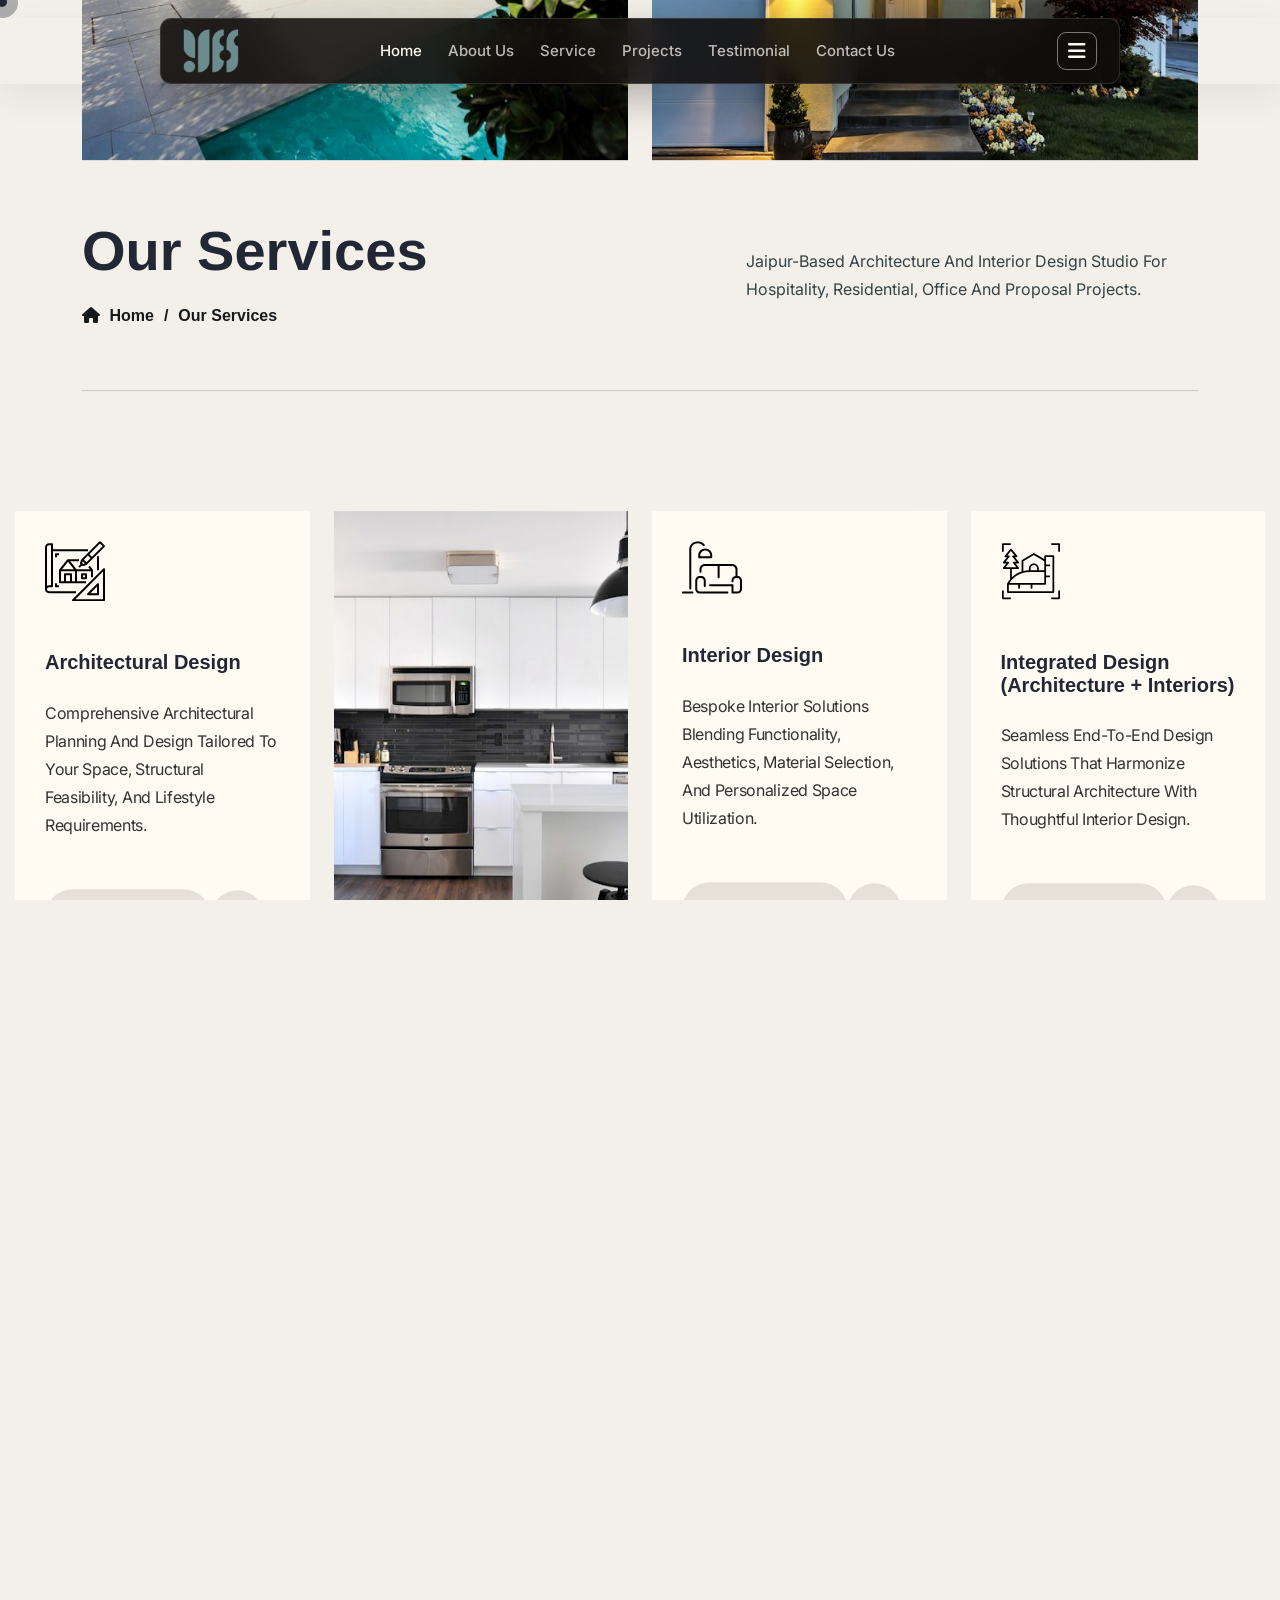
==== commit 7c3e5134: "Add dedicated service detail pages Connect service cards to themed detail pages for Architectural De" ====
--- a/service.html
+++ b/service.html
@@ -194,7 +194,7 @@
                                 <div class="col-xl-12">
                                     <div class="page-heading">
                                         <div class="content">
-                                            <h1>our service</h1>
+                                            <h1>our services</h1>
                                             <ul class="breadcrumb-items wow fadeInUp" data-wow-delay=".5s">
                                                 <li>
                                                     <a href="index.html">
@@ -205,7 +205,7 @@
                                                     /
                                                 </li>
                                                 <li>
-                                                   our service
+                                                    our services
                                                 </li>
                                             </ul>
                                         </div>
@@ -224,7 +224,7 @@
                             <div class="section-title-area d-none">
                                 <div class="content wow fadeInUp" data-wow-delay=".3s">
                                     <p>
-                                        We provide architectural planning, interior design and drawing development for hospitality, residential and office projects.
+                                        We provide integrated architectural, interior, turnkey, and hospitality design solutions for spaces shaped around people and purpose.
                                     </p>
                                     <a href="service.html" class="theme-btn-2">
                                         <i class="icon-left fa-sharp fa-regular fa-arrow-up-right"></i>
@@ -235,7 +235,7 @@
                                 <div class="section-title">
                                     <span class="sub-title tz-sub-tilte tz-sub-anim tx-subTitle">Our Services</span>
                                     <h2 class="tx-title sec_title  tz-itm-title tz-itm-anim">
-                                        Architecture, Interior <br> And Drawing Services
+                                        Architecture, Interior <br> And Integrated Design Services
                                     </h2>
                                 </div>
                             </div>
@@ -248,12 +248,12 @@
                                     </div>
                                     <div class="content">
                                         <h3 class="title">
-                                            <a href="service.html">Architectural Design</a>
+                                            <a href="service-details.html?service=architectural-design">Architectural Design</a>
                                         </h3>
                                         <p>
-                                            We plan spaces around client requirements, circulation, material use and execution-ready drawing detail.
+                                            Comprehensive architectural planning and design tailored to your space, structural feasibility, and lifestyle requirements.
                                         </p>
-                                        <a class="gt-theme-btn-main bg-2" href="service.html">
+                                        <a class="gt-theme-btn-main bg-2" href="service-details.html?service=architectural-design">
                                             <span class="gt-theme-btn-arrow-left"> <i class="fa-solid fa-arrow-up-right"></i> </span>
                                             <span class="gt-theme-btn">view service</span>
                                             <span class="gt-theme-btn-arrow-right"> <i class="fa-solid fa-arrow-up-right"></i> </span>
@@ -273,12 +273,12 @@
                                     </div>
                                     <div class="content">
                                         <h3 class="title">
-                                            <a href="service.html">Interior Design</a>
+                                            <a href="service-details.html?service=interior-design">Interior Design</a>
                                         </h3>
                                         <p>
-                                            We plan spaces around client requirements, circulation, material use and execution-ready drawing detail.
+                                            Bespoke interior solutions blending functionality, aesthetics, material selection, and personalized space utilization.
                                         </p>
-                                        <a class="gt-theme-btn-main bg-2" href="service.html">
+                                        <a class="gt-theme-btn-main bg-2" href="service-details.html?service=interior-design">
                                             <span class="gt-theme-btn-arrow-left"> <i class="fa-solid fa-arrow-up-right"></i> </span>
                                             <span class="gt-theme-btn">view service</span>
                                             <span class="gt-theme-btn-arrow-right"> <i class="fa-solid fa-arrow-up-right"></i> </span>
@@ -293,12 +293,12 @@
                                     </div>
                                     <div class="content">
                                         <h3 class="title">
-                                            <a href="service.html">Drawings Development</a>
+                                            <a href="service-details.html?service=integrated-design">Integrated Design (Architecture + Interiors)</a>
                                         </h3>
                                         <p>
-                                            We plan spaces around client requirements, circulation, material use and execution-ready drawing detail.
+                                            Seamless end-to-end design solutions that harmonize structural architecture with thoughtful interior design.
                                         </p>
-                                        <a class="gt-theme-btn-main bg-2" href="service.html">
+                                        <a class="gt-theme-btn-main bg-2" href="service-details.html?service=integrated-design">
                                             <span class="gt-theme-btn-arrow-left"> <i class="fa-solid fa-arrow-up-right"></i> </span>
                                             <span class="gt-theme-btn">view service</span>
                                             <span class="gt-theme-btn-arrow-right"> <i class="fa-solid fa-arrow-up-right"></i> </span>
@@ -313,12 +313,12 @@
                                     </div>
                                     <div class="content">
                                         <h3 class="title">
-                                            <a href="service.html">Hospitality Design</a>
+                                            <a href="service-details.html?service=turnkey-solutions">Turnkey Solutions</a>
                                         </h3>
                                         <p>
-                                            We plan spaces around client requirements, circulation, material use and execution-ready drawing detail.
+                                            Complete hassle-free project execution from initial concept and drawings to site execution and final handover.
                                         </p>
-                                        <a class="gt-theme-btn-main bg-2" href="service.html">
+                                        <a class="gt-theme-btn-main bg-2" href="service-details.html?service=turnkey-solutions">
                                             <span class="gt-theme-btn-arrow-left"> <i class="fa-solid fa-arrow-up-right"></i> </span>
                                             <span class="gt-theme-btn">view service</span>
                                             <span class="gt-theme-btn-arrow-right"> <i class="fa-solid fa-arrow-up-right"></i> </span>
@@ -327,51 +327,36 @@
                                 </div>
                             </div>
                             <div class="col-xl-3 col-lg-4 col-md-6 wow fadeInUp" data-wow-delay=".4s">
-                                <div class="service-card-items-2">
-                                    <div class="icon">
-                                        <img src="assets/img/home-2/service-icon5.svg" alt="img">
-                                    </div>
-                                    <div class="content">
-                                        <h3 class="title">
-                                            <a href="service.html">Urban Flow, circulation and zoning</a>
-                                        </h3>
-                                        <p>
-                                            We plan spaces around client requirements, circulation, material use and execution-ready drawing detail.
-                                        </p>
-                                        <a class="gt-theme-btn-main bg-2" href="service.html">
+                                 <div class="service-card-image-2">
+                                     <img src="assets/img/home-2/service-image2.jpg" alt="Contemporary architectural building">
+                                 </div>
+                            </div>
+                             <div class="col-xl-3 col-lg-4 col-md-6 wow fadeInUp" data-wow-delay=".8s">
+                                 <div class="service-card-items-2">
+                                     <div class="icon">
+                                         <img src="assets/img/home-2/service-icon6.svg" alt="img">
+                                     </div>
+                                     <div class="content">
+                                         <h3 class="title">
+                                              <a href="service-details.html?service=hospitality-planning-design">Hospitality Planning &amp; Design</a>
+                                         </h3>
+                                         <p>
+                                             Specialized interior and spatial planning for hotels, resorts, cafes, and restaurants to elevate guest experiences.
+                                         </p>
+                                         <a class="gt-theme-btn-main bg-2" href="service-details.html?service=hospitality-planning-design">
                                             <span class="gt-theme-btn-arrow-left"> <i class="fa-solid fa-arrow-up-right"></i> </span>
                                             <span class="gt-theme-btn">view service</span>
                                             <span class="gt-theme-btn-arrow-right"> <i class="fa-solid fa-arrow-up-right"></i> </span>
                                         </a>
-                                    </div>
-                                </div>
-                            </div>
-                            <div class="col-xl-3 col-lg-4 col-md-6 wow fadeInUp" data-wow-delay=".6s">
-                               <div class="service-card-image-2">
-                                <img src="assets/img/home-2/service-image2.jpg" alt="img">
-                               </div>
-                            </div>
-                            <div class="col-xl-3 col-lg-4 col-md-6 wow fadeInUp" data-wow-delay=".8s">
-                                <div class="service-card-items-2">
-                                    <div class="icon">
-                                        <img src="assets/img/home-2/service-icon6.svg" alt="img">
-                                    </div>
-                                    <div class="content">
-                                        <h3 class="title">
-                                            <a href="service.html">Tender Documentation</a>
-                                        </h3>
-                                        <p>
-                                            We plan spaces around client requirements, circulation, material use and execution-ready drawing detail.
-                                        </p>
-                                        <a class="gt-theme-btn-main bg-2" href="service.html">
-                                            <span class="gt-theme-btn-arrow-left"> <i class="fa-solid fa-arrow-up-right"></i> </span>
-                                            <span class="gt-theme-btn">view service</span>
-                                            <span class="gt-theme-btn-arrow-right"> <i class="fa-solid fa-arrow-up-right"></i> </span>
-                                        </a>
-                                    </div>
-                                </div>
-                            </div>
-                        </div>
+                                     </div>
+                                 </div>
+                             </div>
+                             <div class="col-xl-3 col-lg-4 col-md-6 wow fadeInUp" data-wow-delay="1s">
+                                 <div class="service-card-image-2">
+                                     <img src="assets/img/home-2/service-image.jpg" alt="Interior design detail">
+                                 </div>
+                             </div>
+                         </div>
                    </section>
 
                    <!-- Mission Section Start -->
--- a/assets/css/main.css
+++ b/assets/css/main.css
@@ -12080,3 +12080,310 @@
     transform: translateY(30px);
   }
 }
+
+/* Use the hamburger as the sole header action on every page. */
+.header-hero-nav .header-hero-contact,
+.header-hero-nav .header-main .header-right .header-btn > span {
+  display: none !important;
+}
+
+.header-hero-nav .header__hamburger {
+  display: block !important;
+}
+
+.header-hero-nav .header__hamburger .sidebar__toggle {
+  display: inline-flex;
+  align-items: center;
+  justify-content: center;
+  width: 40px;
+  height: 38px;
+  border: 1px solid rgba(255, 250, 242, 0.45);
+  border-radius: 9px;
+  color: var(--white) !important;
+  font-size: 18px;
+}
+
+.brand-hero-cta {
+  gap: 0;
+}
+
+.brand-hero-cta span {
+  display: none;
+}
+
+/* Editorial project index: text-led rows with a dominant architectural image. */
+.project-inner-section:has(.project-editorial-list) {
+  background: var(--brand-paper);
+  padding-top: 0;
+}
+
+.project-editorial-list {
+  display: block;
+}
+
+.project-editorial-item {
+  display: grid;
+  grid-template-columns: minmax(360px, 0.92fr) minmax(0, 1.48fr);
+  min-height: 650px;
+  padding: 54px 0 66px;
+  border-top: 1px solid rgba(45, 50, 68, 0.2);
+  gap: clamp(44px, 7vw, 110px);
+}
+
+.project-editorial-item:last-child {
+  border-bottom: 1px solid rgba(45, 50, 68, 0.2);
+}
+
+.project-editorial-copy {
+  display: flex;
+  flex-direction: column;
+  align-items: flex-start;
+  min-width: 0;
+  padding: 42px 0 0;
+}
+
+.project-editorial-index {
+  color: var(--yes-brand);
+  font-size: 13px;
+  font-weight: 700;
+  letter-spacing: 0.14em;
+}
+
+.project-editorial-copy h2 {
+  max-width: 520px;
+  margin: 72px 0 0;
+  color: var(--brand-wine);
+  font-family: "DM Serif Display", Georgia, serif;
+  font-size: clamp(56px, 6vw, 96px);
+  font-weight: 400;
+  letter-spacing: -0.065em;
+  line-height: 0.9;
+}
+
+.project-editorial-copy h2 a {
+  color: inherit;
+}
+
+.project-editorial-meta {
+  display: flex;
+  flex-wrap: wrap;
+  gap: 14px 38px;
+  padding: 0;
+  margin: 54px 0 0;
+}
+
+.project-editorial-meta li {
+  list-style: none;
+  color: var(--yes-brand);
+  font-size: 12px;
+  font-weight: 700;
+  letter-spacing: 0.12em;
+  text-transform: uppercase;
+}
+
+.project-editorial-button {
+  display: inline-flex;
+  align-items: center;
+  gap: 20px;
+  min-height: 50px;
+  margin-top: auto;
+  padding: 0 16px 0 30px;
+  border: 1px solid var(--brand-wine);
+  color: var(--brand-wine);
+  font-size: 12px;
+  font-weight: 700;
+  letter-spacing: 0.1em;
+  text-transform: uppercase;
+}
+
+.project-editorial-button span {
+  display: inline-flex;
+  align-items: center;
+  justify-content: center;
+  width: 32px;
+  height: 32px;
+  background: var(--brand-wine);
+  color: var(--white);
+  font-size: 16px;
+}
+
+.project-editorial-button:hover {
+  background: var(--brand-wine);
+  color: var(--white);
+}
+
+.project-editorial-visual {
+  display: grid;
+  grid-template-columns: minmax(0, 1fr) 130px;
+  align-items: end;
+  gap: 24px;
+  min-width: 0;
+}
+
+.project-editorial-main-image {
+  width: 100%;
+  height: 100%;
+  min-height: 560px;
+  display: block;
+  object-fit: cover;
+}
+
+.project-editorial-support {
+  display: flex;
+  align-items: flex-start;
+  flex-direction: column;
+  gap: 16px;
+  padding-bottom: 8px;
+}
+
+.project-editorial-support img {
+  width: 100%;
+  height: 180px;
+  display: block;
+  object-fit: cover;
+}
+
+.project-editorial-support span {
+  color: var(--brand-slate);
+  font-size: 10px;
+  font-weight: 700;
+  letter-spacing: 0.1em;
+  text-transform: uppercase;
+  writing-mode: vertical-rl;
+}
+
+@media (max-width: 991px) {
+  .project-editorial-item {
+    grid-template-columns: minmax(260px, 0.8fr) minmax(0, 1.2fr);
+    gap: 32px;
+  }
+
+  .project-editorial-copy h2 {
+    margin-top: 54px;
+    font-size: clamp(48px, 7vw, 72px);
+  }
+
+  .project-editorial-visual {
+    grid-template-columns: minmax(0, 1fr) 92px;
+  }
+
+  .project-editorial-main-image {
+    min-height: 480px;
+  }
+}
+
+@media (max-width: 767px) {
+  .project-editorial-item {
+    display: flex;
+    flex-direction: column;
+    min-height: 0;
+    padding: 34px 0 44px;
+    gap: 34px;
+  }
+
+  .project-editorial-copy {
+    padding-top: 0;
+  }
+
+  .project-editorial-copy h2 {
+    margin-top: 34px;
+    font-size: clamp(48px, 15vw, 72px);
+  }
+
+  .project-editorial-meta {
+    margin-top: 28px;
+  }
+
+  .project-editorial-button {
+    margin-top: 34px;
+  }
+
+  .project-editorial-visual {
+    grid-template-columns: minmax(0, 1fr) 76px;
+    gap: 14px;
+  }
+
+  .project-editorial-main-image {
+    min-height: 420px;
+  }
+
+  .project-editorial-support img {
+    height: 120px;
+  }
+}
+
+/* Keep the horizontal process panels inside the viewport at every breakpoint. */
+.home-process-section > .container {
+  overflow: hidden;
+}
+
+@media (min-width: 1200px) {
+  .home-process-section .tp-funfact-panel {
+    width: 33.333333%;
+    flex: 0 0 33.333333%;
+    min-width: 0;
+  }
+
+  .home-process-section .work-process-box-items-2 {
+    width: 100%;
+    min-width: 0;
+  }
+
+  .home-process-section .work-process-image {
+    flex: 0 0 auto;
+    min-width: 0;
+    overflow: hidden;
+  }
+
+  .home-process-section .work-process-image img {
+    display: block;
+    width: auto;
+    max-width: 100%;
+    height: auto;
+    object-fit: initial;
+  }
+}
+
+@media (max-width: 1199px) {
+  .home-process-section .tp-funfact-panel {
+    width: 100%;
+    flex: 0 0 100%;
+    min-width: 0;
+  }
+
+  .home-process-section .work-process-image {
+    width: 100%;
+    min-width: 0;
+    overflow: hidden;
+  }
+
+  .home-process-section .work-process-image img {
+    display: block;
+    max-width: 100%;
+    height: auto;
+  }
+}
+
+/* Give every How We Work image the same frame, regardless of file dimensions. */
+.home-process-section .work-process-image {
+  width: min(508px, 100%);
+  height: 594px;
+  flex: 0 0 min(508px, 100%);
+  overflow: hidden;
+}
+
+.home-process-section .work-process-image img {
+  display: block;
+  width: 100%;
+  height: 100%;
+  object-fit: cover;
+}
+
+@media (max-width: 767px) {
+  .home-process-section .work-process-image {
+    width: 100%;
+    height: auto;
+    aspect-ratio: 508 / 594;
+    flex-basis: 100%;
+  }
+}
